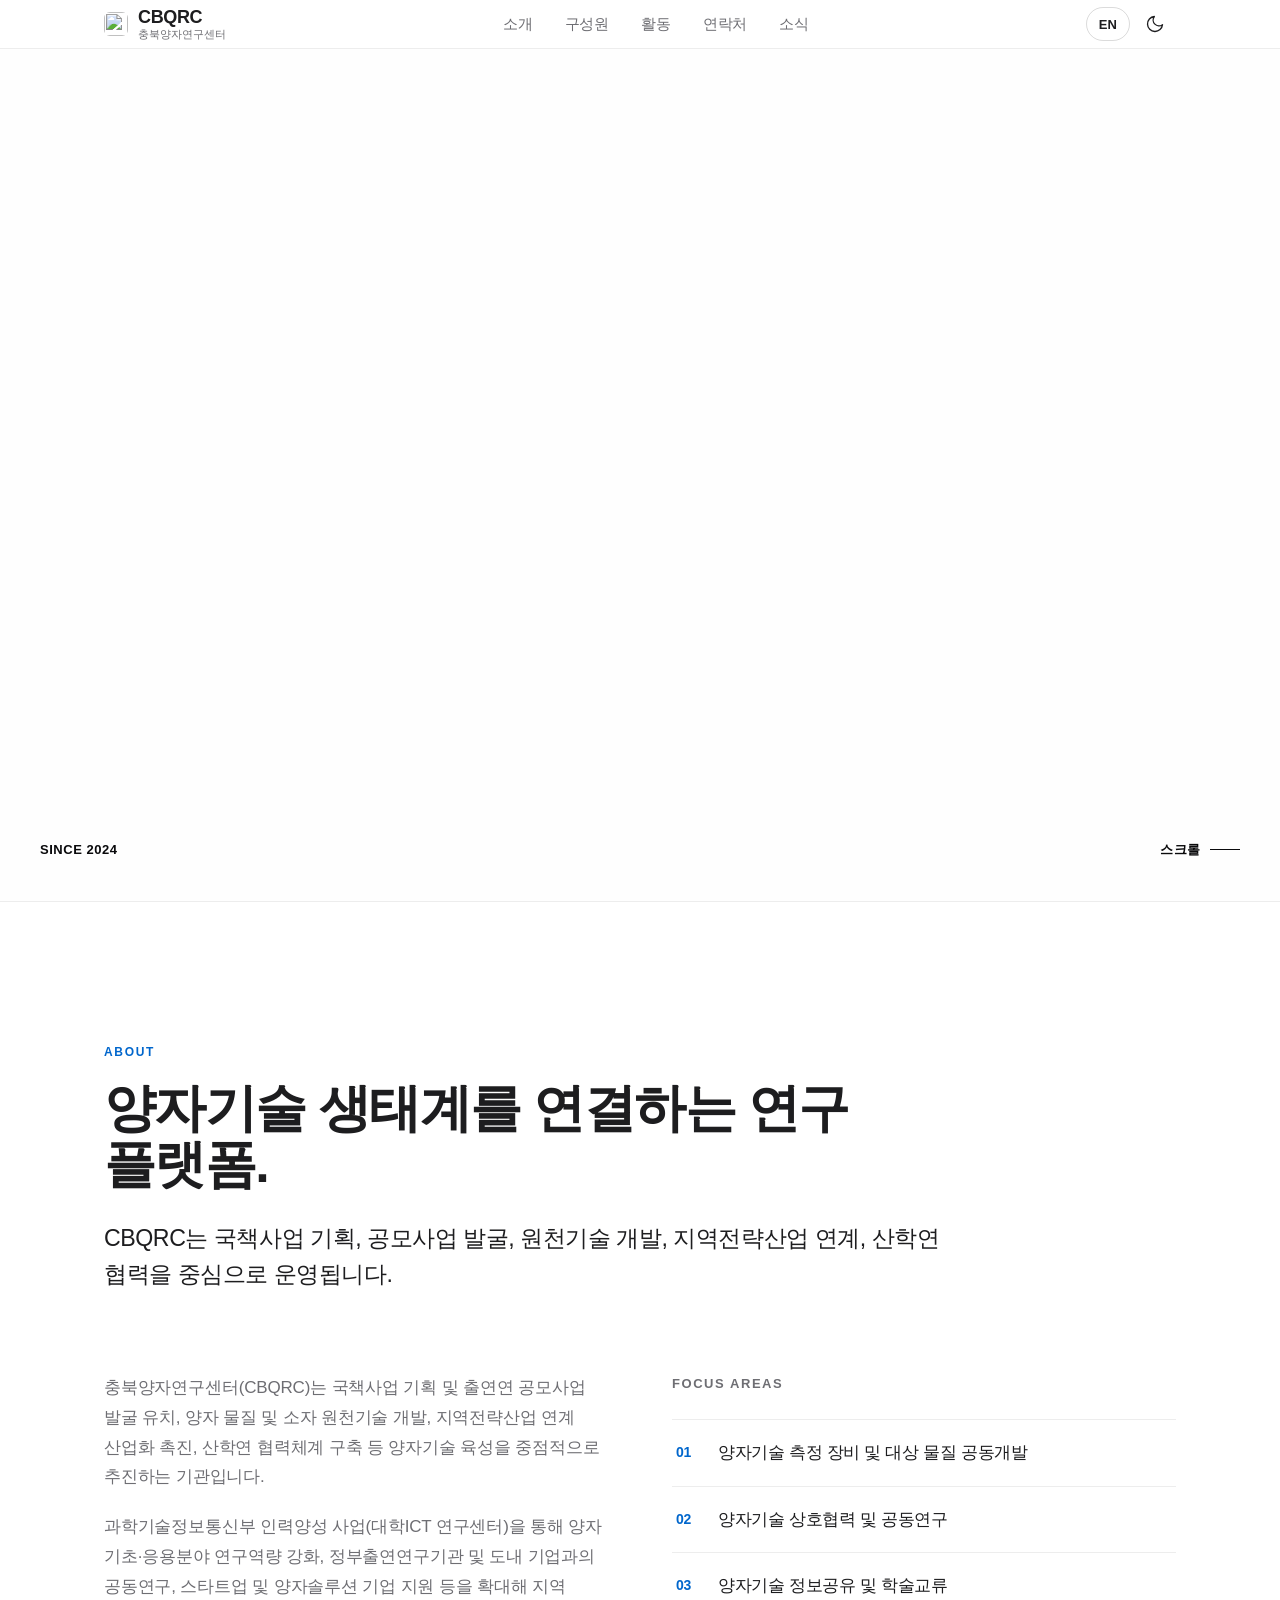
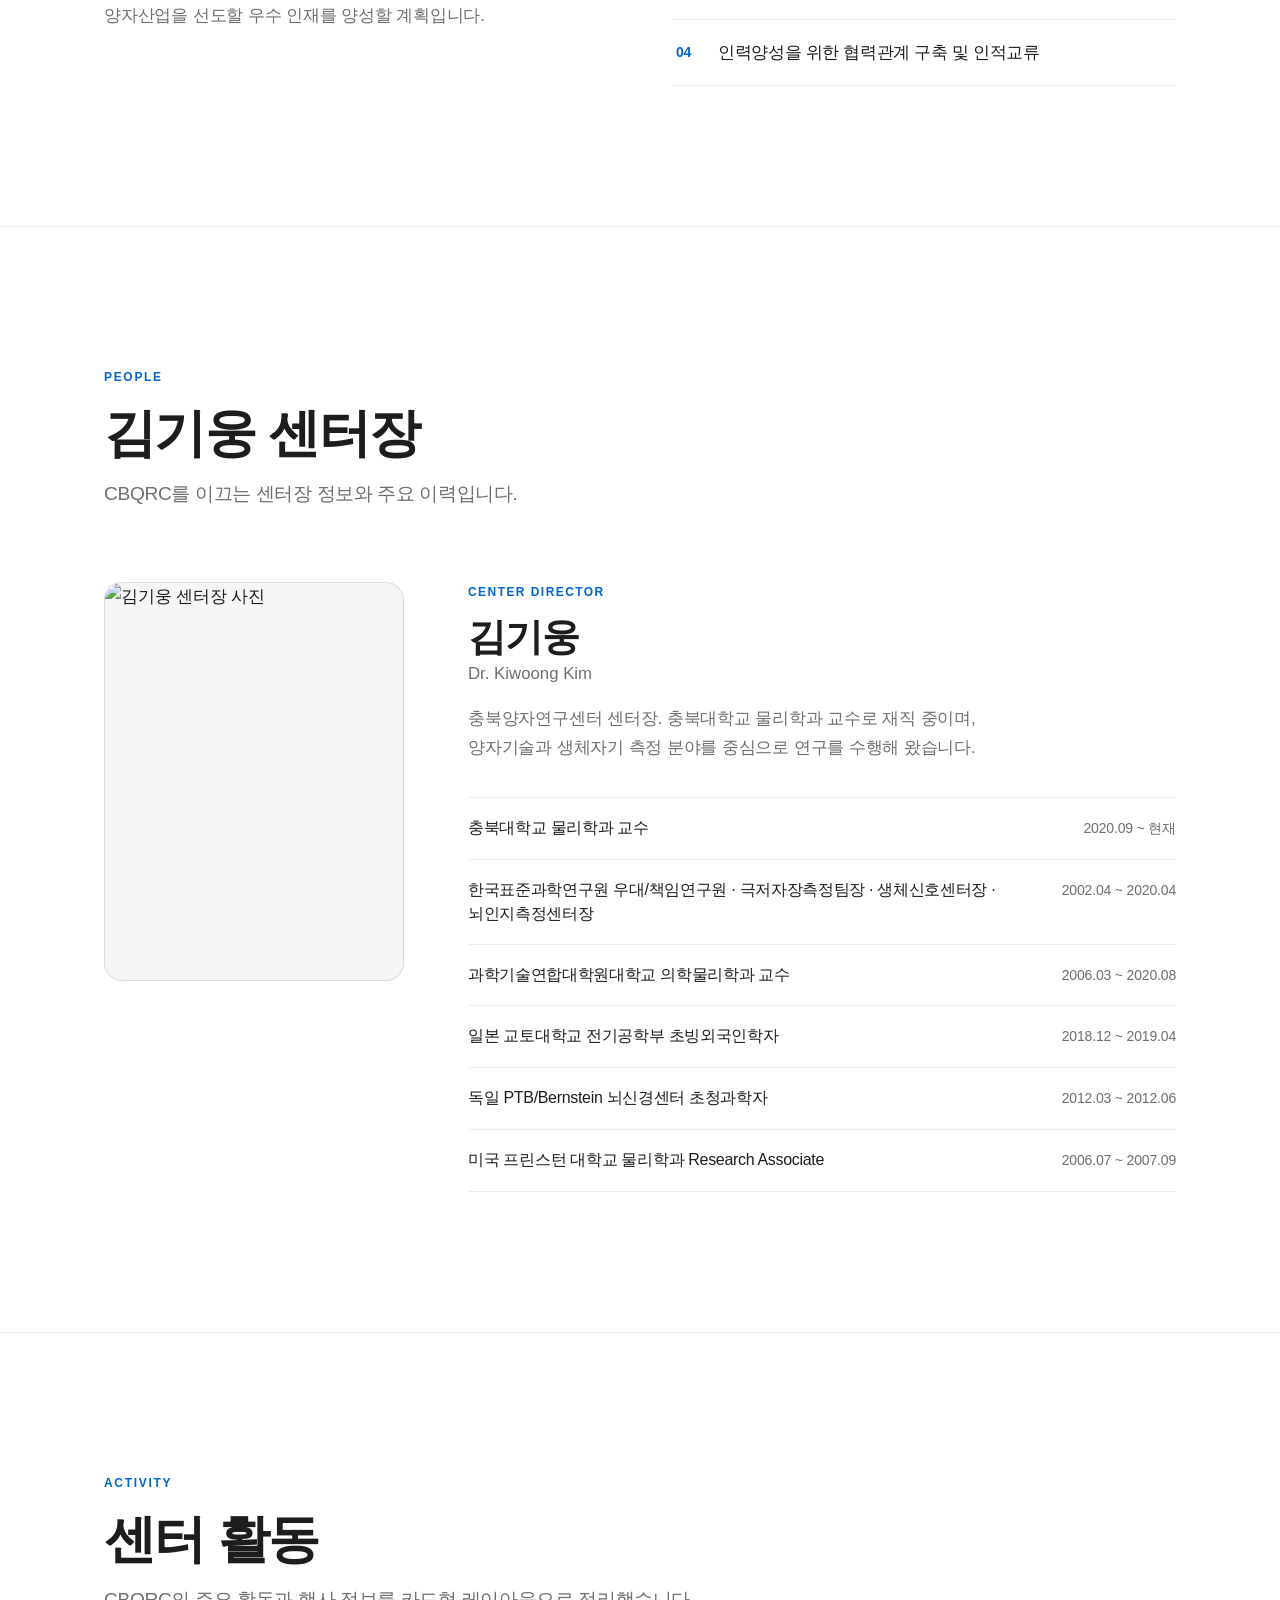
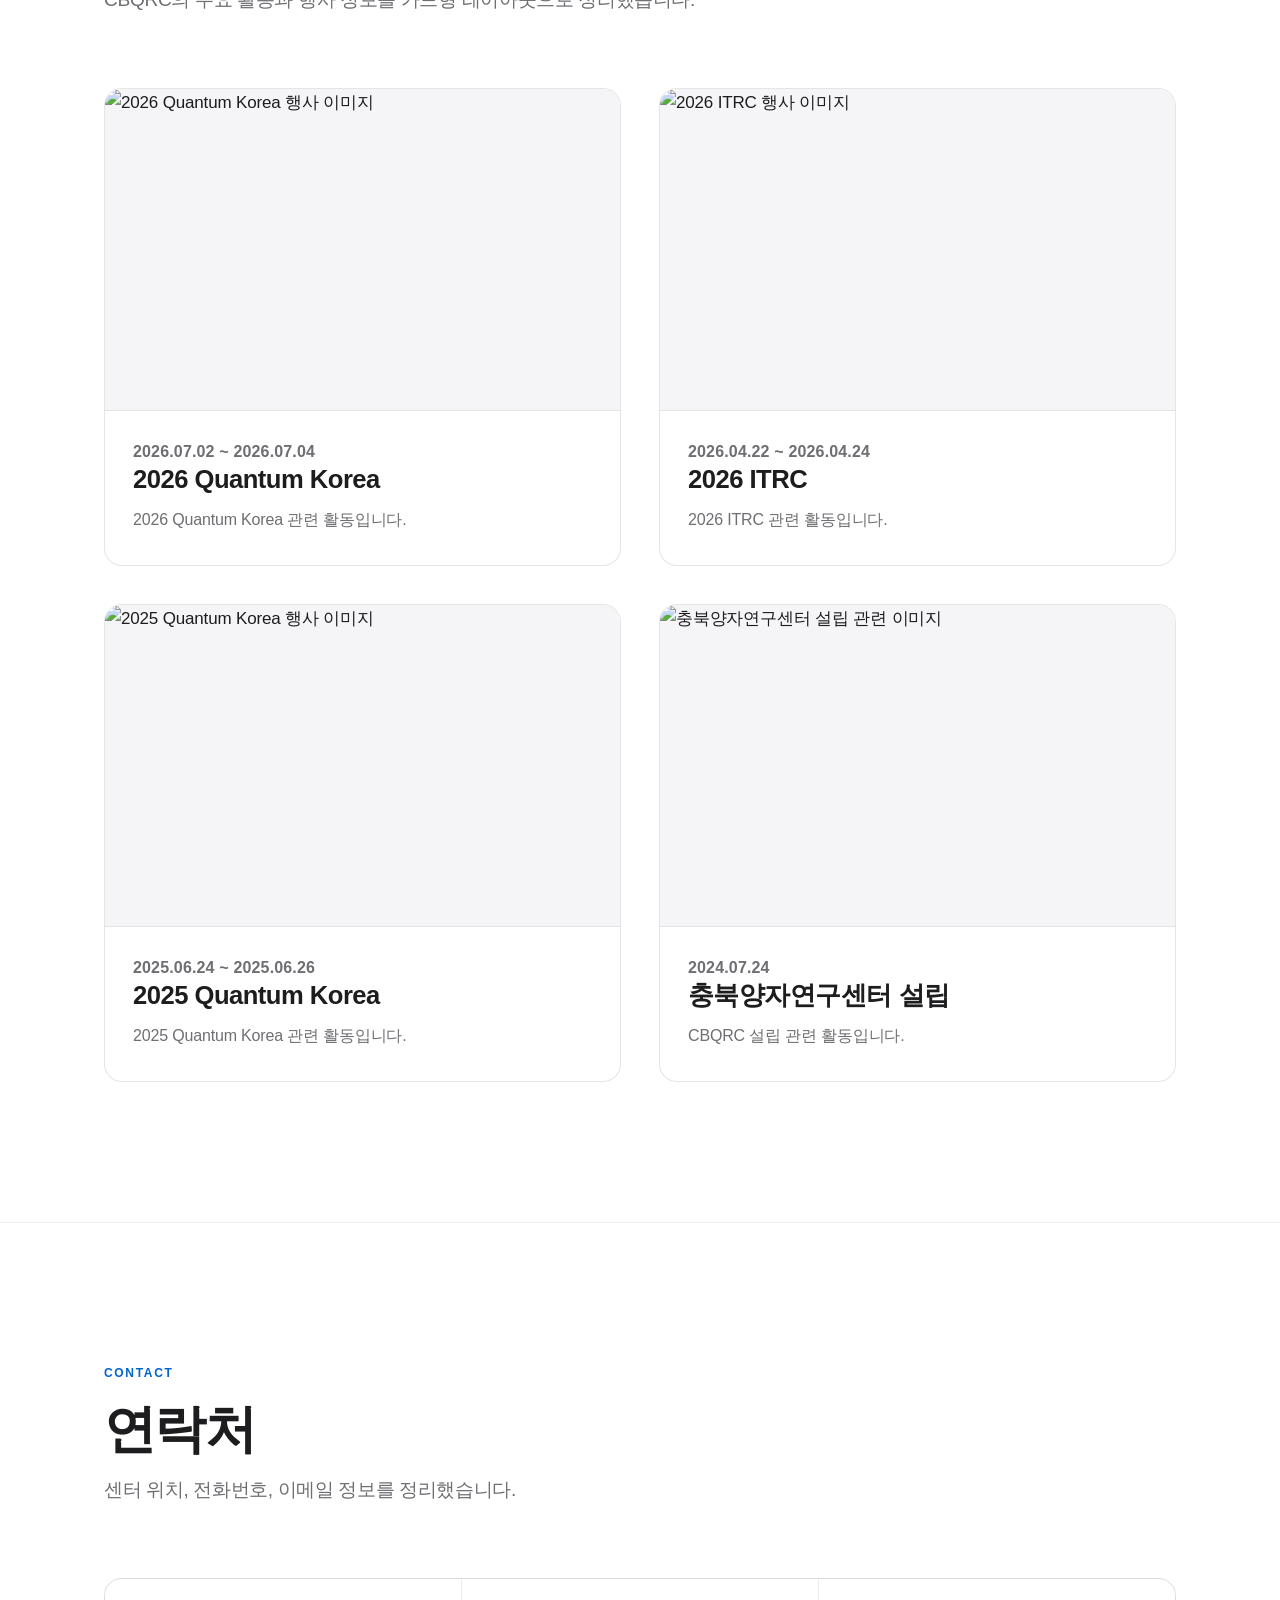
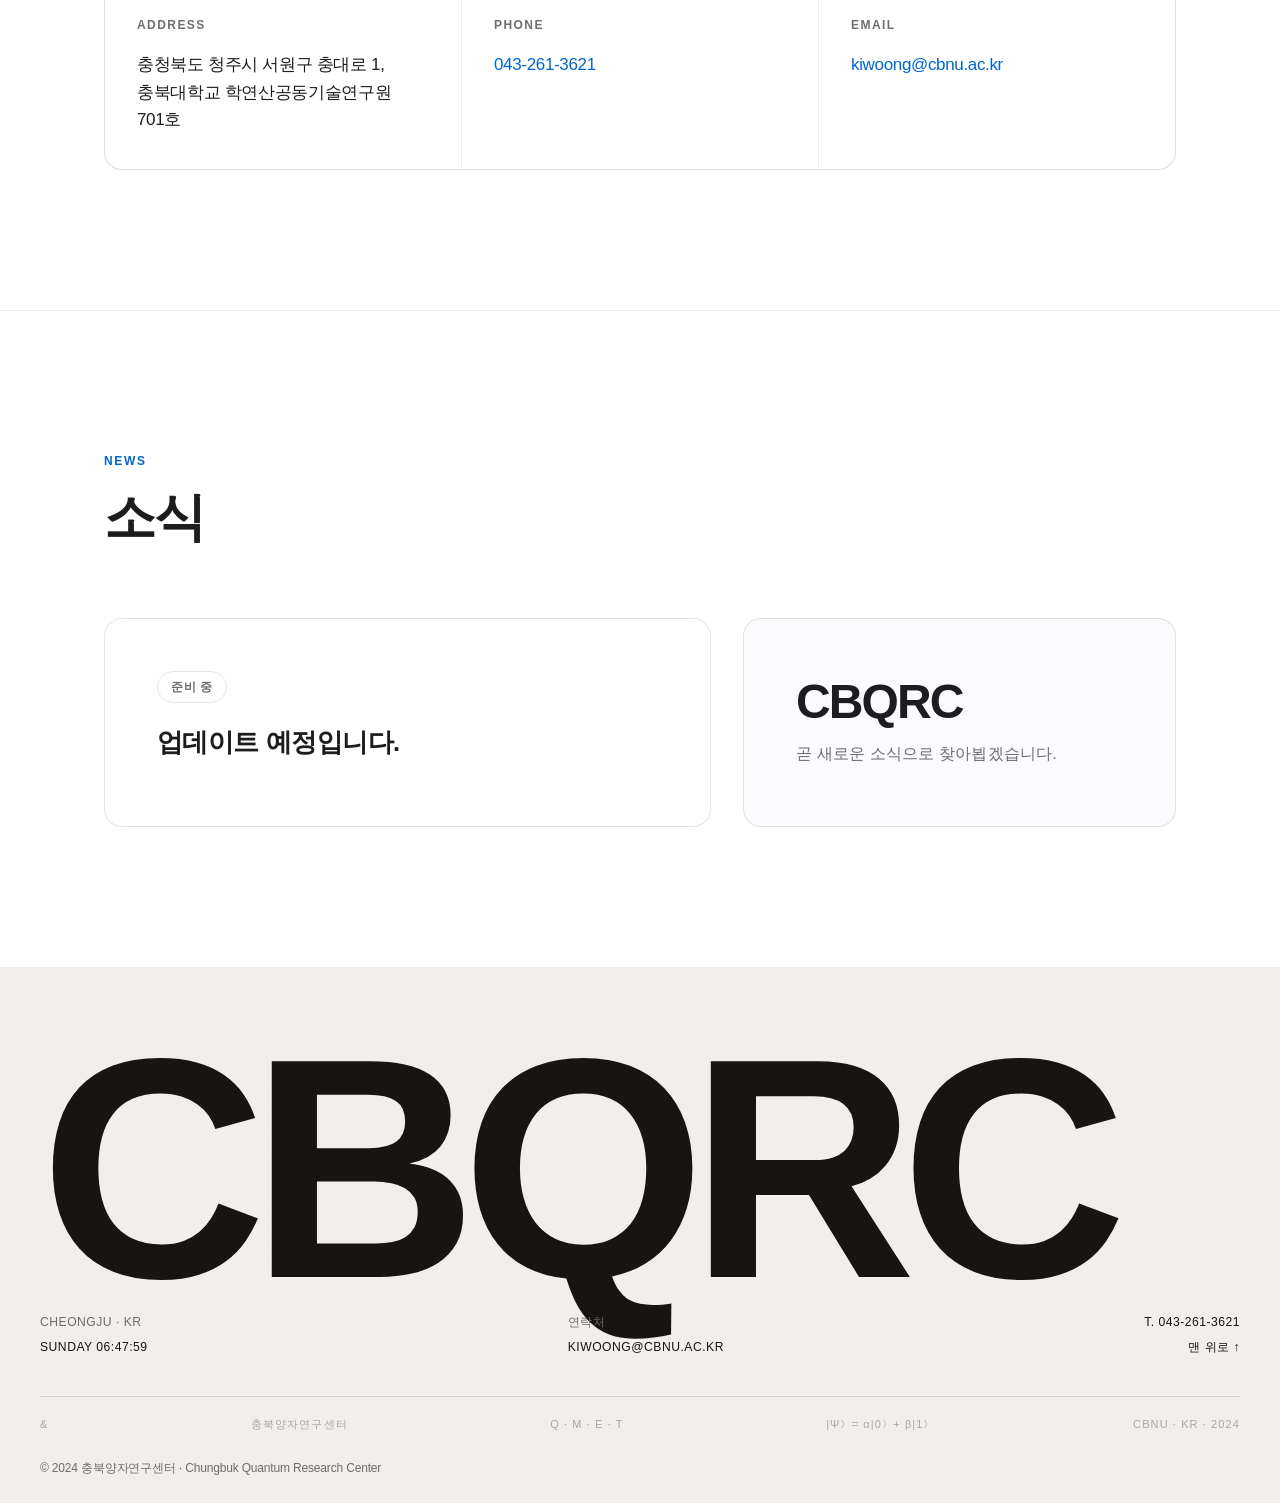
==== index.html @ ff975d17 "Add files via upload" ====
<!doctype html>
<html lang="ko">
<head>
<meta charset="utf-8">
<meta name="viewport" content="width=device-width, initial-scale=1, viewport-fit=cover">
<script>(function(){try{var k=localStorage.getItem('cbqrc-theme');var d=k?k==='dark':(window.matchMedia&&window.matchMedia('(prefers-color-scheme: dark)').matches);if(d)document.documentElement.setAttribute('data-theme','dark');}catch(e){}})();</script>
<meta name="description" content="충북양자연구센터 CBQRC 공식 홈페이지" data-i18n-content="meta.description">
<title data-i18n="meta.title">CBQRC | 충북양자연구센터</title>
<link rel="stylesheet" as="style" crossorigin href="https://cdn.jsdelivr.net/gh/orioncactus/pretendard@v1.3.9/dist/web/static/pretendard.css">
<script type="importmap">
{ "imports": { "three": "https://cdn.jsdelivr.net/npm/three@0.161.0/build/three.module.js" } }
</script>
<style>
  :root{
    --bg:#ffffff;
    --bg-soft:#fbfbfd;
    --bg-soft-2:#f5f5f7;
    --ink:#1d1d1f;
    --muted:#6e6e73;
    --line:rgba(0,0,0,0.10);
    --line-soft:rgba(0,0,0,0.07);
    --line-strong:rgba(0,0,0,0.14);
    --accent:#0066cc;
    --accent-hover:#0077ed;
    --radius-card:18px;
    --radius-btn:980px;
    --container:1120px;
    --nav-h:48px;
    --shadow:0 1px 2px rgba(0,0,0,0.04), 0 12px 40px rgba(0,0,0,0.05);
    --ease:cubic-bezier(0.22,0.61,0.36,1);
  }

  *,*::before,*::after{box-sizing:border-box;}

  html{
    -webkit-text-size-adjust:100%;
    scroll-behavior:smooth;
    scroll-padding-top:calc(var(--nav-h) + 16px);
  }

  body{
    margin:0;
    background:var(--bg);
    color:var(--ink);
    font-family:"Pretendard",-apple-system,BlinkMacSystemFont,"Segoe UI",sans-serif;
    font-size:17px;
    line-height:1.7;
    letter-spacing:-0.01em;
    -webkit-font-smoothing:antialiased;
    -moz-osx-font-smoothing:grayscale;
    text-rendering:optimizeLegibility;
    word-break:keep-all;
  }

  a{color:inherit;text-decoration:none;}

  img{max-width:100%;display:block;}

  h1,h2,h3{margin:0;}

  p{margin:0;}

  ::selection{background:rgba(0,102,204,0.14);}

  /* ---------- Skip link ---------- */
  .skip-link{
    position:fixed;
    top:8px;
    left:50%;
    transform:translateX(-50%) translateY(-160%);
    z-index:200;
    background:var(--ink);
    color:#fff;
    padding:10px 18px;
    border-radius:10px;
    font-size:14px;
    font-weight:600;
    transition:transform .2s var(--ease);
  }
  .skip-link:focus{transform:translateX(-50%) translateY(0);}

  /* ---------- Container ---------- */
  .container{
    width:100%;
    max-width:var(--container);
    margin-inline:auto;
    padding-inline:24px;
  }

  /* ---------- Focus visibility ---------- */
  a:focus-visible,
  button:focus-visible{
    outline:2px solid var(--accent);
    outline-offset:3px;
    border-radius:6px;
  }

  /* ---------- Nav ---------- */
  .nav{
    position:sticky;
    top:0;
    z-index:100;
    background:rgba(255,255,255,0.72);
    -webkit-backdrop-filter:saturate(180%) blur(18px);
    backdrop-filter:saturate(180%) blur(18px);
    border-bottom:1px solid var(--line-soft);
  }
  .nav__inner{
    height:var(--nav-h);
    display:flex;
    align-items:center;
    justify-content:space-between;
    gap:20px;
  }
  .nav__brand{
    display:inline-flex;
    align-items:center;
    gap:10px;
    font-size:18px;
    font-weight:700;
    letter-spacing:-0.02em;
    color:var(--ink);
  }
  .nav__brand img{
    width:24px;
    height:24px;
    border-radius:6px;
    object-fit:cover;
  }
  .nav__brand-name{line-height:1.1;}
  .nav__brand-name small{
    display:block;
    font-size:11px;
    font-weight:500;
    color:var(--muted);
    letter-spacing:0;
    margin-top:1px;
  }
  .nav__links{
    display:flex;
    align-items:center;
    gap:4px;
    list-style:none;
    margin:0;
    padding:0;
  }
  .nav__links a{
    position:relative;
    display:inline-block;
    padding:7px 14px;
    font-size:14.5px;
    font-weight:500;
    color:var(--muted);
    border-radius:8px;
    transition:color .2s var(--ease), background-color .2s var(--ease);
  }
  .nav__links a:hover{color:var(--ink);}
  .nav__links a[aria-current="true"]{
    color:var(--ink);
    font-weight:600;
  }
  .nav__links a[aria-current="true"]::after{
    content:"";
    position:absolute;
    left:14px;
    right:14px;
    bottom:1px;
    height:1.5px;
    background:var(--ink);
    border-radius:2px;
  }
  .nav__toggle{
    display:none;
    width:42px;
    height:42px;
    align-items:center;
    justify-content:center;
    background:transparent;
    border:0;
    border-radius:10px;
    cursor:pointer;
    color:var(--ink);
  }
  .nav__toggle svg{display:block;width:22px;height:22px;}
  .nav__toggle .icon-close{display:none;}
  .nav__toggle[aria-expanded="true"] .icon-open{display:none;}
  .nav__toggle[aria-expanded="true"] .icon-close{display:block;}

  /* ---------- Sections ---------- */
  main{display:block;}

  section{
    padding-block:clamp(72px,11vw,140px);
    border-top:1px solid var(--line-soft);
  }
  section:first-of-type{border-top:0;}

  .kicker{
    display:block;
    font-size:12px;
    font-weight:600;
    letter-spacing:0.14em;
    text-transform:uppercase;
    color:var(--accent);
    margin:0 0 18px;
  }

  h2{
    font-size:clamp(2rem,5vw,3.25rem);
    line-height:1.08;
    letter-spacing:-0.03em;
    font-weight:700;
  }

  h3{
    font-size:clamp(1.3rem,2.6vw,1.6rem);
    line-height:1.2;
    letter-spacing:-0.02em;
    font-weight:700;
  }

  .lead{
    font-size:clamp(1.15rem,2.2vw,1.45rem);
    line-height:1.55;
    letter-spacing:-0.02em;
    color:var(--ink);
    font-weight:500;
  }

  .body-text{
    color:var(--muted);
    font-size:17px;
    line-height:1.75;
  }

  /* ---------- Buttons ---------- */
  .btn{
    display:inline-flex;
    align-items:center;
    justify-content:center;
    gap:8px;
    padding:13px 26px;
    font-size:16px;
    font-weight:600;
    letter-spacing:-0.01em;
    border-radius:var(--radius-btn);
    border:1px solid transparent;
    cursor:pointer;
    transition:background-color .2s var(--ease), color .2s var(--ease), border-color .2s var(--ease), transform .15s var(--ease);
  }
  .btn:active{transform:scale(0.98);}
  .btn--primary{
    background:var(--accent);
    color:#fff;
  }
  .btn--primary:hover{background:var(--accent-hover);}
  .btn--ghost{
    background:transparent;
    color:var(--accent);
    border-color:var(--line-strong);
  }
  .btn--ghost:hover{
    border-color:var(--accent);
    background:rgba(0,102,204,0.04);
  }

  /* ---------- Hero (atuin-style 3D ribbon) ---------- */
  .hero{
    position:relative;
    width:100%;
    height:calc(100svh - var(--nav-h, 48px));
    min-height:600px;
    overflow:hidden;
    border-top:0;
    background:#fefefe;
    isolation:isolate;
    cursor:grab;
  }
  .hero.is-grabbing{ cursor:grabbing; }
  [data-theme="dark"] .hero{ background:#0a0c12; }

  .hero__canvas{
    position:absolute; inset:0; z-index:2;
    width:100%; height:100%; display:block;
    pointer-events:none;
  }

  .hero__copy{
    position:absolute; z-index:1;
    left:clamp(24px, 6vw, 96px);
    top:50%;
    transform:translateY(calc(-50% + var(--pY, 0px)));
    max-width:calc(100% - 40px);
    pointer-events:none;
    opacity:0;
  }
  .hero__title{
    margin:0;
    font-weight:450;
    font-size:clamp(72px, 8.2vw, 132px);
    line-height:0.95;
    letter-spacing:-0.05em;
    color:#0a0a0c;
    white-space:nowrap;
  }
  [data-theme="dark"] .hero__title{ color:#f3f5f8; }
  .hero__line{ display:block; }
  .hero__line--2{ margin-left:0.92em; }
  .hero__pill{ display:inline-block; }

  .hero__since,.hero__scrolldown{
    position:absolute; z-index:3; bottom:clamp(20px,3.4vw,40px);
    font-size:clamp(13px,1vw,16px); letter-spacing:0.04em; text-transform:uppercase; font-weight:600;
    color:#0a0a0c; text-decoration:none;
  }
  [data-theme="dark"] .hero__since,[data-theme="dark"] .hero__scrolldown{ color:#e7ebf2; }
  .hero__since{ left:clamp(20px,4vw,40px); }
  .hero__scrolldown{ right:clamp(20px,4vw,40px); display:inline-flex; align-items:center; gap:9px; transition:opacity .2s ease; }
  .hero__scrolldown:hover{ opacity:0.6; }
  .hero__scrolldown::after{ content:""; width:30px; height:1px; background:currentColor; display:inline-block; }
  .hero__sr{position:absolute;width:1px;height:1px;padding:0;margin:-1px;overflow:hidden;clip:rect(0 0 0 0);clip-path:inset(50%);white-space:nowrap;border:0;}

  /* CSS fallback when WebGL is unavailable: a static blue blob so the hero isn't empty */
  .hero--nogl .hero__canvas{ display:none; }
  .hero--nogl .hero__copy{ opacity:1; }
  .hero--nogl::before{
    content:""; position:absolute; z-index:2; top:-12%; right:-8%; width:66%; height:124%;
    background:linear-gradient(160deg, #126bff, #0743a8 68%, #002e76);
    border-radius:46% 46% 44% 44% / 60% 60% 40% 40%;
    transform:rotate(8deg); opacity:0.95; pointer-events:none;
  }

  @media (max-width:760px){
    .hero__title{ white-space:normal; font-size:clamp(40px,12vw,72px); }
    .hero__line--2{ margin-left:0; }
    .hero__copy{ left:20px; max-width:calc(100% - 36px); }
    .hero__since,.hero__scrolldown{ font-size:12px; }
    .hero__scrolldown::after{ width:18px; }
  }
  @media (prefers-reduced-motion:reduce){
    .hero__scrolldown{ transition:none; }
  }

  /* ---------- About ---------- */
  .about__head{
    max-width:840px;
  }
  .about__head .lead{
    margin-top:28px;
  }
  .about__grid{
    display:grid;
    grid-template-columns:1fr 1fr;
    gap:clamp(32px,5vw,72px);
    margin-top:clamp(48px,7vw,80px);
    align-items:start;
  }
  .about__body p{margin:0 0 20px;}
  .about__body p:last-child{margin-bottom:0;}
  .focus__label{
    display:block;
    font-size:13px;
    font-weight:600;
    letter-spacing:0.12em;
    text-transform:uppercase;
    color:var(--muted);
    margin:0 0 24px;
  }
  .focus-list{
    list-style:none;
    margin:0;
    padding:0;
    display:flex;
    flex-direction:column;
  }
  .focus-list li{
    display:flex;
    align-items:flex-start;
    gap:18px;
    padding:20px 4px;
    border-top:1px solid var(--line-soft);
    font-size:17px;
    font-weight:500;
    line-height:1.5;
    letter-spacing:-0.02em;
  }
  .focus-list li:last-child{border-bottom:1px solid var(--line-soft);}
  .focus-list__num{
    flex:0 0 auto;
    font-size:14px;
    font-weight:600;
    color:var(--accent);
    font-variant-numeric:tabular-nums;
    padding-top:2px;
    min-width:24px;
  }

  /* ---------- People ---------- */
  .section-head{max-width:760px;}
  .section-head h2{margin-bottom:18px;}
  .section-head .subhead{
    color:var(--muted);
    font-size:clamp(1.05rem,1.8vw,1.2rem);
    line-height:1.6;
    letter-spacing:-0.02em;
    margin:0;
  }
  .people__card{
    display:grid;
    grid-template-columns:300px 1fr;
    gap:clamp(32px,5vw,64px);
    margin-top:clamp(48px,7vw,72px);
    align-items:start;
  }
  .people__photo{
    margin:0;
    border-radius:var(--radius-card);
    overflow:hidden;
    border:1px solid var(--line);
    background:var(--bg-soft-2);
  }
  .people__photo img{
    width:100%;
    aspect-ratio:3/4;
    object-fit:cover;
  }
  .people__role{
    font-size:12px;
    font-weight:600;
    letter-spacing:0.12em;
    text-transform:uppercase;
    color:var(--accent);
    margin:0 0 14px;
  }
  .people__name{
    font-size:clamp(1.8rem,3.5vw,2.4rem);
    font-weight:700;
    letter-spacing:-0.03em;
    line-height:1.1;
  }
  .people__name-en{
    display:block;
    margin-top:6px;
    font-size:1.05rem;
    font-weight:500;
    color:var(--muted);
    letter-spacing:0;
  }
  .people__desc{
    margin:22px 0 0;
    color:var(--muted);
    font-size:17px;
    line-height:1.7;
    max-width:560px;
  }
  .career{
    margin:34px 0 0;
    padding:0;
  }
  .career__row{
    display:grid;
    grid-template-columns:1fr auto;
    gap:12px 24px;
    align-items:baseline;
    padding:18px 0;
    border-top:1px solid var(--line-soft);
  }
  .career__row:last-child{border-bottom:1px solid var(--line-soft);}
  .career__title{
    margin:0;
    font-size:16px;
    font-weight:500;
    line-height:1.5;
    letter-spacing:-0.02em;
  }
  .career__period{
    margin:0;
    font-size:14px;
    color:var(--muted);
    font-variant-numeric:tabular-nums;
    white-space:nowrap;
  }

  /* ---------- Activity ---------- */
  .activity__grid{
    display:grid;
    grid-template-columns:repeat(2, 1fr);
    gap:clamp(24px,3vw,40px);
    margin-top:clamp(48px,7vw,72px);
  }
  .card{
    border:1px solid var(--line);
    border-radius:var(--radius-card);
    background:#fff;
    overflow:hidden;
    transition:transform .35s var(--ease), box-shadow .35s var(--ease), border-color .35s var(--ease);
  }
  .card:hover{
    transform:translateY(-4px);
    box-shadow:var(--shadow);
    border-color:var(--line-strong);
  }
  .card__media{
    aspect-ratio:16/10;
    overflow:hidden;
    background:var(--bg-soft-2);
    border-bottom:1px solid var(--line-soft);
  }
  .card__media img{
    width:100%;
    height:100%;
    object-fit:cover;
    transition:transform .5s var(--ease);
  }
  .card:hover .card__media img{transform:scale(1.03);}
  .card__body{padding:28px 28px 32px;}
  .card__date{
    font-size:13.5px;
    font-weight:600;
    color:var(--accent);
    font-variant-numeric:tabular-nums;
    margin:0 0 12px;
    letter-spacing:0.01em;
  }
  .card__body h3{margin:0 0 12px;}
  .card__body p{
    margin:0;
    color:var(--muted);
    font-size:16px;
    line-height:1.6;
  }

  /* ---------- Contact ---------- */
  .contact__grid{
    display:grid;
    grid-template-columns:repeat(3,1fr);
    gap:1px;
    margin-top:clamp(48px,7vw,72px);
    background:var(--line-soft);
    border:1px solid var(--line-soft);
    border-radius:var(--radius-card);
    overflow:hidden;
  }
  .contact__item{
    background:#fff;
    padding:36px 32px;
  }
  .contact__label{
    font-size:12px;
    font-weight:600;
    letter-spacing:0.12em;
    text-transform:uppercase;
    color:var(--muted);
    margin:0 0 16px;
  }
  .contact__value{
    font-size:17px;
    line-height:1.6;
    letter-spacing:-0.02em;
    margin:0;
    font-weight:500;
  }
  .contact__value a{
    color:var(--accent);
    transition:color .2s var(--ease);
  }
  .contact__value a:hover{color:var(--accent-hover);}

  /* ---------- News ---------- */
  .news{
    display:grid;
    grid-template-columns:1.4fr 1fr;
    gap:clamp(24px,3vw,32px);
    margin-top:clamp(48px,7vw,72px);
    align-items:stretch;
  }
  .news__card{
    padding:clamp(36px,5vw,52px);
    border:1px solid var(--line);
    border-radius:var(--radius-card);
    background:#fff;
  }
  .news__tag{
    display:inline-block;
    font-size:12px;
    font-weight:600;
    letter-spacing:0.05em;
    color:var(--muted);
    padding:5px 13px;
    border:1px solid var(--line);
    border-radius:var(--radius-btn);
    margin:0 0 24px;
  }
  .news__card h3{margin:0 0 16px;max-width:600px;}
  .news__card p{
    margin:0;
    color:var(--muted);
    font-size:17px;
    line-height:1.7;
    max-width:640px;
  }
  .news__accent{
    padding:clamp(36px,5vw,52px);
    border:1px solid var(--line);
    border-radius:var(--radius-card);
    background:var(--bg-soft);
    display:flex;
    flex-direction:column;
    justify-content:center;
  }
  .news__accent-brand{
    font-size:clamp(2.2rem,5vw,3rem);
    font-weight:800;
    letter-spacing:-0.04em;
    color:var(--ink);
    line-height:1;
  }
  .news__accent-text{
    margin-top:14px;
    font-size:16px;
    color:var(--muted);
    letter-spacing:0.01em;
  }

  /* ---------- Footer (aino-style giant wordmark) ---------- */
  .footer{
    --f-bg:#f1efe9; --f-ink:#16150f; --f-mut:#6e6c62; --f-faint:#aaa89c; --f-line:rgba(22,21,15,0.14);
    border-top:0;
    background:var(--f-bg);
    color:var(--f-ink);
    overflow:hidden;
    padding:clamp(48px,6vw,96px) clamp(20px,4vw,40px) 0;
  }
  [data-theme="dark"] .footer{
    --f-bg:#0b0d12; --f-ink:#f1efe8; --f-mut:#8b90a0; --f-faint:#555a66; --f-line:rgba(241,239,232,0.12);
  }
  .footer__mark{
    font-weight:800;
    font-size:clamp(3.4rem, 24.5vw, 23rem);
    line-height:0.8;
    letter-spacing:-0.05em;
    color:var(--f-ink);
    white-space:nowrap;
  }
  .footer__cols{
    display:flex; justify-content:space-between; flex-wrap:wrap; gap:18px 24px;
    margin-top:clamp(12px,1.4vw,22px);
    font-size:clamp(11px,0.95vw,13px); font-weight:500; letter-spacing:0.04em; text-transform:uppercase;
  }
  .footer__col{ display:flex; flex-direction:column; gap:4px; }
  .footer__col--end{ text-align:right; align-items:flex-end; }
  .footer__k{ color:var(--f-mut); }
  .footer__v,.footer__clock{ color:var(--f-ink); text-decoration:none; font-variant-numeric:tabular-nums; }
  .footer__v{ transition:opacity .2s var(--ease); }
  .footer__v:hover{ opacity:0.55; }
  .footer__strip{
    display:flex; justify-content:space-between; gap:14px;
    margin-top:clamp(22px,3vw,40px); padding:clamp(12px,1.4vw,18px) 0 clamp(16px,2vw,24px);
    border-top:1px solid var(--f-line);
    font-size:11px; font-weight:500; letter-spacing:0.1em;
    color:var(--f-faint); white-space:nowrap; overflow:hidden;
  }
  .footer__strip span{ flex:0 0 auto; }
  .footer__legal{ margin:0; padding:0 0 clamp(20px,2vw,30px); font-size:12px; color:var(--f-mut); }
  @media (max-width:760px){
    .footer__col--end{ text-align:left; align-items:flex-start; }
    .footer__strip{ font-size:10px; letter-spacing:0.04em; }
    .footer__strip span:nth-child(2),.footer__strip span:nth-child(4){ display:none; }
  }

  /* ---------- Reveal animation ---------- */
  .reveal{
    opacity:0;
    transform:translateY(14px);
    transition:opacity .7s var(--ease), transform .7s var(--ease);
    will-change:opacity,transform;
  }
  .reveal.is-visible{
    opacity:1;
    transform:none;
  }

  /* ---------- Mobile ---------- */
  @media (max-width:860px){
    .nav__toggle{display:inline-flex;}
    .nav__links{
      position:fixed;
      top:var(--nav-h);
      left:0;
      right:0;
      flex-direction:column;
      align-items:stretch;
      gap:2px;
      padding:14px 18px 26px;
      background:rgba(255,255,255,0.96);
      -webkit-backdrop-filter:saturate(180%) blur(18px);
      backdrop-filter:saturate(180%) blur(18px);
      border-bottom:1px solid var(--line);
      transform:translateY(-12px);
      opacity:0;
      pointer-events:none;
      transition:opacity .28s var(--ease), transform .28s var(--ease);
    }
    .nav.is-open .nav__links{
      opacity:1;
      transform:translateY(0);
      pointer-events:auto;
    }
    .nav__links a{
      padding:13px 12px;
      font-size:16px;
      border-radius:10px;
    }
    .nav__links a:hover,
    .nav__links a[aria-current="true"]{
      background:var(--bg-soft-2);
    }
    .nav__links a[aria-current="true"]::after{display:none;}
  }

  @media (max-width:780px){
    .about__grid{grid-template-columns:1fr;}
    .people__card{grid-template-columns:1fr;}
    .people__photo{max-width:300px;}
    .activity__grid{grid-template-columns:1fr;}
    .contact__grid{grid-template-columns:1fr;}
    .news{grid-template-columns:1fr;}
  }

  @media (max-width:520px){
    body{font-size:16px;}
    .container{padding-inline:20px;}
    .hero__cta{flex-direction:column;align-items:stretch;}
    .hero__cta .btn{width:100%;}
    .career__row{grid-template-columns:1fr;gap:4px;}
    .career__period{white-space:normal;}
    .contact__item{padding:28px 24px;}
    .news__card,.news__accent{padding:32px 26px;}
  }

  /* ---------- Reduced motion ---------- */
  @media (prefers-reduced-motion:reduce){
    html{scroll-behavior:auto;}
    .reveal{opacity:1;transform:none;transition:none;}
    .card,.card__media img,.btn,.nav__links,.nav__toggle,
    .nav__links a,.skip-link{
      transition:none !important;
    }
    .card:hover{transform:none;}
    .card:hover .card__media img{transform:none;}
  }

  /* ============================================================
     DARK MODE
     Activated by <html data-theme="dark">. Remaps the EXISTING
     :root custom properties to an Apple-style dark palette, then
     patches the handful of components that hardcode #fff / light
     gradients / light rgba() values rather than using a var().
     Light mode is untouched, so it remains identical to today.
     ============================================================ */

  [data-theme="dark"]{
    /* Surfaces: near-black base, slightly lifted cards */
    --bg:#000000;
    --bg-soft:#0b0b0d;
    --bg-soft-2:#161617;
    /* Text */
    --ink:#f5f5f7;
    --muted:#a1a1a6;
    /* Hairlines: light, low-alpha on dark */
    --line:rgba(255,255,255,0.12);
    --line-soft:rgba(255,255,255,0.08);
    --line-strong:rgba(255,255,255,0.20);
    /* Accent: brighter blue for AA contrast on near-black */
    --accent:#2997ff;
    --accent-hover:#4aa8ff;
    /* Minimal shadow; deeper on dark so cards still read as raised */
    --shadow:0 1px 2px rgba(0,0,0,0.5), 0 12px 40px rgba(0,0,0,0.55);
  }

  /* ---- Selection ---- */
  [data-theme="dark"] ::selection{background:rgba(41,151,255,0.30);}

  /* ---- Sticky nav: translucent dark instead of translucent white ---- */
  [data-theme="dark"] .nav{
    background:rgba(11,11,13,0.72);
  }

  /* ---- Primary button: dark text on bright accent (Apple dark style) ---- */
  [data-theme="dark"] .btn--primary{color:#000;}
  /* Ghost button hover wash uses the new accent hue */
  [data-theme="dark"] .btn--ghost:hover{background:rgba(41,151,255,0.12);}

  /* ---- Hero gradient: black -> soft ---- */
  [data-theme="dark"] .hero{
    background:linear-gradient(180deg,#000000 0%,#0b0b0d 100%);
  }

  /* ---- Hero visual panel gradient + inner mark ---- */
  [data-theme="dark"] .hero__visual{
    background:linear-gradient(180deg,#0b0b0d 0%,#161617 100%);
  }
  [data-theme="dark"] .hero__visual-mark{
    background:#1d1d1f;
  }

  /* ---- Surfaces that hardcode #fff in light mode ---- */
  [data-theme="dark"] .card,
  [data-theme="dark"] .contact__item,
  [data-theme="dark"] .news__card{
    background:var(--bg-soft);
  }

  /* ---- News accent panel: lift slightly above page bg ---- */
  [data-theme="dark"] .news__accent{
    background:var(--bg-soft-2);
  }

  /* ---- Skip link stays legible on its light pill in dark mode ---- */
  [data-theme="dark"] .skip-link{color:#000;}

  /* ---- Mobile nav drawer panel ---- */
  @media (max-width:860px){
    [data-theme="dark"] .nav__links{
      background:rgba(11,11,13,0.96);
    }
  }

  /* ============================================================
     THEME-CHANGE TRANSITION
     Smoothly cross-fade the core color properties when toggling.
     Scoped to the properties that change so layout/animation
     (reveal, hover transforms) are unaffected. Disabled fully
     under prefers-reduced-motion.
     ============================================================ */
  @media (prefers-reduced-motion:no-preference){
    body,
    .nav,
    .nav__links,
    .hero,
    .hero__visual,
    .hero__visual-mark,
    .card,
    .contact__item,
    .news__card,
    .news__accent,
    .footer,
    .people__photo,
    .news__tag,
    .btn{
      transition:
        background-color .4s var(--ease),
        border-color .4s var(--ease),
        color .4s var(--ease),
        box-shadow .4s var(--ease);
    }
    /* The theme toggle's icon swap */
    .theme-toggle svg{transition:opacity .25s var(--ease), transform .35s var(--ease);}
  }

  /* ============================================================
     THEME TOGGLE BUTTON
     Sits in the top bar next to the hamburger. Square 42x42 hit
     target (matches .nav__toggle) so it stays usable at 360px.
     Sun shown in dark mode (tap -> go light); moon shown in light
     mode (tap -> go dark).
     ============================================================ */
  .theme-toggle{
    display:inline-flex;
    align-items:center;
    justify-content:center;
    flex:0 0 auto;
    width:42px;
    height:42px;
    margin-left:2px;
    background:transparent;
    border:0;
    border-radius:10px;
    cursor:pointer;
    color:var(--ink);
    -webkit-tap-highlight-color:transparent;
    transition:background-color .2s var(--ease), color .2s var(--ease);
  }
  .theme-toggle:hover{background:var(--bg-soft-2);}
  .theme-toggle svg{display:block;width:20px;height:20px;}
  /* Default (light): show moon, hide sun */
  .theme-toggle .icon-sun{display:none;}
  .theme-toggle .icon-moon{display:block;}
  /* Dark: show sun, hide moon */
  [data-theme="dark"] .theme-toggle .icon-sun{display:block;}
  [data-theme="dark"] .theme-toggle .icon-moon{display:none;}

  /* Keep the actions group (toggle + hamburger) tidy on the right */
  .nav__actions{
    display:inline-flex;
    align-items:center;
    gap:2px;
  }

  /* ============================================================
     LANGUAGE TOGGLE BUTTON
     Sits in the top bar next to the theme toggle. Pill-shaped
     text button; auto width but min-height matches the 42px
     square controls so it lines up at all breakpoints / 360px.
     ============================================================ */
  .lang-toggle{
    display:inline-flex;
    align-items:center;
    justify-content:center;
    flex:0 0 auto;
    min-width:42px;
    height:34px;
    padding:0 12px;
    background:transparent;
    border:1px solid var(--line-strong);
    border-radius:var(--radius-btn);
    cursor:pointer;
    color:var(--ink);
    font-family:inherit;
    font-size:13px;
    font-weight:600;
    letter-spacing:0.01em;
    line-height:1;
    -webkit-tap-highlight-color:transparent;
    transition:background-color .2s var(--ease), color .2s var(--ease), border-color .2s var(--ease);
  }
  .lang-toggle:hover{
    background:var(--bg-soft-2);
    border-color:var(--accent);
    color:var(--accent);
  }

  @media (prefers-reduced-motion:reduce){
    .theme-toggle{transition:none !important;}
    .theme-toggle svg{transition:none !important;}
    .lang-toggle{transition:none !important;}
  }

  /* ============================================================
     TOP-BAR — small-screen condensing so brand + 3 controls fit
     at 360px without horizontal overflow.
     ============================================================ */
  @media (max-width:420px){
    .nav__inner{gap:10px;}
    .nav__brand{font-size:16px;gap:8px;}
    .nav__brand-name small{font-size:10px;}
    .theme-toggle{width:40px;height:40px;}
    .nav__toggle{width:40px;height:40px;}
    .lang-toggle{padding:0 9px;height:32px;font-size:12px;min-width:38px;}
  }
  @media (max-width:360px){
    .nav__brand-name small{display:none;}
  }

  /* =========================================================================
     CBQRC — Interaction / micro-animation layer
     Additive only. Append to the END of the existing <style> block so these
     rules win on equal specificity. Uses the existing --ease token and adds a
     couple of new easing tokens. Nothing here changes layout box sizes, so it
     cannot introduce horizontal overflow.
     ========================================================================= */

  :root{
    /* gentler "settle" curve for reveals; standard ease for swaps */
    --ease-out:cubic-bezier(0.16,1,0.3,1);
    --ease-soft:cubic-bezier(0.4,0,0.2,1);
    --reveal-rise:18px;
  }

  /* -------------------------------------------------------------------------
     1) HERO ENTRANCE (on load, not scroll-triggered)
     The hero .reveal items are taken over by .hero-anim: JS removes the
     IntersectionObserver from them and adds .hero-anim to the <section>.
     Each child starts hidden and animates in on a stagger via --i.
     ------------------------------------------------------------------------- */
  .hero.hero-anim .hero__eyebrow,
  .hero.hero-anim h1,
  .hero.hero-anim .hero__desc,
  .hero.hero-anim .hero__cta,
  .hero.hero-anim .hero__visual{
    opacity:0;
    transform:translateY(20px);
  }
  .hero.hero-anim.is-ready .hero__eyebrow,
  .hero.hero-anim.is-ready h1,
  .hero.hero-anim.is-ready .hero__desc,
  .hero.hero-anim.is-ready .hero__cta,
  .hero.hero-anim.is-ready .hero__visual{
    animation:heroIn .9s var(--ease-out) both;
    animation-delay:calc(var(--i, 0) * 110ms);
  }
  /* the hero visual is heavier — let it rise a touch more slowly + softer */
  .hero.hero-anim.is-ready .hero__visual{
    animation-duration:1.05s;
  }
  @keyframes heroIn{
    from{opacity:0;transform:translateY(20px);}
    to{opacity:1;transform:translateY(0);}
  }
  /* When hero-anim is active, neutralize the inherited .reveal transition on
     those same nodes so the two systems don't fight. */
  .hero.hero-anim .reveal{transition:none;}
  .hero.hero-anim .reveal.is-visible{opacity:0;transform:translateY(20px);} /* JS drives it */
  .hero.hero-anim.is-ready .reveal{opacity:1;transform:none;}

  /* -------------------------------------------------------------------------
     2) REFINED SCROLL-REVEAL
     Nicer easing + longer settle. Grouped children stagger via --i set by JS
     on the container (data-stagger). Items keep their own .reveal but inherit
     a per-item delay.
     ------------------------------------------------------------------------- */
  .reveal{
    transform:translateY(var(--reveal-rise));
    transition:opacity .8s var(--ease-out), transform .8s var(--ease-out);
  }
  /* staggered children: container marked [data-stagger], each child gets --i */
  [data-stagger] > .reveal,
  [data-stagger] > * > .reveal{
    transition-delay:calc(var(--i, 0) * 80ms);
  }

  /* -------------------------------------------------------------------------
     3) HOVER / ACTIVE MICRO-INTERACTIONS
     Calm: small translate / hairline tint shifts. Pointer-aware so touch
     devices never get stuck hover states.
     ------------------------------------------------------------------------- */

  /* nav links: subtle background bloom from the existing transition + a tiny
     underline grow on the active item already exists; add a hover lift of the
     label baseline-safe via background only (no transform to avoid blur). */
  @media (hover:hover) and (pointer:fine){
    .nav__links a{
      transition:color .2s var(--ease), background-color .2s var(--ease);
    }
    .nav__links a:hover{
      background-color:var(--bg-soft-2);
    }

    /* contact cells: hairline + faint tint lift on hover */
    .contact__item{
      transition:background-color .3s var(--ease);
    }
    .contact__item:hover{
      background:var(--bg-soft);
    }

    /* career rows + focus-list rows: nudge content right, accent the number */
    .career__row,
    .focus-list li{
      transition:transform .3s var(--ease-out), background-color .3s var(--ease);
    }
    .career__row:hover,
    .focus-list li:hover{
      transform:translateX(4px);
    }
    .focus-list__num{
      transition:color .3s var(--ease), transform .3s var(--ease-out);
    }
    .focus-list li:hover .focus-list__num{
      transform:translateX(2px);
    }

    /* buttons: lift slightly on hover (active scale already exists) */
    .btn{
      transition:background-color .2s var(--ease), color .2s var(--ease),
                 border-color .2s var(--ease), transform .18s var(--ease-out),
                 box-shadow .25s var(--ease);
    }
    .btn--primary:hover{
      transform:translateY(-1px);
      box-shadow:0 6px 18px rgba(0,102,204,0.20);
    }
    .btn--ghost:hover{
      transform:translateY(-1px);
    }
  }
  /* active feedback works on touch too (no hover dependency) */
  .btn:active{transform:scale(0.98);}
  .contact__value a:active{opacity:.7;}

  /* -------------------------------------------------------------------------
     4) HERO ORBITAL — slow continuous rotation
     Rotates only the orbital ellipses group; the center nucleus stays put.
     We rotate the whole SVG but counter-rotate is unnecessary since the mark
     is radially symmetric enough — a slow full spin reads as "calm orbit".
     ------------------------------------------------------------------------- */
  @media (prefers-reduced-motion:no-preference){
    .hero__visual-mark svg{
      animation:orbitSpin 48s linear infinite;
      transform-origin:50% 50%;
      transform-box:fill-box;
    }
    /* pause the spin when the tab/section isn't visible to save power:
       JS toggles .is-paused on the mark when offscreen. */
    .hero__visual-mark.is-paused svg{
      animation-play-state:paused;
    }
  }
  @keyframes orbitSpin{
    from{transform:rotate(0deg);}
    to{transform:rotate(360deg);}
  }

  /* -------------------------------------------------------------------------
     5) THEME / LANGUAGE CROSSFADE
     When JS sets data-swapping="theme" or "lang" on <html>, briefly fade the
     page content so the swap reads as a soft dissolve instead of a hard cut.
     Works regardless of whether the toggles currently exist — it's a no-op
     until something sets the attribute.
     ------------------------------------------------------------------------- */
  html[data-swapping]{
    /* mask the swap moment */
  }
  html[data-swapping] body{
    transition:opacity .26s var(--ease-soft);
  }
  html[data-swapping="out"] body{
    opacity:0;
  }
  /* Theme color tokens, if/when a [data-theme] toggle is added, will tween
     smoothly because we transition the few surfaces that read from vars. */
  body,
  .nav,
  .card,
  .contact__item,
  .hero,
  .hero__visual,
  .news__card,
  .news__accent{
    transition:background-color .4s var(--ease-soft),
               color .4s var(--ease-soft),
               border-color .4s var(--ease-soft);
  }

  /* -------------------------------------------------------------------------
     6) SCROLL-PROGRESS INDICATOR (thin, on-brand, top hairline)
     Fixed 2px bar under nothing — sits at the very top, above the nav blur.
     Width driven by --scroll-progress (0..1) set by JS via rAF.
     ------------------------------------------------------------------------- */
  .scroll-progress{
    position:fixed;
    top:0;
    left:0;
    height:2px;
    width:100%;
    z-index:101; /* just above .nav (100) */
    transform-origin:0 50%;
    transform:scaleX(var(--scroll-progress, 0));
    background:linear-gradient(90deg,var(--accent),var(--accent-hover));
    opacity:.9;
    pointer-events:none;
    will-change:transform;
  }

  /* =========================================================================
     REDUCED MOTION — neutralize everything added above.
     Mirror the existing reduced-motion block; append alongside it.
     ========================================================================= */
  @media (prefers-reduced-motion:reduce){
    /* hero entrance off */
    .hero.hero-anim.is-ready .hero__eyebrow,
    .hero.hero-anim.is-ready h1,
    .hero.hero-anim.is-ready .hero__desc,
    .hero.hero-anim.is-ready .hero__cta,
    .hero.hero-anim.is-ready .hero__visual,
    .hero.hero-anim .hero__eyebrow,
    .hero.hero-anim h1,
    .hero.hero-anim .hero__desc,
    .hero.hero-anim .hero__cta,
    .hero.hero-anim .hero__visual{
      animation:none !important;
      opacity:1 !important;
      transform:none !important;
    }
    .hero.hero-anim .reveal,
    .hero.hero-anim .reveal.is-visible{
      opacity:1 !important;
      transform:none !important;
    }

    /* reveal stagger off (existing block already kills .reveal transition) */
    [data-stagger] > .reveal,
    [data-stagger] > * > .reveal{transition-delay:0s !important;}

    /* hover micro-interactions: remove transforms/transitions */
    .career__row,.focus-list li,.focus-list__num,
    .contact__item,.btn{
      transition:none !important;
    }
    .career__row:hover,
    .focus-list li:hover,
    .focus-list li:hover .focus-list__num,
    .btn--primary:hover,
    .btn--ghost:hover{
      transform:none !important;
      box-shadow:none !important;
    }

    /* orbital spin off */
    .hero__visual-mark svg{animation:none !important;}

    /* swap crossfade off */
    html[data-swapping] body,
    html[data-swapping="out"] body{transition:none !important;opacity:1 !important;}
    body,.nav,.card,.contact__item,.hero,.hero__visual,
    .news__card,.news__accent{transition:none !important;}

    /* scroll-progress: keep it static / hidden to avoid motion */
    .scroll-progress{display:none !important;}
  }
</style>
</head>
<body id="top">
  <a class="skip-link" href="#main" data-i18n="a11y.skipLink">본문으로 이동</a>

  <header class="nav" id="site-nav">
    <div class="container nav__inner">
      <a class="nav__brand" href="#top" aria-label="CBQRC 충북양자연구센터 홈" data-i18n-aria-label="nav.brand.aria">
        <img src="https://raw.githubusercontent.com/tjdgus5160/tjdgus5160.github.io/main/CBQRC_logo.png" alt="" aria-hidden="true">
        <span class="nav__brand-name">CBQRC<small data-i18n="nav.brand.sub">충북양자연구센터</small></span>
      </a>
      <nav aria-label="주요 메뉴" data-i18n-aria-label="nav.menu.aria">
        <ul class="nav__links" id="nav-links">
          <li><a href="#about" data-i18n="nav.link.about">소개</a></li>
          <li><a href="#people" data-i18n="nav.link.people">구성원</a></li>
          <li><a href="#activity" data-i18n="nav.link.activity">활동</a></li>
          <li><a href="#contact" data-i18n="nav.link.contact">연락처</a></li>
          <li><a href="#news" data-i18n="nav.link.news">소식</a></li>
        </ul>
      </nav>
      <div class="nav__actions">
        <button class="lang-toggle" id="lang-toggle" type="button" aria-label="Switch to English">EN</button>
        <button class="theme-toggle" id="theme-toggle" type="button"
                aria-label="다크 모드 전환" aria-pressed="false">
          <!-- Moon: shown in light mode (click to enable dark) -->
          <svg class="icon-moon" viewBox="0 0 24 24" fill="none" stroke="currentColor"
               stroke-width="1.6" stroke-linecap="round" stroke-linejoin="round" aria-hidden="true">
            <path d="M21 12.8A9 9 0 1 1 11.2 3a7 7 0 0 0 9.8 9.8z"/>
          </svg>
          <!-- Sun: shown in dark mode (click to enable light) -->
          <svg class="icon-sun" viewBox="0 0 24 24" fill="none" stroke="currentColor"
               stroke-width="1.6" stroke-linecap="round" stroke-linejoin="round" aria-hidden="true">
            <circle cx="12" cy="12" r="4.2"/>
            <path d="M12 2.5v2.4M12 19.1v2.4M4.6 4.6l1.7 1.7M17.7 17.7l1.7 1.7M2.5 12h2.4M19.1 12h2.4M4.6 19.4l1.7-1.7M17.7 6.3l1.7-1.7"/>
          </svg>
        </button>

        <button class="nav__toggle" id="nav-toggle" type="button" aria-label="메뉴 열기" aria-expanded="false" aria-controls="nav-links">
          <svg class="icon-open" viewBox="0 0 24 24" fill="none" stroke="currentColor" stroke-width="1.6" stroke-linecap="round" aria-hidden="true"><path d="M3 6h18M3 12h18M3 18h18"/></svg>
          <svg class="icon-close" viewBox="0 0 24 24" fill="none" stroke="currentColor" stroke-width="1.6" stroke-linecap="round" aria-hidden="true"><path d="M5 5l14 14M19 5L5 19"/></svg>
        </button>
      </div>
    </div>
  </header>

  <main id="main">

    <!-- HERO -->
    <section class="hero" id="home" aria-labelledby="hero-title">
      <canvas class="hero__canvas" id="hero-canvas" aria-hidden="true"></canvas>
      <div class="hero__copy">
        <h1 id="hero-title" class="hero__title">
          <span class="hero__line hero__line--1" data-i18n="hero.l1">We turn ideas</span>
          <span class="hero__line hero__line--2"><span class="hero__pill" data-i18n="hero.l2">into the future</span></span>
        </h1>
      </div>
      <span class="hero__since" data-i18n="hero.since">SINCE 2024</span>
      <a class="hero__scrolldown" href="#about" aria-labelledby="hero-scroll-label">
        <span class="hero__sr" id="hero-scroll-label" data-i18n="hero.scrollAria">아래로 스크롤하여 센터 소개로 이동</span>
        <span aria-hidden="true" data-i18n="hero.scroll">SCROLL DOWN</span>
      </a>
    </section>

    <!-- ABOUT -->
    <section id="about" aria-labelledby="about-title">
      <div class="container">
        <div class="about__head">
          <span class="kicker reveal" data-i18n="about.kicker">About</span>
          <h2 id="about-title" class="reveal" data-i18n="about.h2">양자기술 생태계를 연결하는 연구 플랫폼.</h2>
          <p class="lead reveal" data-i18n="about.lead">CBQRC는 국책사업 기획, 공모사업 발굴, 원천기술 개발, 지역전략산업 연계, 산학연 협력을 중심으로 운영됩니다.</p>
        </div>
        <div class="about__grid">
          <div class="about__body reveal">
            <p class="body-text" data-i18n="about.body.p1">충북양자연구센터(CBQRC)는 국책사업 기획 및 출연연 공모사업 발굴 유치, 양자 물질 및 소자 원천기술 개발, 지역전략산업 연계 산업화 촉진, 산학연 협력체계 구축 등 양자기술 육성을 중점적으로 추진하는 기관입니다.</p>
            <p class="body-text" data-i18n="about.body.p2">과학기술정보통신부 인력양성 사업(대학ICT 연구센터)을 통해 양자 기초·응용분야 연구역량 강화, 정부출연연구기관 및 도내 기업과의 공동연구, 스타트업 및 양자솔루션 기업 지원 등을 확대해 지역 양자산업을 선도할 우수 인재를 양성할 계획입니다.</p>
          </div>
          <div class="reveal">
            <span class="focus__label" data-i18n="about.focus.label">Focus Areas</span>
            <ul class="focus-list">
              <li><span class="focus-list__num" aria-hidden="true">01</span><span data-i18n="about.focus.item1">양자기술 측정 장비 및 대상 물질 공동개발</span></li>
              <li><span class="focus-list__num" aria-hidden="true">02</span><span data-i18n="about.focus.item2">양자기술 상호협력 및 공동연구</span></li>
              <li><span class="focus-list__num" aria-hidden="true">03</span><span data-i18n="about.focus.item3">양자기술 정보공유 및 학술교류</span></li>
              <li><span class="focus-list__num" aria-hidden="true">04</span><span data-i18n="about.focus.item4">인력양성을 위한 협력관계 구축 및 인적교류</span></li>
            </ul>
          </div>
        </div>
      </div>
    </section>

    <!-- PEOPLE -->
    <section id="people" aria-labelledby="people-title">
      <div class="container">
        <div class="section-head">
          <span class="kicker reveal" data-i18n="people.kicker">People</span>
          <h2 id="people-title" class="reveal" data-i18n="people.h2">김기웅 센터장</h2>
          <p class="subhead reveal" data-i18n="people.subhead">CBQRC를 이끄는 센터장 정보와 주요 이력입니다.</p>
        </div>
        <div class="people__card">
          <figure class="people__photo reveal">
            <img src="https://raw.githubusercontent.com/tjdgus5160/tjdgus5160.github.io/main/professor.jpg" alt="김기웅 센터장 사진" data-i18n-alt="people.photo.alt" loading="lazy">
          </figure>
          <div class="reveal">
            <p class="people__role" data-i18n="people.role">Center Director</p>
            <h3 class="people__name"><span data-i18n="people.name">김기웅</span><span class="people__name-en" data-i18n="people.name.en">Dr. Kiwoong Kim</span></h3>
            <p class="people__desc" data-i18n="people.desc">충북양자연구센터 센터장. 충북대학교 물리학과 교수로 재직 중이며, 양자기술과 생체자기 측정 분야를 중심으로 연구를 수행해 왔습니다.</p>
            <dl class="career">
              <div class="career__row">
                <dt class="career__title" data-i18n="people.career.1.title">충북대학교 물리학과 교수</dt>
                <dd class="career__period" data-i18n="people.career.1.period">2020.09 ~ 현재</dd>
              </div>
              <div class="career__row">
                <dt class="career__title" data-i18n="people.career.2.title">한국표준과학연구원 우대/책임연구원 · 극저자장측정팀장 · 생체신호센터장 · 뇌인지측정센터장</dt>
                <dd class="career__period" data-i18n="people.career.2.period">2002.04 ~ 2020.04</dd>
              </div>
              <div class="career__row">
                <dt class="career__title" data-i18n="people.career.3.title">과학기술연합대학원대학교 의학물리학과 교수</dt>
                <dd class="career__period" data-i18n="people.career.3.period">2006.03 ~ 2020.08</dd>
              </div>
              <div class="career__row">
                <dt class="career__title" data-i18n="people.career.4.title">일본 교토대학교 전기공학부 초빙외국인학자</dt>
                <dd class="career__period" data-i18n="people.career.4.period">2018.12 ~ 2019.04</dd>
              </div>
              <div class="career__row">
                <dt class="career__title" data-i18n="people.career.5.title">독일 PTB/Bernstein 뇌신경센터 초청과학자</dt>
                <dd class="career__period" data-i18n="people.career.5.period">2012.03 ~ 2012.06</dd>
              </div>
              <div class="career__row">
                <dt class="career__title" data-i18n="people.career.6.title">미국 프린스턴 대학교 물리학과 Research Associate</dt>
                <dd class="career__period" data-i18n="people.career.6.period">2006.07 ~ 2007.09</dd>
              </div>
            </dl>
          </div>
        </div>
      </div>
    </section>

    <!-- ACTIVITY -->
    <section id="activity" aria-labelledby="activity-title">
      <div class="container">
        <div class="section-head">
          <span class="kicker reveal" data-i18n="activity.kicker">Activity</span>
          <h2 id="activity-title" class="reveal" data-i18n="activity.h2">센터 활동</h2>
          <p class="subhead reveal" data-i18n="activity.subhead">CBQRC의 주요 활동과 행사 정보를 카드형 레이아웃으로 정리했습니다.</p>
        </div>
        <div class="activity__grid">
          <article class="card reveal">
            <div class="card__media">
              <img src="https://raw.githubusercontent.com/tjdgus5160/tjdgus5160.github.io/main/2026_quantum_korea.jpg" alt="2026 Quantum Korea 행사 이미지" data-i18n-alt="activity.card1.img.alt" loading="lazy">
            </div>
            <div class="card__body">
              <p class="card__date" data-i18n="activity.card1.date">2026.07.02 ~ 2026.07.04</p>
              <h3 data-i18n="activity.card1.title">2026 Quantum Korea</h3>
              <p data-i18n="activity.card1.body">2026 Quantum Korea 관련 활동입니다.</p>
            </div>
          </article>
          <article class="card reveal">
            <div class="card__media">
              <img src="https://raw.githubusercontent.com/tjdgus5160/tjdgus5160.github.io/main/2026_ITRC1.jpg" alt="2026 ITRC 행사 이미지" data-i18n-alt="activity.card2.img.alt" loading="lazy">
            </div>
            <div class="card__body">
              <p class="card__date" data-i18n="activity.card2.date">2026.04.22 ~ 2026.04.24</p>
              <h3 data-i18n="activity.card2.title">2026 ITRC</h3>
              <p data-i18n="activity.card2.body">2026 ITRC 관련 활동입니다.</p>
            </div>
          </article>
          <article class="card reveal">
            <div class="card__media">
              <img src="https://raw.githubusercontent.com/tjdgus5160/tjdgus5160.github.io/main/CBQRC_quantum_korea.png" alt="2025 Quantum Korea 행사 이미지" data-i18n-alt="activity.card3.img.alt" loading="lazy">
            </div>
            <div class="card__body">
              <p class="card__date" data-i18n="activity.card3.date">2025.06.24 ~ 2025.06.26</p>
              <h3 data-i18n="activity.card3.title">2025 Quantum Korea</h3>
              <p data-i18n="activity.card3.body">2025 Quantum Korea 관련 활동입니다.</p>
            </div>
          </article>
          <article class="card reveal">
            <div class="card__media">
              <img src="https://raw.githubusercontent.com/tjdgus5160/tjdgus5160.github.io/main/cbqrc_opening.jpg" alt="충북양자연구센터 설립 관련 이미지" data-i18n-alt="activity.card4.img.alt" loading="lazy">
            </div>
            <div class="card__body">
              <p class="card__date" data-i18n="activity.card4.date">2024.07.24</p>
              <h3 data-i18n="activity.card4.title">충북양자연구센터 설립</h3>
              <p data-i18n="activity.card4.body">CBQRC 설립 관련 활동입니다.</p>
            </div>
          </article>
        </div>
      </div>
    </section>

    <!-- CONTACT -->
    <section id="contact" aria-labelledby="contact-title">
      <div class="container">
        <div class="section-head">
          <span class="kicker reveal" data-i18n="contact.kicker">Contact</span>
          <h2 id="contact-title" class="reveal" data-i18n="contact.h2">연락처</h2>
          <p class="subhead reveal" data-i18n="contact.subhead">센터 위치, 전화번호, 이메일 정보를 정리했습니다.</p>
        </div>
        <div class="contact__grid reveal">
          <div class="contact__item">
            <p class="contact__label" data-i18n="contact.label.address">Address</p>
            <p class="contact__value" data-i18n="contact.value.address">충청북도 청주시 서원구 충대로 1, 충북대학교 학연산공동기술연구원 701호</p>
          </div>
          <div class="contact__item">
            <p class="contact__label" data-i18n="contact.label.phone">Phone</p>
            <p class="contact__value"><a href="tel:+82432613621" data-i18n="contact.value.phone">043-261-3621</a></p>
          </div>
          <div class="contact__item">
            <p class="contact__label" data-i18n="contact.label.email">Email</p>
            <p class="contact__value"><a href="mailto:kiwoong@cbnu.ac.kr" data-i18n="contact.value.email">kiwoong@cbnu.ac.kr</a></p>
          </div>
        </div>
      </div>
    </section>

    <!-- NEWS -->
    <section id="news" aria-labelledby="news-title">
      <div class="container">
        <div class="section-head">
          <span class="kicker reveal" data-i18n="news.kicker">News</span>
          <h2 id="news-title" class="reveal" data-i18n="news.h2">소식</h2>
        </div>
        <div class="news">
          <article class="news__card reveal">
            <span class="news__tag" data-i18n="news.tag">준비 중</span>
            <h3 data-i18n="news.card.h3">업데이트 예정입니다.</h3>
          </article>
          <aside class="news__accent reveal">
            <p class="news__accent-brand" data-i18n="news.accent.brand">CBQRC</p>
            <p class="news__accent-text" data-i18n="news.accent.text">곧 새로운 소식으로 찾아뵙겠습니다.</p>
          </aside>
        </div>
      </div>
    </section>

  </main>

  <footer class="footer">
    <div class="footer__mark" aria-hidden="true">CBQRC</div>
    <div class="footer__cols">
      <div class="footer__col">
        <span class="footer__k">CHEONGJU &middot; KR</span>
        <span class="footer__clock" id="footer-clock">&mdash;&mdash; &mdash;&mdash;:&mdash;&mdash;:&mdash;&mdash;</span>
      </div>
      <div class="footer__col">
        <span class="footer__k" data-i18n="footer.contact">Contact</span>
        <a class="footer__v" href="mailto:kiwoong@cbnu.ac.kr">kiwoong@cbnu.ac.kr</a>
      </div>
      <div class="footer__col footer__col--end">
        <a class="footer__v" href="tel:+82432613621">T. 043-261-3621</a>
        <a class="footer__v" href="#top" data-i18n="footer.top">Back to top &uarr;</a>
      </div>
    </div>
    <div class="footer__strip" aria-hidden="true">
      <span>&amp;</span><span>충북양자연구센터</span><span>Q &middot; M &middot; E &middot; T</span><span>|&Psi;&rang; = &alpha;|0&rang; + &beta;|1&rang;</span><span>CBNU &middot; KR &middot; 2024</span>
    </div>
    <p class="footer__legal" data-i18n="footer.legal">© 2024 충북양자연구센터 · Chungbuk Quantum Research Center</p>
  </footer>

  <script>
    (function () {
      "use strict";

      var prefersReduced = window.matchMedia &&
        window.matchMedia("(prefers-reduced-motion: reduce)").matches;

      /* ---------- Mobile nav toggle ---------- */
      var nav = document.getElementById("site-nav");
      var toggle = document.getElementById("nav-toggle");
      var navLinksWrap = document.getElementById("nav-links");
      var mobileMQ = window.matchMedia("(max-width: 860px)");

      function setNav(open) {
        nav.classList.toggle("is-open", open);
        toggle.setAttribute("aria-expanded", open ? "true" : "false");
        toggle.setAttribute("aria-label", open ? t("nav.toggle.close") : t("nav.toggle.open"));
      }

      if (toggle) {
        toggle.addEventListener("click", function () {
          setNav(!nav.classList.contains("is-open"));
        });
      }

      if (navLinksWrap) {
        navLinksWrap.addEventListener("click", function (e) {
          if (e.target.closest("a")) {
            setNav(false);
          }
        });
      }

      document.addEventListener("keydown", function (e) {
        if (e.key === "Escape" && nav.classList.contains("is-open")) {
          setNav(false);
          if (toggle) { toggle.focus(); }
        }
      });

      /* Close on outside click */
      document.addEventListener("click", function (e) {
        if (!nav.classList.contains("is-open")) { return; }
        if (!nav.contains(e.target)) { setNav(false); }
      });

      /* Close when leaving the mobile breakpoint */
      function handleMQ(e) {
        if (!e.matches) { setNav(false); }
      }
      if (mobileMQ.addEventListener) {
        mobileMQ.addEventListener("change", handleMQ);
      } else if (mobileMQ.addListener) {
        mobileMQ.addListener(handleMQ);
      }

      /* ============================================================
         THEME (DARK MODE) TOGGLE
         ============================================================ */
      var THEME_KEY = 'cbqrc-theme';
      var root = document.documentElement;
      var themeBtn = document.getElementById('theme-toggle');
      function applyTheme(mode){
        if(mode==='dark'){root.setAttribute('data-theme','dark');}else{root.removeAttribute('data-theme');}
        if(themeBtn){themeBtn.setAttribute('aria-pressed', mode==='dark'?'true':'false');
          themeBtn.setAttribute('aria-label', mode==='dark'?t('theme.toLight'):t('theme.toDark'));}
      }
      var storedTheme=null; try{storedTheme=localStorage.getItem(THEME_KEY);}catch(e){}
      var systemDark=window.matchMedia&&window.matchMedia('(prefers-color-scheme: dark)').matches;
      applyTheme(storedTheme?storedTheme:(systemDark?'dark':'light'));
      if(themeBtn){themeBtn.addEventListener('click',function(){
        var next=root.getAttribute('data-theme')==='dark'?'light':'dark';
        applyTheme(next); try{localStorage.setItem(THEME_KEY,next);}catch(e){}
      });}
      /* Follow OS changes only until the user has chosen manually */
      var sysMQ=window.matchMedia&&window.matchMedia('(prefers-color-scheme: dark)');
      function sysChange(e){var s=null;try{s=localStorage.getItem(THEME_KEY);}catch(err){} if(!s){applyTheme(e.matches?'dark':'light');}}
      if(sysMQ){ if(sysMQ.addEventListener)sysMQ.addEventListener('change',sysChange); else if(sysMQ.addListener)sysMQ.addListener(sysChange); }

      /* ============================================================
         I18N — KO / EN LANGUAGE TOGGLE
         ============================================================ */
      var LANG_KEY = 'lang';
      var I18N = {
        "meta.title":{ko:"CBQRC | 충북양자연구센터",en:"CBQRC | Chungbuk Quantum Research Center"},
        "meta.description":{ko:"충북양자연구센터 CBQRC 공식 홈페이지",en:"Official website of CBQRC, the Chungbuk Quantum Research Center"},
        "a11y.skipLink":{ko:"본문으로 이동",en:"Skip to main content"},
        "nav.brand.aria":{ko:"CBQRC 충북양자연구센터 홈",en:"CBQRC Chungbuk Quantum Research Center home"},
        "nav.brand.sub":{ko:"충북양자연구센터",en:"Chungbuk Quantum Research Center"},
        "nav.menu.aria":{ko:"주요 메뉴",en:"Main menu"},
        "nav.link.about":{ko:"소개",en:"About"},
        "nav.link.people":{ko:"구성원",en:"People"},
        "nav.link.activity":{ko:"활동",en:"Activity"},
        "nav.link.contact":{ko:"연락처",en:"Contact"},
        "nav.link.news":{ko:"소식",en:"News"},
        "nav.toggle.open":{ko:"메뉴 열기",en:"Open menu"},
        "nav.toggle.close":{ko:"메뉴 닫기",en:"Close menu"},
        "hero.l1":{ko:"양자로 여는",en:"We turn ideas"},
        "hero.l2":{ko:"미래",en:"into the future"},
        "hero.since":{ko:"SINCE 2024",en:"SINCE 2024"},
        "hero.scroll":{ko:"스크롤",en:"SCROLL DOWN"},
        "hero.scrollAria":{ko:"아래로 스크롤하여 센터 소개로 이동",en:"Scroll down to the about section"},
        "about.kicker":{ko:"About",en:"About"},
        "about.h2":{ko:"양자기술 생태계를 연결하는 연구 플랫폼.",en:"A research platform connecting the quantum technology ecosystem."},
        "about.lead":{ko:"CBQRC는 국책사업 기획, 공모사업 발굴, 원천기술 개발, 지역전략산업 연계, 산학연 협력을 중심으로 운영됩니다.",en:"CBQRC operates around national R&D project planning, competitive program development, core technology R&D, regional strategic industry linkage, and industry-academia-research collaboration."},
        "about.body.p1":{ko:"충북양자연구센터(CBQRC)는 국책사업 기획 및 출연연 공모사업 발굴 유치, 양자 물질 및 소자 원천기술 개발, 지역전략산업 연계 산업화 촉진, 산학연 협력체계 구축 등 양자기술 육성을 중점적으로 추진하는 기관입니다.",en:"The Chungbuk Quantum Research Center (CBQRC) is an institution dedicated to advancing quantum technology, focusing on planning national R&D projects and securing competitive programs from government-funded research institutes, developing core technologies for quantum materials and devices, promoting industrialization linked to regional strategic industries, and building an industry-academia-research collaboration framework."},
        "about.body.p2":{ko:"과학기술정보통신부 인력양성 사업(대학ICT 연구센터)을 통해 양자 기초·응용분야 연구역량 강화, 정부출연연구기관 및 도내 기업과의 공동연구, 스타트업 및 양자솔루션 기업 지원 등을 확대해 지역 양자산업을 선도할 우수 인재를 양성할 계획입니다.",en:"Through the Ministry of Science and ICT's talent development program (University ICT Research Center), the center plans to cultivate outstanding talent to lead the regional quantum industry by strengthening research capabilities in fundamental and applied quantum fields, expanding joint research with government-funded research institutes and local companies, and supporting startups and quantum solution companies."},
        "about.focus.label":{ko:"Focus Areas",en:"Focus Areas"},
        "about.focus.item1":{ko:"양자기술 측정 장비 및 대상 물질 공동개발",en:"Joint development of quantum technology measurement equipment and target materials"},
        "about.focus.item2":{ko:"양자기술 상호협력 및 공동연구",en:"Mutual cooperation and joint research in quantum technology"},
        "about.focus.item3":{ko:"양자기술 정보공유 및 학술교류",en:"Information sharing and academic exchange in quantum technology"},
        "about.focus.item4":{ko:"인력양성을 위한 협력관계 구축 및 인적교류",en:"Building partnerships and personnel exchange for talent development"},
        "people.kicker":{ko:"People",en:"People"},
        "people.h2":{ko:"김기웅 센터장",en:"Director Kiwoong Kim"},
        "people.subhead":{ko:"CBQRC를 이끄는 센터장 정보와 주요 이력입니다.",en:"Profile and key career highlights of the director leading CBQRC."},
        "people.photo.alt":{ko:"김기웅 센터장 사진",en:"Photo of Director Kiwoong Kim"},
        "people.role":{ko:"Center Director",en:"Center Director"},
        "people.name":{ko:"김기웅",en:"Kiwoong Kim"},
        "people.name.en":{ko:"Dr. Kiwoong Kim",en:"Dr. Kiwoong Kim"},
        "people.desc":{ko:"충북양자연구센터 센터장. 충북대학교 물리학과 교수로 재직 중이며, 양자기술과 생체자기 측정 분야를 중심으로 연구를 수행해 왔습니다.",en:"Director of the Chungbuk Quantum Research Center. He serves as a professor in the Department of Physics at Chungbuk National University and has conducted research focused on quantum technology and biomagnetic measurement."},
        "people.career.1.title":{ko:"충북대학교 물리학과 교수",en:"Professor, Department of Physics, Chungbuk National University"},
        "people.career.1.period":{ko:"2020.09 ~ 현재",en:"2020.09 ~ Present"},
        "people.career.2.title":{ko:"한국표준과학연구원 우대/책임연구원 · 극저자장측정팀장 · 생체신호센터장 · 뇌인지측정센터장",en:"Korea Research Institute of Standards and Science (KRISS) — Distinguished/Principal Research Scientist · Head of Ultra-low Magnetic Field Measurement Team · Director of Biosignal Center · Director of Brain Cognition Measurement Center"},
        "people.career.2.period":{ko:"2002.04 ~ 2020.04",en:"2002.04 ~ 2020.04"},
        "people.career.3.title":{ko:"과학기술연합대학원대학교 의학물리학과 교수",en:"Professor, Department of Medical Physics, University of Science and Technology (UST)"},
        "people.career.3.period":{ko:"2006.03 ~ 2020.08",en:"2006.03 ~ 2020.08"},
        "people.career.4.title":{ko:"일본 교토대학교 전기공학부 초빙외국인학자",en:"Visiting Foreign Scholar, Kyoto University, Dept. of Electrical Engineering, Japan"},
        "people.career.4.period":{ko:"2018.12 ~ 2019.04",en:"2018.12 ~ 2019.04"},
        "people.career.5.title":{ko:"독일 PTB/Bernstein 뇌신경센터 초청과학자",en:"Invited Scientist, PTB / Bernstein Center for Computational Neuroscience, Germany"},
        "people.career.5.period":{ko:"2012.03 ~ 2012.06",en:"2012.03 ~ 2012.06"},
        "people.career.6.title":{ko:"미국 프린스턴 대학교 물리학과 Research Associate",en:"Research Associate, Princeton University, Dept. of Physics, USA"},
        "people.career.6.period":{ko:"2006.07 ~ 2007.09",en:"2006.07 ~ 2007.09"},
        "activity.kicker":{ko:"Activity",en:"Activity"},
        "activity.h2":{ko:"센터 활동",en:"Center Activities"},
        "activity.subhead":{ko:"CBQRC의 주요 활동과 행사 정보를 카드형 레이아웃으로 정리했습니다.",en:"Key activities and event information of CBQRC, organized in a card layout."},
        "activity.card1.img.alt":{ko:"2026 Quantum Korea 행사 이미지",en:"2026 Quantum Korea event image"},
        "activity.card1.date":{ko:"2026.07.02 ~ 2026.07.04",en:"2026.07.02 ~ 2026.07.04"},
        "activity.card1.title":{ko:"2026 Quantum Korea",en:"2026 Quantum Korea"},
        "activity.card1.body":{ko:"2026 Quantum Korea 관련 활동입니다.",en:"Activities related to 2026 Quantum Korea."},
        "activity.card2.img.alt":{ko:"2026 ITRC 행사 이미지",en:"2026 ITRC event image"},
        "activity.card2.date":{ko:"2026.04.22 ~ 2026.04.24",en:"2026.04.22 ~ 2026.04.24"},
        "activity.card2.title":{ko:"2026 ITRC",en:"2026 ITRC"},
        "activity.card2.body":{ko:"2026 ITRC 관련 활동입니다.",en:"Activities related to 2026 ITRC."},
        "activity.card3.img.alt":{ko:"2025 Quantum Korea 행사 이미지",en:"2025 Quantum Korea event image"},
        "activity.card3.date":{ko:"2025.06.24 ~ 2025.06.26",en:"2025.06.24 ~ 2025.06.26"},
        "activity.card3.title":{ko:"2025 Quantum Korea",en:"2025 Quantum Korea"},
        "activity.card3.body":{ko:"2025 Quantum Korea 관련 활동입니다.",en:"Activities related to 2025 Quantum Korea."},
        "activity.card4.img.alt":{ko:"충북양자연구센터 설립 관련 이미지",en:"Image related to the founding of the Chungbuk Quantum Research Center"},
        "activity.card4.date":{ko:"2024.07.24",en:"2024.07.24"},
        "activity.card4.title":{ko:"충북양자연구센터 설립",en:"Founding of the Chungbuk Quantum Research Center"},
        "activity.card4.body":{ko:"CBQRC 설립 관련 활동입니다.",en:"Activities related to the founding of CBQRC."},
        "contact.kicker":{ko:"Contact",en:"Contact"},
        "contact.h2":{ko:"연락처",en:"Contact"},
        "contact.subhead":{ko:"센터 위치, 전화번호, 이메일 정보를 정리했습니다.",en:"The center's location, phone number, and email information."},
        "contact.label.address":{ko:"Address",en:"Address"},
        "contact.value.address":{ko:"충청북도 청주시 서원구 충대로 1, 충북대학교 학연산공동기술연구원 701호",en:"Room 701, Industry-Academia-Research Joint Technology Institute, Chungbuk National University, 1 Chungdae-ro, Seowon-gu, Cheongju-si, Chungcheongbuk-do, Republic of Korea"},
        "contact.label.phone":{ko:"Phone",en:"Phone"},
        "contact.value.phone":{ko:"043-261-3621",en:"043-261-3621"},
        "contact.label.email":{ko:"Email",en:"Email"},
        "contact.value.email":{ko:"kiwoong@cbnu.ac.kr",en:"kiwoong@cbnu.ac.kr"},
        "news.kicker":{ko:"News",en:"News"},
        "news.h2":{ko:"소식",en:"News"},
        "news.tag":{ko:"준비 중",en:"Coming soon"},
        "news.card.h3":{ko:"업데이트 예정입니다.",en:"Coming soon."},
        "news.accent.brand":{ko:"CBQRC",en:"CBQRC"},
        "news.accent.text":{ko:"곧 새로운 소식으로 찾아뵙겠습니다.",en:"New updates coming soon."},
        "footer.contact":{ko:"연락처",en:"Contact"},
        "footer.top":{ko:"맨 위로 ↑",en:"Back to top ↑"},
        "footer.legal":{ko:"© 2024 충북양자연구센터 · Chungbuk Quantum Research Center",en:"© 2024 Chungbuk Quantum Research Center"},
        /* UI-only labels (not bound to data-i18n nodes) */
        "theme.toDark":{ko:"다크 모드 전환",en:"Switch to dark mode"},
        "theme.toLight":{ko:"라이트 모드 전환",en:"Switch to light mode"},
        "lang.toEn":{ko:"Switch to English",en:"Switch to English"},
        "lang.toKo":{ko:"한국어로 전환",en:"Switch to Korean"},
        "lang.btn.inKo":{ko:"EN",en:"EN"},
        "lang.btn.inEn":{ko:"한국어",en:"한국어"}
      };

      var currentLang = 'ko';
      try{ var sl=localStorage.getItem(LANG_KEY); if(sl==='en'||sl==='ko'){currentLang=sl;} }catch(e){}

      function t(key){
        /* Guard: applyTheme() runs at init before I18N/currentLang are assigned
           (var-hoisted but still undefined here). Without this guard t() would
           throw a TypeError and abort the whole <script>, killing every toggle,
           the scroll-reveal, scrollspy and the motion layer. */
        if(typeof I18N === 'undefined' || !I18N || typeof currentLang === 'undefined'){ return ''; }
        var entry = I18N[key];
        if(!entry){ return ''; }
        return entry[currentLang] != null ? entry[currentLang] : (entry.ko != null ? entry.ko : '');
      }

      var langBtn = document.getElementById('lang-toggle');

      function applyI18n(){
        document.documentElement.lang = currentLang;

        /* text content */
        var nodes = document.querySelectorAll('[data-i18n]');
        Array.prototype.forEach.call(nodes, function(el){
          var key = el.getAttribute('data-i18n');
          if(I18N[key]){ el.textContent = t(key); }
        });
        /* aria-label */
        Array.prototype.forEach.call(document.querySelectorAll('[data-i18n-aria-label]'), function(el){
          var key = el.getAttribute('data-i18n-aria-label');
          if(I18N[key]){ el.setAttribute('aria-label', t(key)); }
        });
        /* alt */
        Array.prototype.forEach.call(document.querySelectorAll('[data-i18n-alt]'), function(el){
          var key = el.getAttribute('data-i18n-alt');
          if(I18N[key]){ el.setAttribute('alt', t(key)); }
        });
        /* meta description (content attr) */
        Array.prototype.forEach.call(document.querySelectorAll('[data-i18n-content]'), function(el){
          var key = el.getAttribute('data-i18n-content');
          if(I18N[key]){ el.setAttribute('content', t(key)); }
        });

        /* dynamic / state-dependent labels */
        if(langBtn){
          langBtn.textContent = (currentLang==='ko') ? t('lang.btn.inKo') : t('lang.btn.inEn');
          langBtn.setAttribute('aria-label', (currentLang==='ko') ? t('lang.toEn') : t('lang.toKo'));
        }
        if(themeBtn){
          var isDark = root.getAttribute('data-theme')==='dark';
          themeBtn.setAttribute('aria-label', isDark ? t('theme.toLight') : t('theme.toDark'));
        }
        /* nav toggle label reflects current open/close state in the active language */
        if(toggle){
          var open = nav.classList.contains('is-open');
          toggle.setAttribute('aria-label', open ? t('nav.toggle.close') : t('nav.toggle.open'));
        }
      }

      applyI18n();

      if(langBtn){
        langBtn.addEventListener('click', function(){
          var next = (currentLang==='ko') ? 'en' : 'ko';
          function doSwap(){
            currentLang = next;
            try{ localStorage.setItem(LANG_KEY, currentLang); }catch(e){}
            applyI18n();
          }
          if(typeof window.cbqrcSwap === 'function'){ window.cbqrcSwap(doSwap); }
          else { doSwap(); }
        });
      }

      /* ---------- Reveal on scroll ---------- */
      var revealEls = Array.prototype.slice.call(document.querySelectorAll(".reveal"));

      if (prefersReduced || !("IntersectionObserver" in window)) {
        revealEls.forEach(function (el) { el.classList.add("is-visible"); });
      } else {
        var revealObserver = new IntersectionObserver(function (entries, obs) {
          entries.forEach(function (entry) {
            if (entry.isIntersecting) {
              entry.target.classList.add("is-visible");
              obs.unobserve(entry.target);
            }
          });
        }, { rootMargin: "0px 0px -8% 0px", threshold: 0.08 });

        revealEls.forEach(function (el) { revealObserver.observe(el); });
      }

      /* ---------- Scrollspy ---------- */
      var sections = Array.prototype.slice.call(
        document.querySelectorAll("main section[id]")
      );
      var navLinks = Array.prototype.slice.call(
        document.querySelectorAll('#nav-links a[href^="#"]')
      );
      var linkMap = {};
      navLinks.forEach(function (link) {
        var id = link.getAttribute("href").slice(1);
        if (id) { linkMap[id] = link; }
      });

      function clearCurrent() {
        navLinks.forEach(function (link) { link.removeAttribute("aria-current"); });
      }

      if ("IntersectionObserver" in window && sections.length) {
        var visible = {};
        var spy = new IntersectionObserver(function (entries) {
          entries.forEach(function (entry) {
            visible[entry.target.id] = entry.isIntersecting;
          });
          var activeId = null;
          sections.forEach(function (s) {
            if (visible[s.id]) { activeId = s.id; }
          });
          clearCurrent();
          if (activeId && linkMap[activeId]) {
            linkMap[activeId].setAttribute("aria-current", "true");
          }
        }, { rootMargin: "-45% 0px -50% 0px", threshold: 0 });

        sections.forEach(function (s) { spy.observe(s); });
      }
    })();

    /* =========================================================================
       CBQRC — Interaction / micro-animation layer (JS)
       Self-contained second IIFE. Re-reads prefers-reduced-motion so it is
       safe standalone and does not depend on the first IIFE's internals.
       ========================================================================= */
    (function () {
      "use strict";

      var reduceMQ = window.matchMedia &&
        window.matchMedia("(prefers-reduced-motion: reduce)");
      function reduced() { return !!(reduceMQ && reduceMQ.matches); }

      var hero = document.querySelector(".hero");

      /* ---------- 1) HERO ENTRANCE (on load, staggered) ---------- */
      if (hero) {
        var heroItems = [
          hero.querySelector(".hero__eyebrow"),
          hero.querySelector("h1"),
          hero.querySelector(".hero__desc"),
          hero.querySelector(".hero__cta"),
          hero.querySelector(".hero__visual")
        ].filter(Boolean);

        /* hero-anim disabled — ribbon hero uses hero.js + CSS entrance */
        heroItems.forEach(function (el, i) {
          el.style.setProperty("--i", String(i));
        });

        if (reduced()) {
          // Show immediately, no animation.
          hero.classList.add("is-ready");
          heroItems.forEach(function (el) { el.classList.add("is-visible"); });
        } else {
          // Kick off after first paint so the stagger is visible.
          var start = function () {
            requestAnimationFrame(function () {
              requestAnimationFrame(function () {
                hero.classList.add("is-ready");
              });
            });
          };
          if (document.readyState === "complete") {
            start();
          } else {
            window.addEventListener("load", start, { once: true });
            // Fallback: don't wait forever on slow image loads.
            setTimeout(start, 600);
          }
        }
      }

      /* ---------- 2) GROUPED REVEAL STAGGER ----------
         Mark container groups so their .reveal children inherit an --i delay.
         The existing IntersectionObserver still toggles .is-visible per element;
         CSS transition-delay produces the cascade. */
      if (!reduced()) {
        var groups = [
          ".focus-list",
          ".activity__grid",
          ".contact__grid",
          ".career",
          ".news"
        ];
        groups.forEach(function (sel) {
          document.querySelectorAll(sel).forEach(function (group) {
            group.setAttribute("data-stagger", "");
            // Direct .reveal children, or .reveal that wrap rows.
            var kids = group.querySelectorAll(":scope > .reveal, :scope > *");
            var idx = 0;
            Array.prototype.forEach.call(kids, function (kid) {
              if (kid.classList && kid.classList.contains("reveal")) {
                kid.style.setProperty("--i", String(idx++));
              }
            });
          });
        });
      }

      /* ---------- 4) ORBITAL: pause when offscreen (power saving) ---------- */
      var mark = document.querySelector(".hero__visual-mark");
      if (mark && !reduced() && "IntersectionObserver" in window) {
        var orbitObs = new IntersectionObserver(function (entries) {
          entries.forEach(function (e) {
            mark.classList.toggle("is-paused", !e.isIntersecting);
          });
        }, { threshold: 0 });
        orbitObs.observe(mark);
      }

      /* ---------- 5) THEME / LANGUAGE CROSSFADE HELPER ----------
         Exposes window.cbqrcSwap(applyFn). It fades content out, runs applyFn()
         to mutate the DOM/tokens, then fades back in. Reduced-motion aware. */
      window.cbqrcSwap = function (applyFn) {
        var root = document.documentElement;
        if (reduced() || typeof applyFn !== "function") {
          if (typeof applyFn === "function") { applyFn(); }
          return;
        }
        root.setAttribute("data-swapping", "out");
        var done = false;
        var finish = function () {
          if (done) { return; }
          done = true;
          try { applyFn(); } finally {
            // next frame: fade back in
            requestAnimationFrame(function () {
              root.setAttribute("data-swapping", "in");
              var clear = function () {
                root.removeAttribute("data-swapping");
                document.body.removeEventListener("transitionend", clear);
              };
              document.body.addEventListener("transitionend", clear);
              setTimeout(clear, 400); // fallback
            });
          }
        };
        document.body.addEventListener("transitionend", finish, { once: true });
        setTimeout(finish, 320); // fallback if transitionend doesn't fire
      };

      /* ---------- 6) SCROLL-PROGRESS INDICATOR ---------- */
      if (!reduced()) {
        var bar = document.createElement("div");
        bar.className = "scroll-progress";
        bar.setAttribute("aria-hidden", "true");
        document.body.appendChild(bar);

        var ticking = false;
        function updateProgress() {
          var doc = document.documentElement;
          var scrollTop = window.pageYOffset || doc.scrollTop || 0;
          var height = (doc.scrollHeight - doc.clientHeight) || 1;
          var p = scrollTop / height;
          if (p < 0) { p = 0; } else if (p > 1) { p = 1; }
          bar.style.setProperty("--scroll-progress", p.toFixed(4));
          ticking = false;
        }
        function onScroll() {
          if (!ticking) {
            ticking = true;
            requestAnimationFrame(updateProgress);
          }
        }
        window.addEventListener("scroll", onScroll, { passive: true });
        window.addEventListener("resize", onScroll, { passive: true });
        updateProgress();
      }

      /* ---------- React to runtime reduced-motion changes ---------- */
      function onReduceChange() {
        if (reduced()) {
          if (hero) {
            hero.classList.add("is-ready");
            hero.querySelectorAll(".reveal").forEach(function (el) {
              el.classList.add("is-visible");
            });
          }
          var existingBar = document.querySelector(".scroll-progress");
          if (existingBar) { existingBar.style.display = "none"; }
        }
      }
      if (reduceMQ) {
        if (reduceMQ.addEventListener) {
          reduceMQ.addEventListener("change", onReduceChange);
        } else if (reduceMQ.addListener) {
          reduceMQ.addListener(onReduceChange);
        }
      }
    })();
  </script>
  <script type="module">
/* =====================================================================
   CBQRC Hero — procedural 3D ribbon with refractive (glass) material
   atuin.media-style: a blue ribbon arches over the headline; the ribbon
   is a glass (transmission) material so the headline behind it REFRACTS
   and blurs through. The ribbon can also be grabbed + dragged with the
   mouse. Headline lives in the WebGL scene (canvas-texture plane) so it
   can be refracted; a hidden DOM <h1> keeps SEO/accessibility.
   ===================================================================== */
import * as THREE from "three";

(function () {
  "use strict";

  var canvas = document.getElementById("hero-canvas");
  var hero = document.querySelector(".hero");
  if (!canvas || !hero) return;

  function webglOk() {
    try { var c = document.createElement("canvas"); return !!(window.WebGLRenderingContext && (c.getContext("webgl") || c.getContext("experimental-webgl"))); }
    catch (e) { return false; }
  }
  if (!webglOk()) { hero.classList.add("hero--nogl"); return; }

  var reduceMQ = window.matchMedia ? window.matchMedia("(prefers-reduced-motion: reduce)") : { matches: false };
  var reduced = !!reduceMQ.matches;
  var finePointer = window.matchMedia ? window.matchMedia("(hover: hover) and (pointer: fine)").matches : false;

  var renderer;
  try { renderer = new THREE.WebGLRenderer({ canvas: canvas, alpha: true, antialias: true, powerPreference: "high-performance" }); }
  catch (e) { hero.classList.add("hero--nogl"); return; }
  renderer.setClearAlpha(0);
  if ("outputColorSpace" in renderer) renderer.outputColorSpace = THREE.SRGBColorSpace;
  renderer.toneMapping = THREE.ACESFilmicToneMapping;
  renderer.toneMappingExposure = 1.0;

  var scene = new THREE.Scene();
  var camera = new THREE.PerspectiveCamera(33, 1, 0.1, 100);
  camera.position.set(0, 0, 6.6);

  scene.add(new THREE.HemisphereLight(0xffffff, 0xbcd0ff, 0.5));
  scene.add(new THREE.AmbientLight(0xffffff, 0.1));
  var keyLight = new THREE.DirectionalLight(0xffffff, 2.4); keyLight.position.set(-4.5, 5.5, 4.5); scene.add(keyLight);
  var rimLight = new THREE.DirectionalLight(0x2f63db, 1.8); rimLight.position.set(5.5, -1.5, -3.5); scene.add(rimLight);
  var fillBlue = new THREE.DirectionalLight(0x0a3a9c, 0.7); fillBlue.position.set(2, -4, 2); scene.add(fillBlue);

  /* ---------------------------------------------------------------
     Refractable headline: drawn to a 2D canvas, shown on an unlit
     plane that sits BEHIND the glass ribbon (so the ribbon refracts
     it). Background matches the page so the plane is seamless.
     --------------------------------------------------------------- */
  var heroW = hero.clientWidth || window.innerWidth;
  var heroH = hero.clientHeight || window.innerHeight;
  var texCanvas = document.createElement("canvas");
  var tctx = texCanvas.getContext("2d");
  var tex = new THREE.CanvasTexture(texCanvas);
  tex.colorSpace = THREE.SRGBColorSpace;
  tex.anisotropy = renderer.capabilities.getMaxAnisotropy ? renderer.capabilities.getMaxAnisotropy() : 1;
  var planeMat = new THREE.MeshBasicMaterial({ map: tex, toneMapped: false });
  var textPlane = new THREE.Mesh(new THREE.PlaneGeometry(1, 1), planeMat);
  textPlane.position.set(0, 0.82, -2.7);
  scene.add(textPlane);

  function heroColors() {
    var dark = document.documentElement.getAttribute("data-theme") === "dark";
    return dark
      ? { bg: "#0a0c12", ink: "#f3f5f8", pill: "rgba(243,245,248,0.34)" }
      : { bg: "#fefefe", ink: "#0a0a0c", pill: "rgba(10,10,12,0.26)" };
  }
  function getLines() {
    var l1 = hero.querySelector(".hero__line--1");
    var l2 = hero.querySelector(".hero__line--2 .hero__pill");
    return { l1: l1 ? l1.textContent.trim() : "We turn ideas", l2: l2 ? l2.textContent.trim() : "into the future" };
  }
  function roundRect(c, x, y, w, h, r) {
    c.beginPath();
    c.moveTo(x + r, y); c.arcTo(x + w, y, x + w, y + h, r); c.arcTo(x + w, y + h, x, y + h, r);
    c.arcTo(x, y + h, x, y, r); c.arcTo(x, y, x + w, y, r); c.closePath();
  }
  function drawText() {
    var col = heroColors(), L = getLines();
    var w = texCanvas.width, h = texCanvas.height;
    var S = w / Math.max(1, heroW);
    var mobile = heroW <= 760;
    tctx.setTransform(1, 0, 0, 1, 0, 0);
    tctx.clearRect(0, 0, w, h);
    tctx.fillStyle = col.bg; tctx.fillRect(0, 0, w, h);

    var fsCss = mobile ? Math.min(72, heroW * 0.12) : Math.min(132, Math.max(72, heroW * 0.082));
    var fs = fsCss * S;
    tctx.font = "450 " + fs + "px Pretendard, system-ui, sans-serif";
    tctx.textBaseline = "alphabetic";
    if ("letterSpacing" in tctx) { try { tctx.letterSpacing = (-0.05 * fs) + "px"; } catch (e) {} }
    var lh = fs * 1.0;
    var x0 = (mobile ? 20 : Math.min(96, Math.max(24, heroW * 0.06))) * S;
    var cy = h * 0.5;
    var y1 = cy - lh * 0.5 + fs * 0.36;
    var y2 = y1 + lh * 0.95;

    tctx.fillStyle = col.ink;
    tctx.fillText(L.l1, x0, y1);

    var off = mobile ? 0 : fs * 0.92;
    var x2 = x0 + off;
    tctx.fillStyle = col.ink;
    tctx.fillText(L.l2, x2, y2);

    tex.needsUpdate = true;
  }
  function fitTextPlane() {
    var z = textPlane.position.z;
    var d = camera.position.z - z;
    var vh = 2 * Math.tan(THREE.MathUtils.degToRad(camera.fov / 2)) * d;
    var vw = vh * camera.aspect;
    textPlane.scale.set(vw * 1.06, vh * 1.06, 1);
  }
  function rebuildText() {
    var tw = Math.min(2200, Math.round(heroW * 1.5));
    var th = Math.max(1, Math.round(tw * (heroH / Math.max(1, heroW))));
    if (texCanvas.width !== tw || texCanvas.height !== th) { texCanvas.width = tw; texCanvas.height = th; }
    drawText();
    fitTextPlane();
  }

  /* ---------------------------------------------------------------
     Ribbon geometry (parallel-transport frame + twist + thickness)
     --------------------------------------------------------------- */
  function buildRibbon(opts) {
    var pts = opts.points.map(function (p) { return new THREE.Vector3(p[0], p[1], p[2]); });
    var curve = new THREE.CatmullRomCurve3(pts, false, "centripetal", 0.5);
    var STEPS = opts.steps, W = opts.width, T = opts.thickness, TWIST = opts.twist;
    var P = [], TAN = [];
    for (var i = 0; i <= STEPS; i++) { var t = i / STEPS; P.push(curve.getPoint(t)); TAN.push(curve.getTangent(t).normalize()); }
    var N = [], B = [], seed = new THREE.Vector3(0, 0, 1);
    var n0 = new THREE.Vector3().crossVectors(TAN[0], seed); if (n0.lengthSq() < 1e-5) n0.set(1, 0, 0); n0.normalize();
    N[0] = n0; B[0] = new THREE.Vector3().crossVectors(TAN[0], N[0]).normalize();
    var q = new THREE.Quaternion();
    for (var j = 1; j <= STEPS; j++) { q.setFromUnitVectors(TAN[j - 1], TAN[j]); N[j] = N[j - 1].clone().applyQuaternion(q).normalize(); B[j] = new THREE.Vector3().crossVectors(TAN[j], N[j]).normalize(); }
    var pos = [], gF = [], gS = [];
    function v(p) { pos.push(p.x, p.y, p.z); return pos.length / 3 - 1; }
    for (var k = 0; k <= STEPS; k++) {
      var tt = k / STEPS, ang = TWIST * tt, taper = 0.72 + 0.28 * Math.sin(Math.PI * tt);
      var hw = (W * taper) / 2, ht = T / 2;
      var nrm = N[k].clone().multiplyScalar(Math.cos(ang)).addScaledVector(B[k], Math.sin(ang)).normalize();
      var bin = B[k].clone().multiplyScalar(Math.cos(ang)).addScaledVector(N[k], -Math.sin(ang)).normalize();
      var c = P[k];
      v(c.clone().addScaledVector(nrm, hw).addScaledVector(bin, ht));
      v(c.clone().addScaledVector(nrm, -hw).addScaledVector(bin, ht));
      v(c.clone().addScaledVector(nrm, -hw).addScaledVector(bin, -ht));
      v(c.clone().addScaledVector(nrm, hw).addScaledVector(bin, -ht));
    }
    function quad(a, b, cc, d, g) { g.push(a, b, cc, a, cc, d); }
    for (var s = 0; s < STEPS; s++) {
      var o = s * 4, p = (s + 1) * 4;
      quad(o + 0, o + 1, p + 1, p + 0, gF); quad(o + 2, o + 3, p + 3, p + 2, gF);
      quad(o + 1, o + 2, p + 2, p + 1, gS); quad(o + 3, o + 0, p + 0, p + 3, gS);
    }
    var geo = new THREE.BufferGeometry();
    geo.setAttribute("position", new THREE.Float32BufferAttribute(pos, 3));
    geo.setIndex(gF.concat(gS));
    geo.addGroup(0, gF.length, 0); geo.addGroup(gF.length, gS.length, 1);
    geo.computeVertexNormals();
    return geo;
  }

  var ribbonGeo = buildRibbon({
    points: [
      [-0.40, -4.8,  1.15], [-0.28, -1.0,  1.30], [-0.05, 1.4, 1.05],
      [ 0.38,  2.45, 0.50], [ 1.08, 2.78, -0.10], [ 1.78, 2.40, -0.78],
      [ 2.08,  0.2, -1.32], [ 2.18, -2.6, -1.45], [ 2.05, -4.8, -1.40]
    ],
    steps: 460, width: 1.42, thickness: 0.12, twist: Math.PI * 1.1
  });

  // glass front: refracts the headline behind it
  var matFront = new THREE.MeshPhysicalMaterial({
    color: 0x1f74ff, roughness: 0.2, metalness: 0.0,
    transmission: 0.62, thickness: 0.65, ior: 1.34,
    attenuationColor: new THREE.Color(0x4a8bf0), attenuationDistance: 4.5,
    clearcoat: 0.5, clearcoatRoughness: 0.22, side: THREE.DoubleSide
  });
  // darker, mostly-solid sides
  var matSide = new THREE.MeshPhysicalMaterial({
    color: 0x06337f, roughness: 0.4, metalness: 0.06,
    transmission: 0.18, thickness: 0.7, ior: 1.36,
    clearcoat: 0.3, clearcoatRoughness: 0.3, side: THREE.DoubleSide
  });
  var ribbon = new THREE.Mesh(ribbonGeo, [matFront, matSide]);
  var group = new THREE.Group(); group.add(ribbon); scene.add(group);

  /* ---- responsive profiles ---- */
  var baseScale = 1, baseX = 0;
  function applyProfile(w) {
    if (w <= 600) { camera.fov = 42; camera.position.z = 9.7; baseScale = 1.0; baseX = 0.95; }
    else if (w <= 1024) { camera.fov = 36; camera.position.z = 7.2; baseScale = 1.0; baseX = 0.3; }
    else { camera.fov = 33; camera.position.z = 6.6; baseScale = 1.0; baseX = 0.0; }
    camera.updateProjectionMatrix();
  }
  function resize() {
    heroW = hero.clientWidth || window.innerWidth;
    heroH = hero.clientHeight || window.innerHeight;
    renderer.setPixelRatio(Math.min(window.devicePixelRatio || 1, 1.75));
    renderer.setSize(heroW, heroH, false);
    camera.aspect = heroW / Math.max(1, heroH);
    applyProfile(heroW);
    camera.updateProjectionMatrix();
    rebuildText();
  }
  window.addEventListener("resize", resize, { passive: true });

  /* ---- interaction: hover parallax + DRAG to rotate ---- */
  var target = { px: 0, py: 0, scroll: 0 };
  var cur = { px: 0, py: 0, scroll: 0 };
  var drag = { active: false, lastX: 0, lastY: 0, vx: 0, vy: 0, rx: 0, ry: 0, moved: false };

  function ndc(e) { target.px = (e.clientX / window.innerWidth) * 2 - 1; target.py = (e.clientY / window.innerHeight) * 2 - 1; }
  if (finePointer && !reduced) window.addEventListener("pointermove", ndc, { passive: true });

  // drag (works on touch too, but we keep parallax pointer-only)
  function onDown(e) {
    if (e.target && e.target.closest && e.target.closest(".hero__scrolldown")) return;
    if (e.button !== undefined && e.button !== 0) return;
    drag.active = true; drag.moved = false; drag.lastX = e.clientX; drag.lastY = e.clientY; drag.vx = 0; drag.vy = 0;
    hero.classList.add("is-grabbing");
  }
  function onMove(e) {
    if (!drag.active) return;
    var dx = e.clientX - drag.lastX, dy = e.clientY - drag.lastY;
    drag.lastX = e.clientX; drag.lastY = e.clientY;
    if (Math.abs(dx) + Math.abs(dy) > 2) drag.moved = true;
    drag.ry += dx * 0.006; drag.rx += dy * 0.004;
    drag.vx = dx * 0.006; drag.vy = dy * 0.004;
  }
  function onUp() { drag.active = false; hero.classList.remove("is-grabbing"); }
  if (finePointer) {            // mouse only — keep touch free for scrolling
    hero.addEventListener("pointerdown", onDown);
    window.addEventListener("pointermove", onMove, { passive: true });
    window.addEventListener("pointerup", onUp);
    window.addEventListener("pointercancel", onUp);
  } else {
    hero.style.cursor = "default";
  }

  function onScroll() { var h = hero.offsetHeight || window.innerHeight; target.scroll = Math.max(0, Math.min(1, (window.scrollY || window.pageYOffset || 0) / h)); }
  window.addEventListener("scroll", onScroll, { passive: true });

  /* ---- entrance ---- */
  var t0 = (typeof performance !== "undefined" ? performance.now() : Date.now());
  var ENTRANCE = reduced ? 0 : 1500;
  function easeOutCubic(x) { return 1 - Math.pow(1 - x, 3); }

  /* ---- loop ---- */
  var running = true, rafId = 0;
  function frame(now) {
    rafId = requestAnimationFrame(frame);
    if (!running) return;
    now = now || (typeof performance !== "undefined" ? performance.now() : Date.now());
    var time = now * 0.001;

    var k = reduced ? 1 : 0.06;
    cur.px += (target.px - cur.px) * k;
    cur.py += (target.py - cur.py) * k;
    cur.scroll += (target.scroll - cur.scroll) * 0.08;

    // drag momentum + ease back to neutral when released
    if (!drag.active) {
      drag.ry += drag.vx; drag.rx += drag.vy;
      drag.vx *= 0.92; drag.vy *= 0.92;
      drag.ry *= 0.95; drag.rx *= 0.95;
    }

    var ep = ENTRANCE ? Math.min(1, (now - t0) / ENTRANCE) : 1;
    var e = easeOutCubic(ep);

    var idleRotY = reduced ? 0 : Math.sin(time * 0.16) * 0.05 + Math.sin(time * 0.07) * 0.03;
    var idleRotZ = reduced ? 0 : Math.sin(time * 0.11) * 0.025;
    var idleY = reduced ? 0 : Math.sin(time * 0.13) * 0.06;
    var entRotY = (1 - e) * -0.5, entY = (1 - e) * 1.2, entScale = 0.92 + 0.08 * e;
    var scrollY = cur.scroll * 3.2, scrollRot = cur.scroll * 0.5;
    var hoverScale = drag.active ? 0.25 : 1; // reduce hover while dragging

    group.rotation.y = idleRotY + entRotY + cur.px * 0.16 * hoverScale + scrollRot * 0.4 + drag.ry;
    group.rotation.x = idleRotZ * 0.5 - cur.py * 0.10 * hoverScale + scrollRot * 0.15 + drag.rx;
    group.rotation.z = idleRotZ + cur.px * 0.04 * hoverScale;
    group.position.y = idleY + entY - scrollY;
    group.position.x = baseX - cur.px * 0.18 * hoverScale;
    group.scale.setScalar(baseScale * entScale);

    camera.position.x += ((cur.px * 0.30 * hoverScale) - camera.position.x) * 0.05;
    camera.position.y += ((-cur.py * 0.18 * hoverScale) - camera.position.y) * 0.05;
    camera.lookAt(0, 0.82 - scrollY * 0.15, 0);

    // text plane parallaxes a touch slower than the ribbon
    textPlane.position.x = camera.position.x * 0.6;
    textPlane.position.y = 0.82 - scrollY * 0.45;

    renderer.render(scene, camera);
  }

  /* ---- redraw triggers (i18n / theme / fonts) ---- */
  var mo = new MutationObserver(function () { drawText(); });
  var h1 = hero.querySelector(".hero__title");
  if (h1) mo.observe(h1, { subtree: true, childList: true, characterData: true });
  new MutationObserver(function () { drawText(); }).observe(document.documentElement, { attributes: true, attributeFilter: ["data-theme"] });
  if (document.fonts && document.fonts.ready) document.fonts.ready.then(function () { drawText(); });

  document.addEventListener("visibilitychange", function () { running = !document.hidden; });
  if ("IntersectionObserver" in window) new IntersectionObserver(function (es) { es.forEach(function (en) { running = en.isIntersecting && !document.hidden; }); }, { threshold: 0 }).observe(hero);
  if (reduceMQ.addEventListener) reduceMQ.addEventListener("change", function (ev) { reduced = ev.matches; });

  resize();
  rafId = requestAnimationFrame(frame);
})();
  </script>
  <script>
    /* footer live clock (KST/local) */
    (function () {
      var el = document.getElementById("footer-clock");
      if (!el) return;
      var days = ["SUNDAY", "MONDAY", "TUESDAY", "WEDNESDAY", "THURSDAY", "FRIDAY", "SATURDAY"];
      function p(n) { return (n < 10 ? "0" : "") + n; }
      function tick() { var d = new Date(); el.textContent = days[d.getDay()] + " " + p(d.getHours()) + ":" + p(d.getMinutes()) + ":" + p(d.getSeconds()); }
      tick(); setInterval(tick, 1000);
    })();
  </script>
</body>
</html>
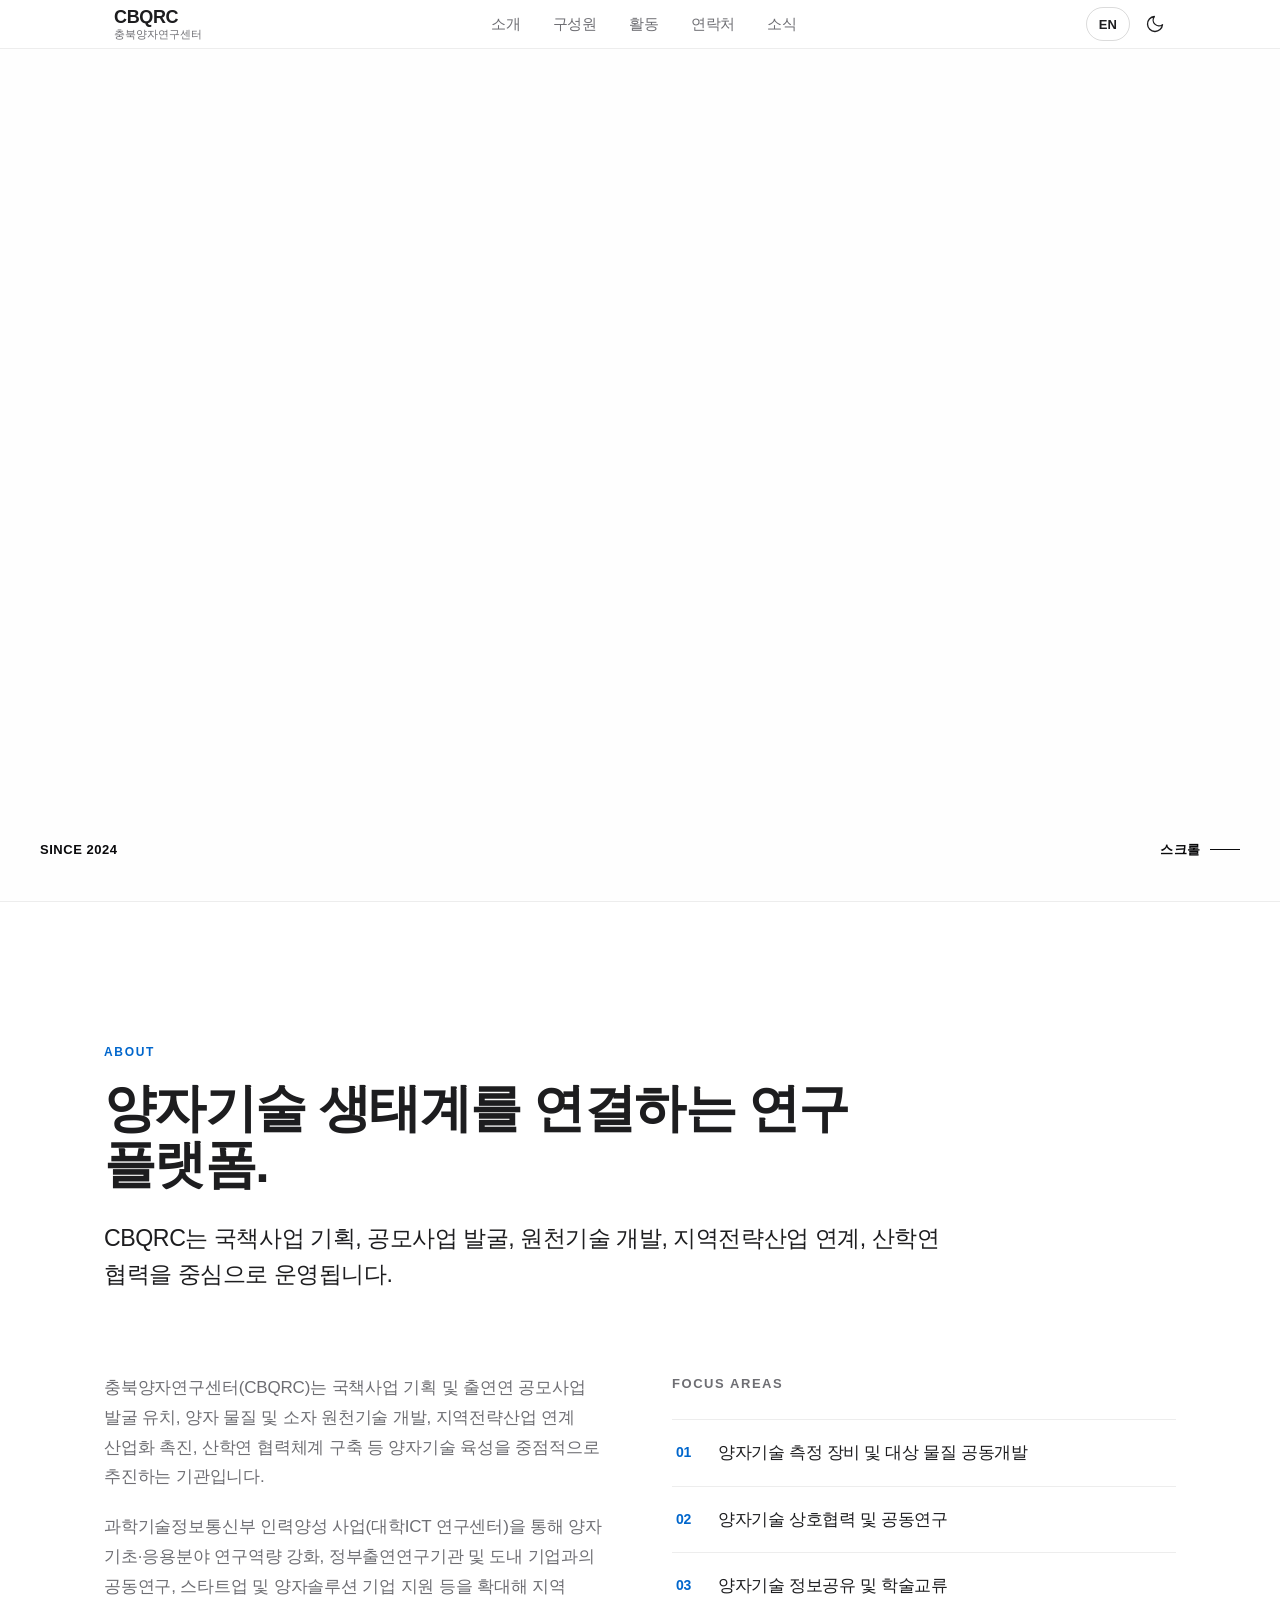
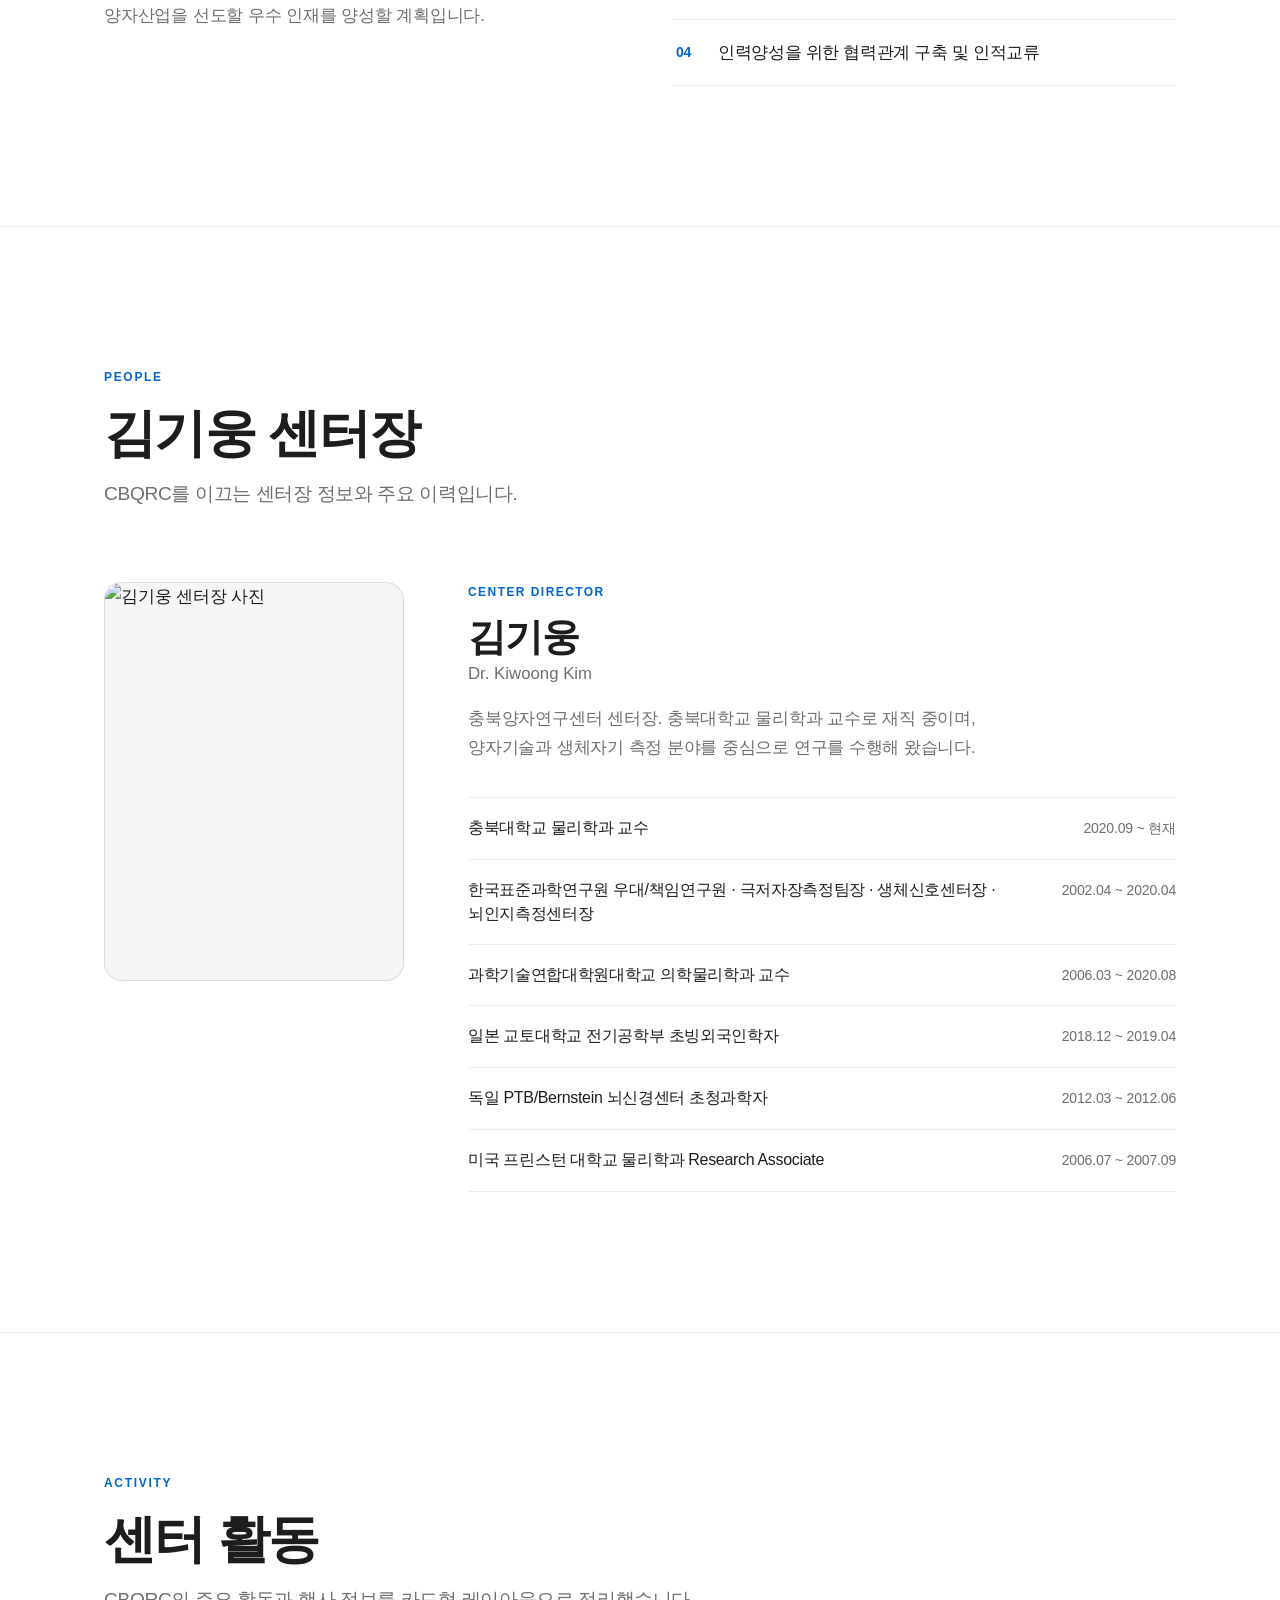
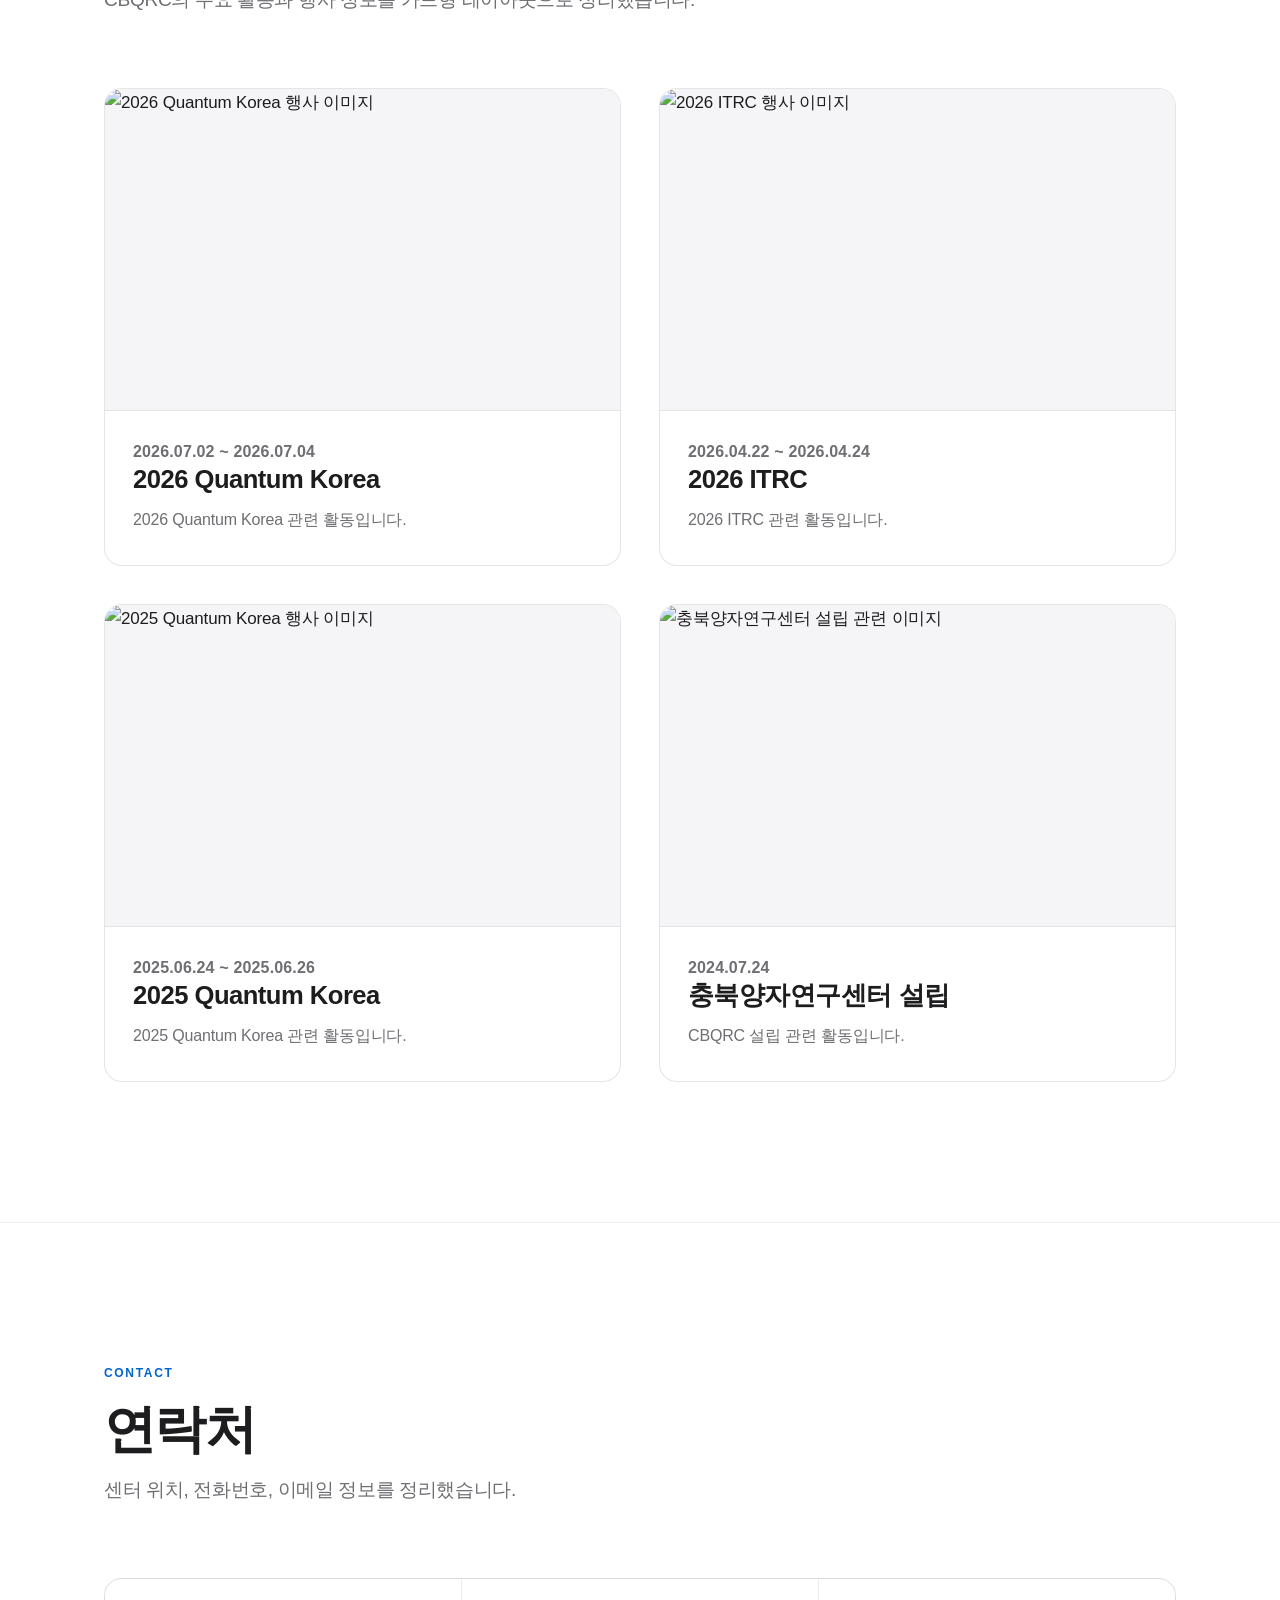
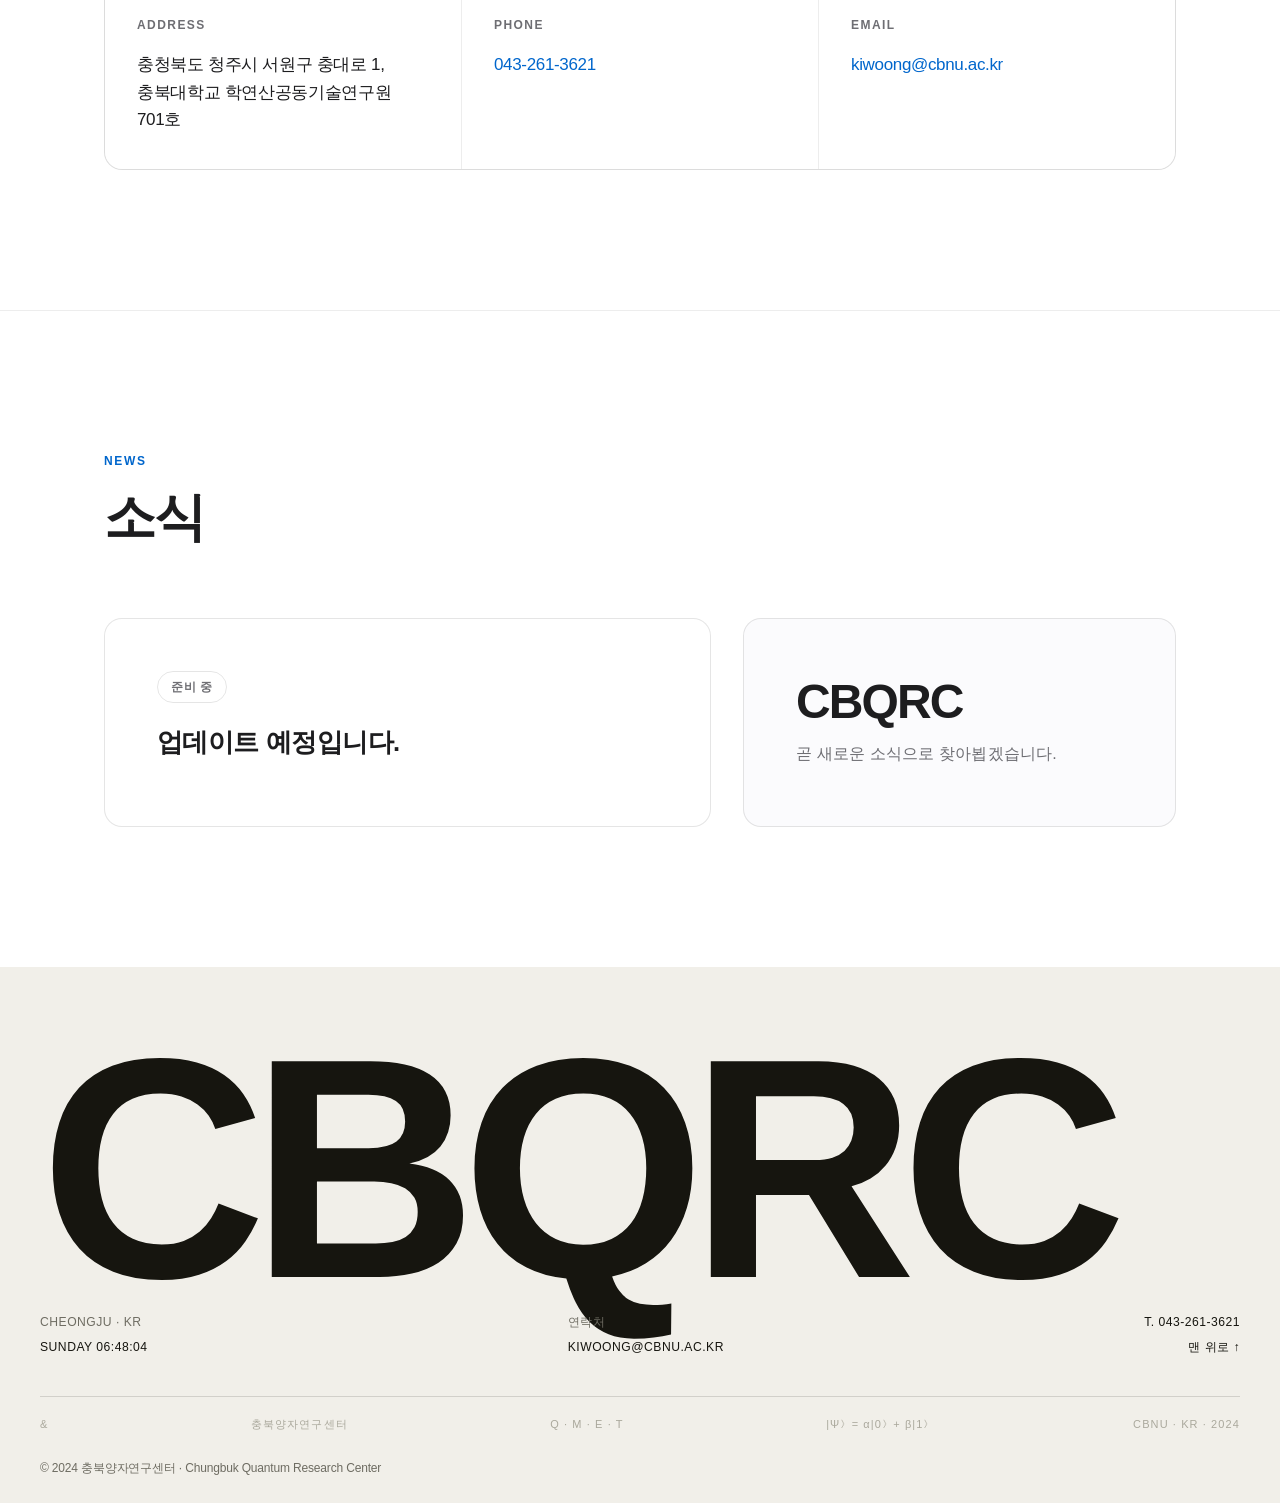
==== commit 5543198f: "Update index.html" ====
--- a/index.html
+++ b/index.html
@@ -6,6 +6,8 @@
 <script>(function(){try{var k=localStorage.getItem('cbqrc-theme');var d=k?k==='dark':(window.matchMedia&&window.matchMedia('(prefers-color-scheme: dark)').matches);if(d)document.documentElement.setAttribute('data-theme','dark');}catch(e){}})();</script>
 <meta name="description" content="충북양자연구센터 CBQRC 공식 홈페이지" data-i18n-content="meta.description">
 <title data-i18n="meta.title">CBQRC | 충북양자연구센터</title>
+<link rel="icon" type="image/png" href="https://raw.githubusercontent.com/tjdgus5160/tjdgus5160.github.io/main/CBQRC_logo.png">
+<link rel="apple-touch-icon" href="https://raw.githubusercontent.com/tjdgus5160/tjdgus5160.github.io/main/CBQRC_logo.png">
 <link rel="stylesheet" as="style" crossorigin href="https://cdn.jsdelivr.net/gh/orioncactus/pretendard@v1.3.9/dist/web/static/pretendard.css">
 <script type="importmap">
 { "imports": { "three": "https://cdn.jsdelivr.net/npm/three@0.161.0/build/three.module.js" } }
@@ -122,10 +124,10 @@
     color:var(--ink);
   }
   .nav__brand img{
-    width:24px;
-    height:24px;
-    border-radius:6px;
-    object-fit:cover;
+    height:26px;
+    width:auto;
+    flex:0 0 auto;
+    object-fit:contain;
   }
   .nav__brand-name{line-height:1.1;}
   .nav__brand-name small{
@@ -275,6 +277,7 @@
     background:#fefefe;
     isolation:isolate;
     cursor:grab;
+    touch-action:pan-y;
   }
   .hero.is-grabbing{ cursor:grabbing; }
   [data-theme="dark"] .hero{ background:#0a0c12; }
@@ -296,7 +299,7 @@
   }
   .hero__title{
     margin:0;
-    font-weight:450;
+    font-weight:900;
     font-size:clamp(72px, 8.2vw, 132px);
     line-height:0.95;
     letter-spacing:-0.05em;
@@ -1981,6 +1984,7 @@
   var scene = new THREE.Scene();
   var camera = new THREE.PerspectiveCamera(33, 1, 0.1, 100);
   camera.position.set(0, 0, 6.6);
+  scene.add(camera); // so camera-parented objects (the headline plane) get rendered
 
   scene.add(new THREE.HemisphereLight(0xffffff, 0xbcd0ff, 0.5));
   scene.add(new THREE.AmbientLight(0xffffff, 0.1));
@@ -2002,8 +2006,11 @@
   tex.anisotropy = renderer.capabilities.getMaxAnisotropy ? renderer.capabilities.getMaxAnisotropy() : 1;
   var planeMat = new THREE.MeshBasicMaterial({ map: tex, toneMapped: false });
   var textPlane = new THREE.Mesh(new THREE.PlaneGeometry(1, 1), planeMat);
-  textPlane.position.set(0, 0.82, -2.7);
-  scene.add(textPlane);
+  // Parented to the camera so the headline is locked to the screen and can
+  // never drift / fly off-frame with the pointer parallax. The ribbon (in world
+  // space) still parallaxes over it, so the refraction continues to shift.
+  textPlane.position.set(0, 0, -9.3);
+  camera.add(textPlane);
 
   function heroColors() {
     var dark = document.documentElement.getAttribute("data-theme") === "dark";
@@ -2032,11 +2039,11 @@
 
     var fsCss = mobile ? Math.min(72, heroW * 0.12) : Math.min(132, Math.max(72, heroW * 0.082));
     var fs = fsCss * S;
-    tctx.font = "450 " + fs + "px Pretendard, system-ui, sans-serif";
+    tctx.font = "900 " + fs + "px Pretendard, system-ui, sans-serif";
     tctx.textBaseline = "alphabetic";
     if ("letterSpacing" in tctx) { try { tctx.letterSpacing = (-0.05 * fs) + "px"; } catch (e) {} }
     var lh = fs * 1.0;
-    var x0 = (mobile ? 20 : Math.min(96, Math.max(24, heroW * 0.06))) * S;
+    var x0 = (mobile ? 26 : Math.min(110, Math.max(30, heroW * 0.066))) * S;
     var cy = h * 0.5;
     var y1 = cy - lh * 0.5 + fs * 0.36;
     var y2 = y1 + lh * 0.95;
@@ -2052,14 +2059,17 @@
     tex.needsUpdate = true;
   }
   function fitTextPlane() {
-    var z = textPlane.position.z;
-    var d = camera.position.z - z;
+    // The plane is a child of the camera, sitting a fixed distance in front of
+    // it (kept ~2.7 behind the world origin so it stays behind the ribbon).
+    var d = camera.position.z + 2.7;
+    textPlane.position.set(0, 0, -d);
     var vh = 2 * Math.tan(THREE.MathUtils.degToRad(camera.fov / 2)) * d;
     var vw = vh * camera.aspect;
-    textPlane.scale.set(vw * 1.06, vh * 1.06, 1);
+    textPlane.scale.set(vw * 1.08, vh * 1.08, 1);
   }
   function rebuildText() {
-    var tw = Math.min(2200, Math.round(heroW * 1.5));
+    var dprX = Math.min(window.devicePixelRatio || 1, 2);
+    var tw = Math.min(4096, Math.max(1600, Math.round(heroW * dprX * 1.6)));
     var th = Math.max(1, Math.round(tw * (heroH / Math.max(1, heroW))));
     if (texCanvas.width !== tw || texCanvas.height !== th) { texCanvas.width = tw; texCanvas.height = th; }
     drawText();
@@ -2141,49 +2151,77 @@
     camera.updateProjectionMatrix();
   }
   function resize() {
-    heroW = hero.clientWidth || window.innerWidth;
-    heroH = hero.clientHeight || window.innerHeight;
-    renderer.setPixelRatio(Math.min(window.devicePixelRatio || 1, 1.75));
+    var w = hero.clientWidth || window.innerWidth;
+    var h = hero.clientHeight || window.innerHeight;
+    if (w < 1 || h < 1) return;               // guard against transient 0 sizes
+    heroW = w; heroH = h;
+    renderer.setPixelRatio(Math.min(window.devicePixelRatio || 1, 2));
     renderer.setSize(heroW, heroH, false);
     camera.aspect = heroW / Math.max(1, heroH);
     applyProfile(heroW);
     camera.updateProjectionMatrix();
     rebuildText();
-  }
-  window.addEventListener("resize", resize, { passive: true });
+    renderer.render(scene, camera);            // repaint now, even if the loop is paused
+  }
+  // Coalesce resize work into one rAF, and listen broadly so the canvas always
+  // tracks the viewport (window resize, zoom, orientation, and any layout change
+  // that alters the hero's box — caught by ResizeObserver).
+  var resizePending = false;
+  function scheduleResize() {
+    if (resizePending) return;
+    resizePending = true;
+    requestAnimationFrame(function () { resizePending = false; resize(); });
+  }
+  window.addEventListener("resize", scheduleResize, { passive: true });
+  window.addEventListener("orientationchange", scheduleResize, { passive: true });
+  if ("ResizeObserver" in window) { try { new ResizeObserver(scheduleResize).observe(hero); } catch (e) {} }
 
   /* ---- interaction: hover parallax + DRAG to rotate ---- */
   var target = { px: 0, py: 0, scroll: 0 };
   var cur = { px: 0, py: 0, scroll: 0 };
-  var drag = { active: false, lastX: 0, lastY: 0, vx: 0, vy: 0, rx: 0, ry: 0, moved: false };
+  var drag = { active: false, touch: false, mode: null, startX: 0, startY: 0, lastX: 0, lastY: 0, vx: 0, vy: 0, rx: 0, ry: 0, moved: false };
 
   function ndc(e) { target.px = (e.clientX / window.innerWidth) * 2 - 1; target.py = (e.clientY / window.innerHeight) * 2 - 1; }
-  if (finePointer && !reduced) window.addEventListener("pointermove", ndc, { passive: true });
-
-  // drag (works on touch too, but we keep parallax pointer-only)
+  function recenter() { target.px = 0; target.py = 0; }   // glide back to neutral
+  if (finePointer && !reduced) {
+    window.addEventListener("pointermove", ndc, { passive: true });
+    window.addEventListener("pointerout", function (e) { if (!e.relatedTarget) recenter(); }, { passive: true });
+    document.addEventListener("mouseleave", recenter, { passive: true });
+    window.addEventListener("blur", recenter);
+  }
+
+  /* grab + drag to rotate. Mouse: free drag. Touch: a HORIZONTAL swipe rotates
+     the ribbon, a VERTICAL swipe scrolls the page (touch-action:pan-y). */
   function onDown(e) {
     if (e.target && e.target.closest && e.target.closest(".hero__scrolldown")) return;
-    if (e.button !== undefined && e.button !== 0) return;
-    drag.active = true; drag.moved = false; drag.lastX = e.clientX; drag.lastY = e.clientY; drag.vx = 0; drag.vy = 0;
-    hero.classList.add("is-grabbing");
+    if (e.button !== undefined && e.button > 0) return;
+    drag.active = true; drag.moved = false; drag.mode = null;
+    drag.touch = (e.pointerType === "touch" || e.pointerType === "pen");
+    drag.lastX = drag.startX = e.clientX; drag.lastY = drag.startY = e.clientY;
+    drag.vx = 0; drag.vy = 0;
+    if (!drag.touch) hero.classList.add("is-grabbing");
   }
   function onMove(e) {
     if (!drag.active) return;
+    if (drag.touch && drag.mode === null) {
+      var tdx = e.clientX - drag.startX, tdy = e.clientY - drag.startY;
+      if (Math.abs(tdx) < 6 && Math.abs(tdy) < 6) return;
+      drag.mode = Math.abs(tdx) > Math.abs(tdy) ? "drag" : "scroll";
+      if (drag.mode === "scroll") { drag.active = false; return; }  // let the page scroll
+      hero.classList.add("is-grabbing");
+    }
     var dx = e.clientX - drag.lastX, dy = e.clientY - drag.lastY;
     drag.lastX = e.clientX; drag.lastY = e.clientY;
     if (Math.abs(dx) + Math.abs(dy) > 2) drag.moved = true;
-    drag.ry += dx * 0.006; drag.rx += dy * 0.004;
-    drag.vx = dx * 0.006; drag.vy = dy * 0.004;
-  }
-  function onUp() { drag.active = false; hero.classList.remove("is-grabbing"); }
-  if (finePointer) {            // mouse only — keep touch free for scrolling
-    hero.addEventListener("pointerdown", onDown);
-    window.addEventListener("pointermove", onMove, { passive: true });
-    window.addEventListener("pointerup", onUp);
-    window.addEventListener("pointercancel", onUp);
-  } else {
-    hero.style.cursor = "default";
-  }
+    var yk = drag.touch ? 0 : 0.004;   // on touch, rotate around Y only (vertical stays scroll)
+    drag.ry += dx * 0.006; drag.rx += dy * yk;
+    drag.vx = dx * 0.006; drag.vy = dy * yk;
+  }
+  function onUp() { drag.active = false; drag.mode = null; hero.classList.remove("is-grabbing"); }
+  hero.addEventListener("pointerdown", onDown);
+  window.addEventListener("pointermove", onMove, { passive: true });
+  window.addEventListener("pointerup", onUp);
+  window.addEventListener("pointercancel", onUp);
 
   function onScroll() { var h = hero.offsetHeight || window.innerHeight; target.scroll = Math.max(0, Math.min(1, (window.scrollY || window.pageYOffset || 0) / h)); }
   window.addEventListener("scroll", onScroll, { passive: true });
@@ -2201,7 +2239,7 @@
     now = now || (typeof performance !== "undefined" ? performance.now() : Date.now());
     var time = now * 0.001;
 
-    var k = reduced ? 1 : 0.06;
+    var k = reduced ? 1 : 0.085;
     cur.px += (target.px - cur.px) * k;
     cur.py += (target.py - cur.py) * k;
     cur.scroll += (target.scroll - cur.scroll) * 0.08;
@@ -2230,13 +2268,10 @@
     group.position.x = baseX - cur.px * 0.18 * hoverScale;
     group.scale.setScalar(baseScale * entScale);
 
-    camera.position.x += ((cur.px * 0.30 * hoverScale) - camera.position.x) * 0.05;
-    camera.position.y += ((-cur.py * 0.18 * hoverScale) - camera.position.y) * 0.05;
+    camera.position.x += ((cur.px * 0.30 * hoverScale) - camera.position.x) * 0.07;
+    camera.position.y += ((-cur.py * 0.18 * hoverScale) - camera.position.y) * 0.07;
     camera.lookAt(0, 0.82 - scrollY * 0.15, 0);
-
-    // text plane parallaxes a touch slower than the ribbon
-    textPlane.position.x = camera.position.x * 0.6;
-    textPlane.position.y = 0.82 - scrollY * 0.45;
+    // (the headline plane is parented to the camera, so it stays screen-locked)
 
     renderer.render(scene, camera);
   }
@@ -2245,7 +2280,11 @@
   var mo = new MutationObserver(function () { drawText(); });
   var h1 = hero.querySelector(".hero__title");
   if (h1) mo.observe(h1, { subtree: true, childList: true, characterData: true });
-  new MutationObserver(function () { drawText(); }).observe(document.documentElement, { attributes: true, attributeFilter: ["data-theme"] });
+  // Redraw on theme AND language change. applyI18n() always sets
+  // document.documentElement.lang, so this reliably repaints the headline
+  // when the KO/EN toggle runs (the .hero__title subtree observer alone was
+  // not firing the canvas redraw on every toggle).
+  new MutationObserver(function () { drawText(); }).observe(document.documentElement, { attributes: true, attributeFilter: ["data-theme", "lang"] });
   if (document.fonts && document.fonts.ready) document.fonts.ready.then(function () { drawText(); });
 
   document.addEventListener("visibilitychange", function () { running = !document.hidden; });
@@ -2268,4 +2307,4 @@
     })();
   </script>
 </body>
-</html>+</html>
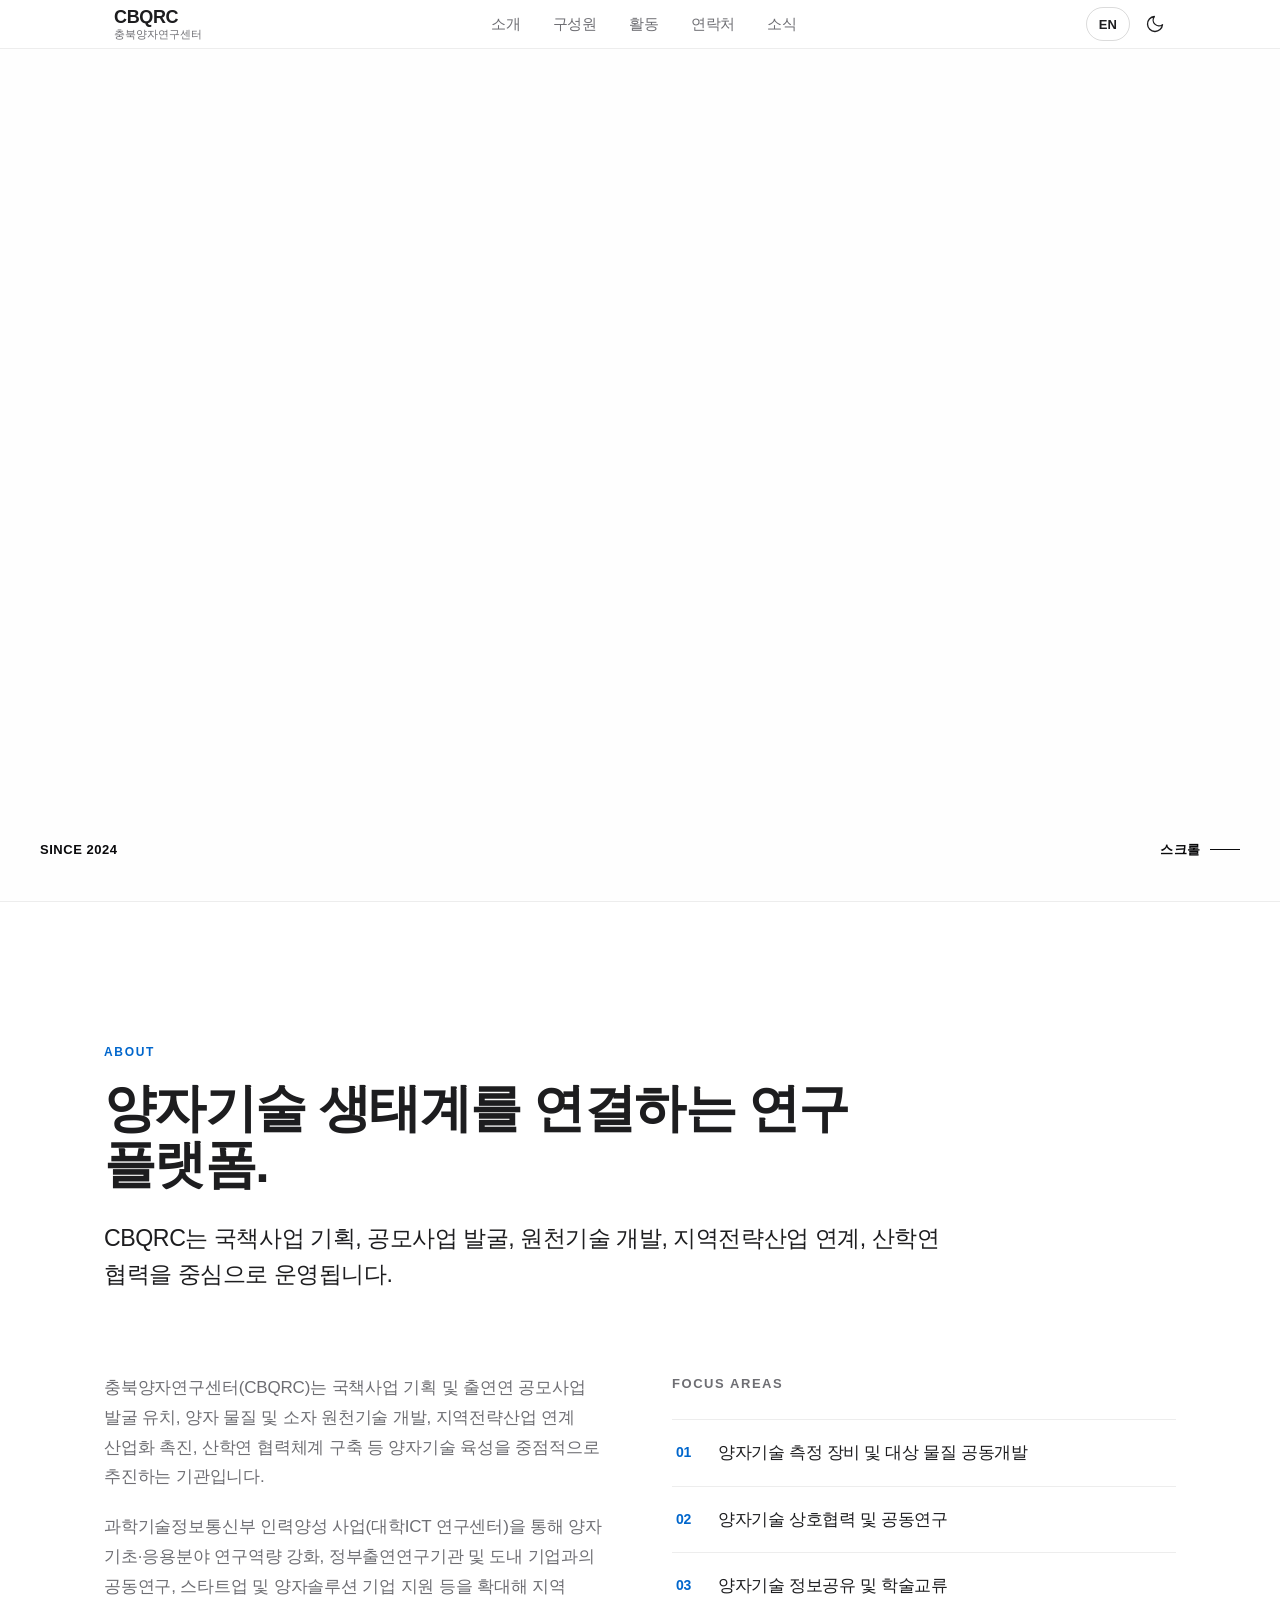
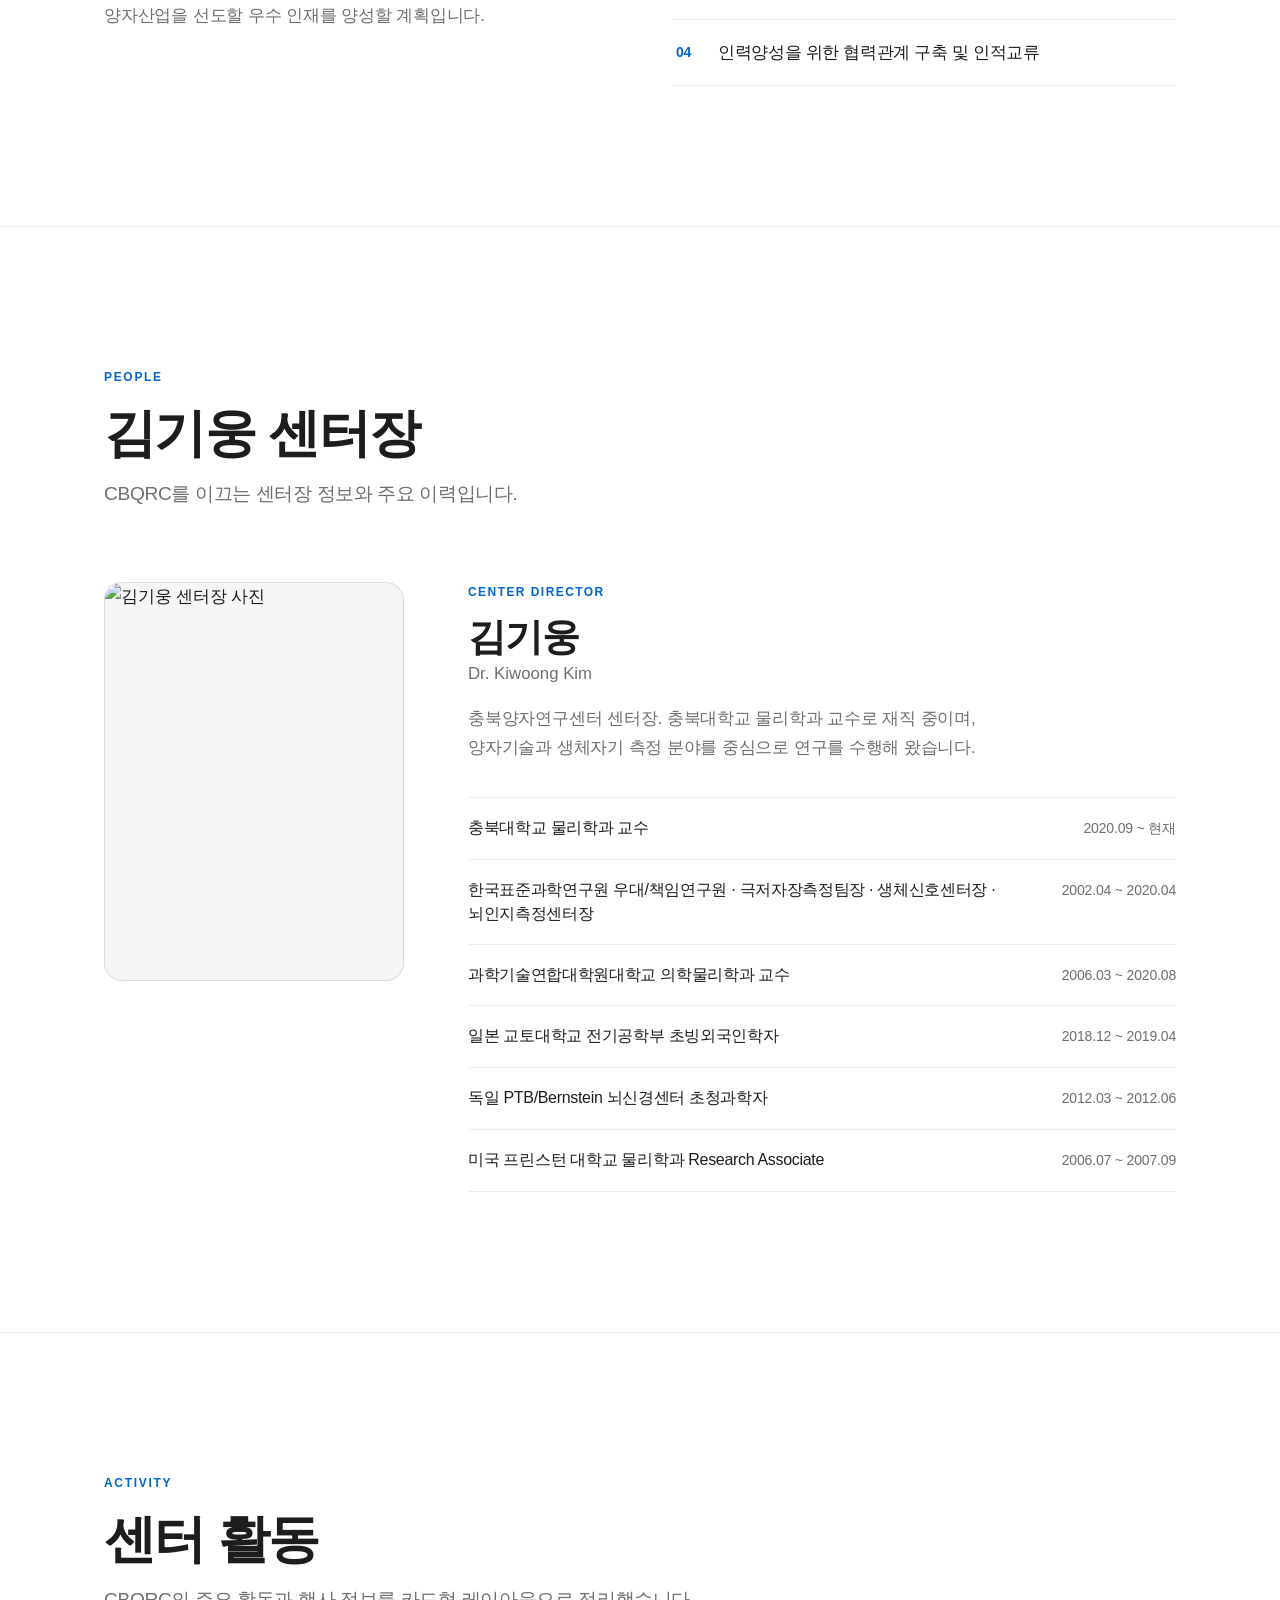
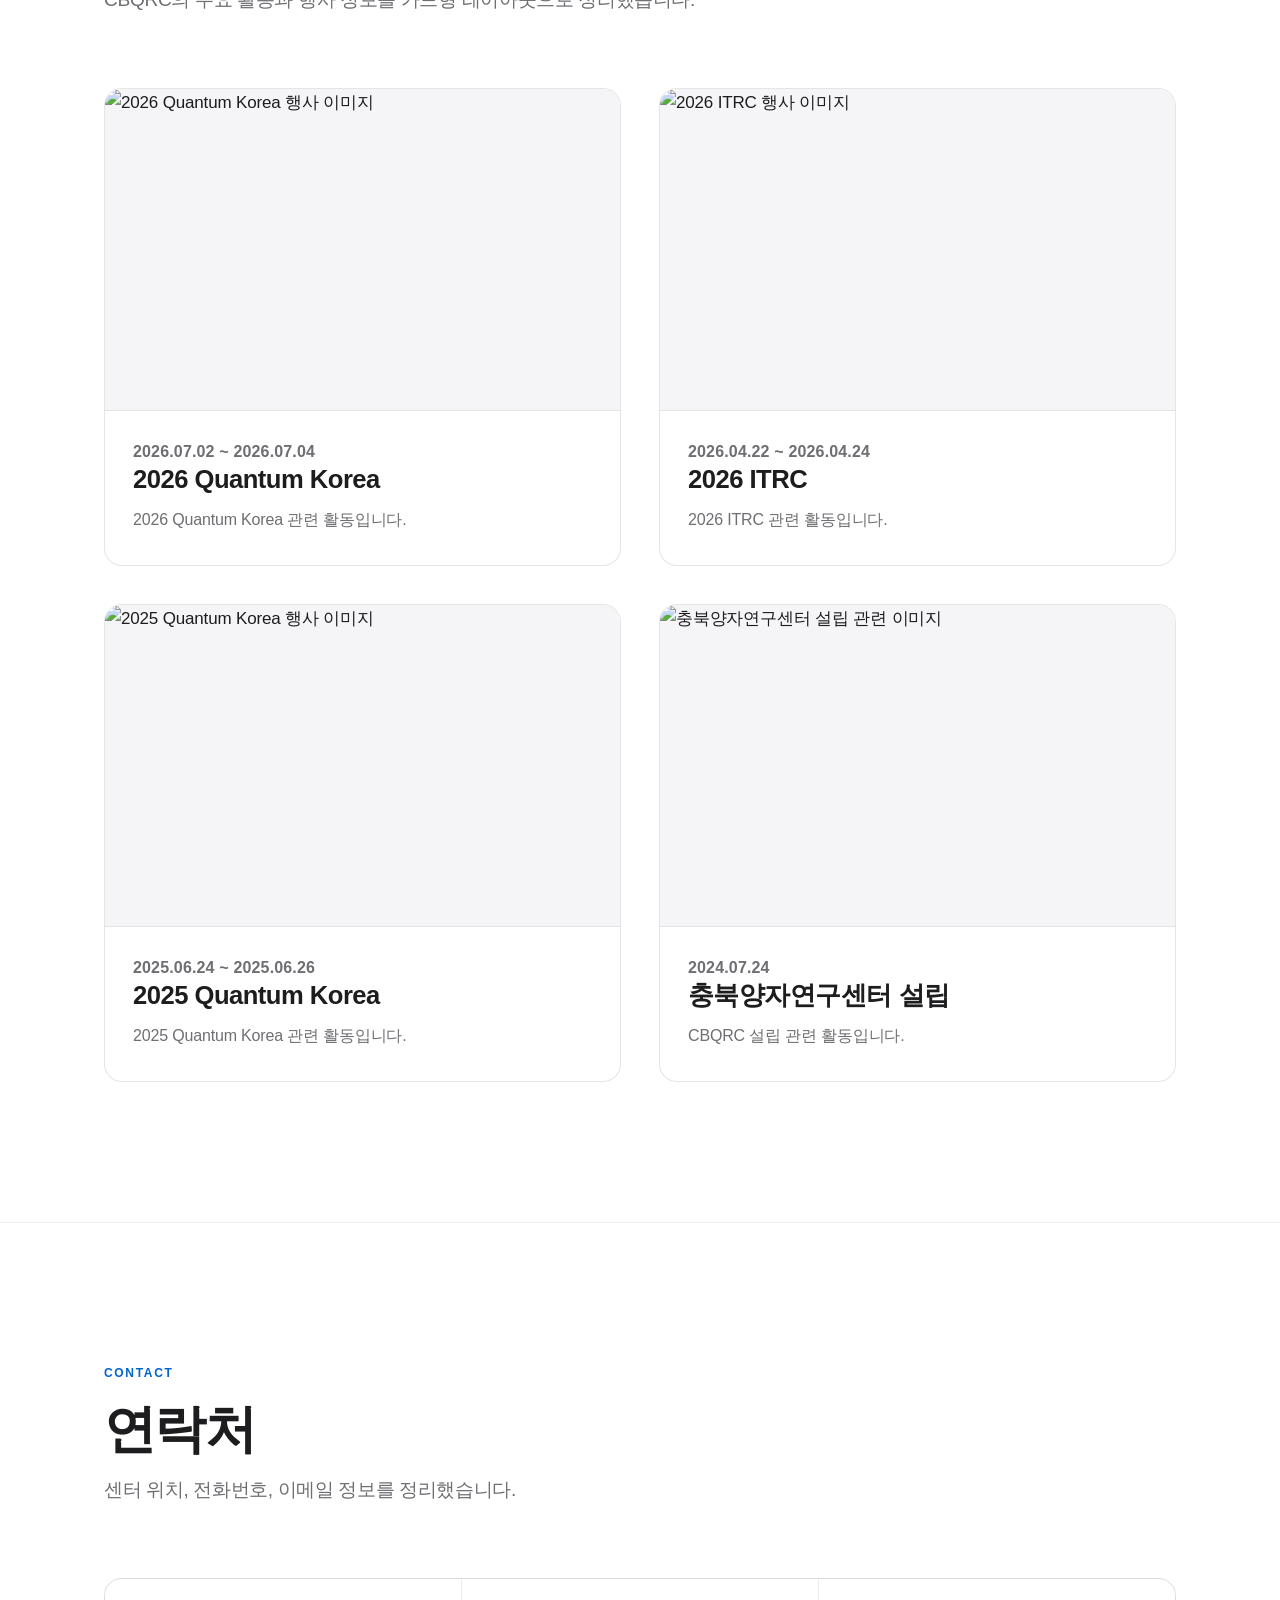
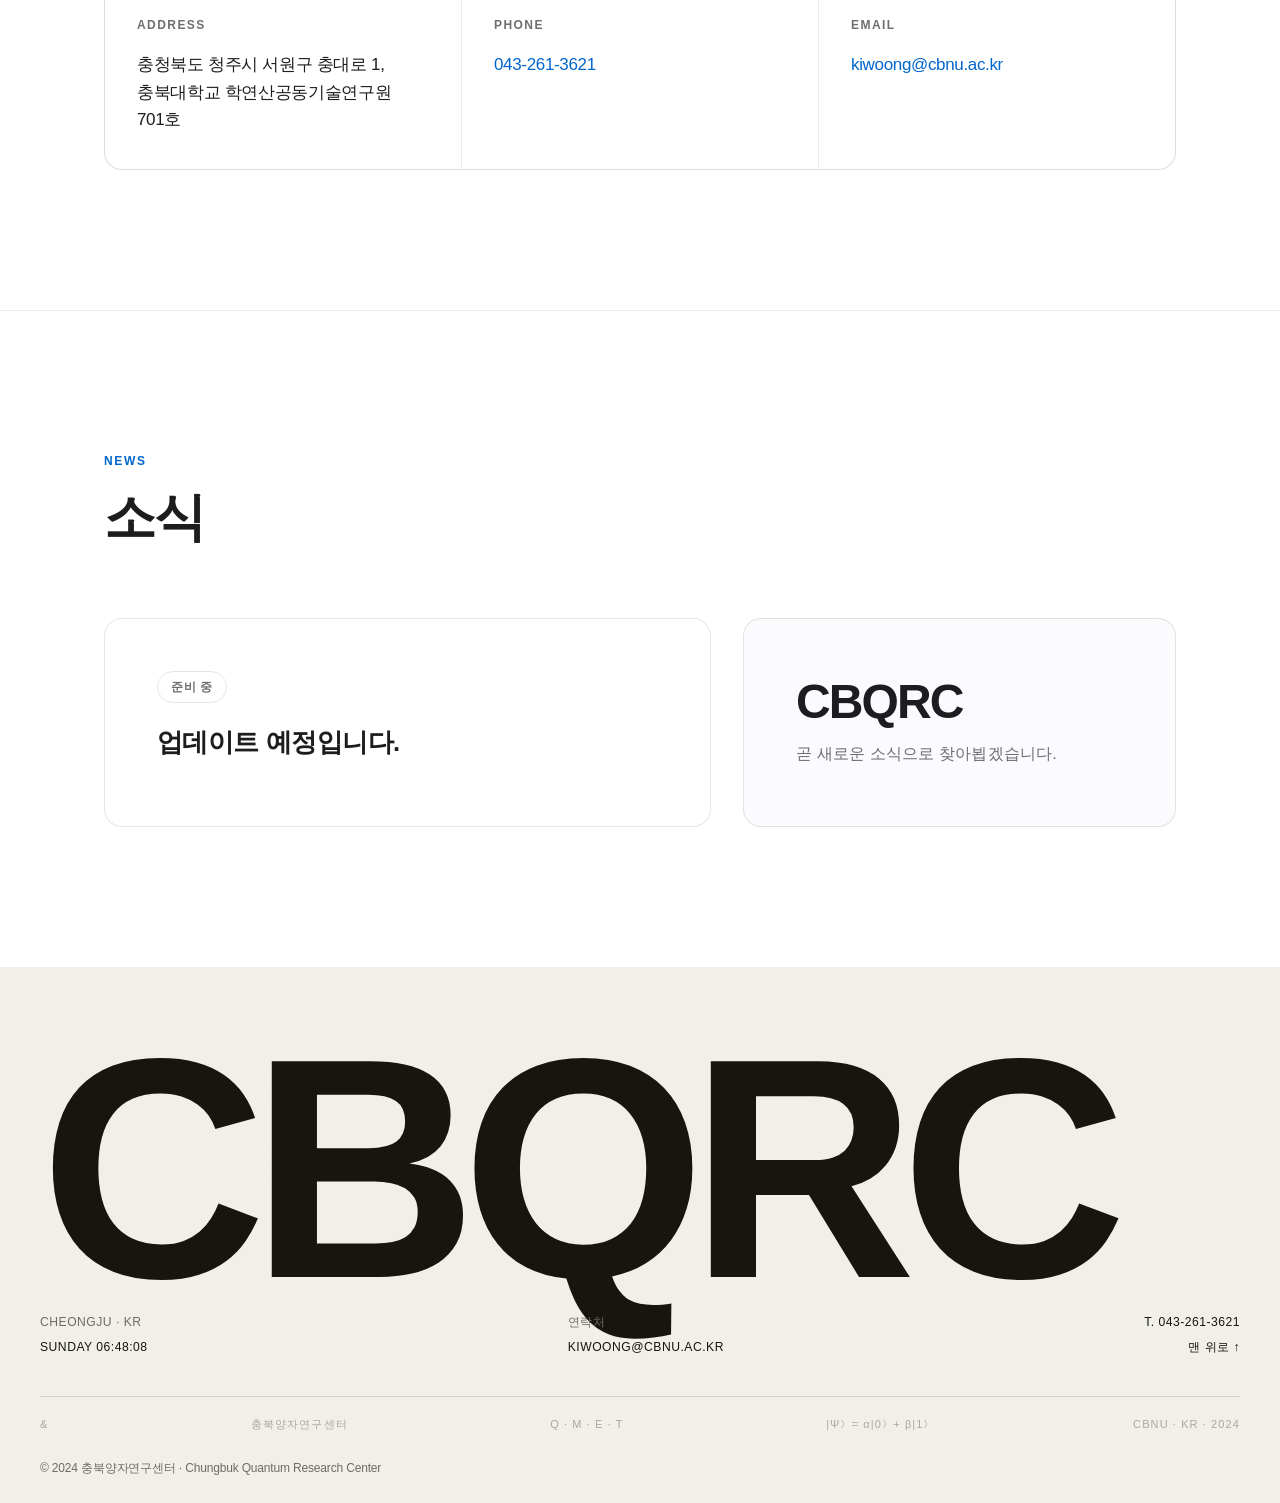
==== commit 0c53e54e: "Update index.html" ====
--- a/index.html
+++ b/index.html
@@ -1263,8 +1263,8 @@
       <canvas class="hero__canvas" id="hero-canvas" aria-hidden="true"></canvas>
       <div class="hero__copy">
         <h1 id="hero-title" class="hero__title">
-          <span class="hero__line hero__line--1" data-i18n="hero.l1">We turn ideas</span>
-          <span class="hero__line hero__line--2"><span class="hero__pill" data-i18n="hero.l2">into the future</span></span>
+          <span class="hero__line hero__line--1" data-i18n="hero.l1">Quantum opens</span>
+          <span class="hero__line hero__line--2"><span class="hero__pill" data-i18n="hero.l2">the future</span></span>
         </h1>
       </div>
       <span class="hero__since" data-i18n="hero.since">SINCE 2024</span>
@@ -1566,8 +1566,8 @@
         "nav.link.news":{ko:"소식",en:"News"},
         "nav.toggle.open":{ko:"메뉴 열기",en:"Open menu"},
         "nav.toggle.close":{ko:"메뉴 닫기",en:"Close menu"},
-        "hero.l1":{ko:"양자로 여는",en:"We turn ideas"},
-        "hero.l2":{ko:"미래",en:"into the future"},
+        "hero.l1":{ko:"양자로 여는",en:"Quantum opens"},
+        "hero.l2":{ko:"미래",en:"the future"},
         "hero.since":{ko:"SINCE 2024",en:"SINCE 2024"},
         "hero.scroll":{ko:"스크롤",en:"SCROLL DOWN"},
         "hero.scrollAria":{ko:"아래로 스크롤하여 센터 소개로 이동",en:"Scroll down to the about section"},
@@ -2037,7 +2037,12 @@
     tctx.clearRect(0, 0, w, h);
     tctx.fillStyle = col.bg; tctx.fillRect(0, 0, w, h);
 
-    var fsCss = mobile ? Math.min(72, heroW * 0.12) : Math.min(132, Math.max(72, heroW * 0.082));
+    // Size the headline by BOTH width AND height (whichever is the tighter
+    // constraint) so it never balloons on a wide/short window or a tall/narrow
+    // one — keeps the letters at consistent proportions across any aspect ratio.
+    var fsCss = mobile
+      ? Math.max(34, Math.min(heroW * 0.115, heroH * 0.105, 66))
+      : Math.max(64, Math.min(heroW * 0.075, heroH * 0.150, 112));
     var fs = fsCss * S;
     tctx.font = "900 " + fs + "px Pretendard, system-ui, sans-serif";
     tctx.textBaseline = "alphabetic";
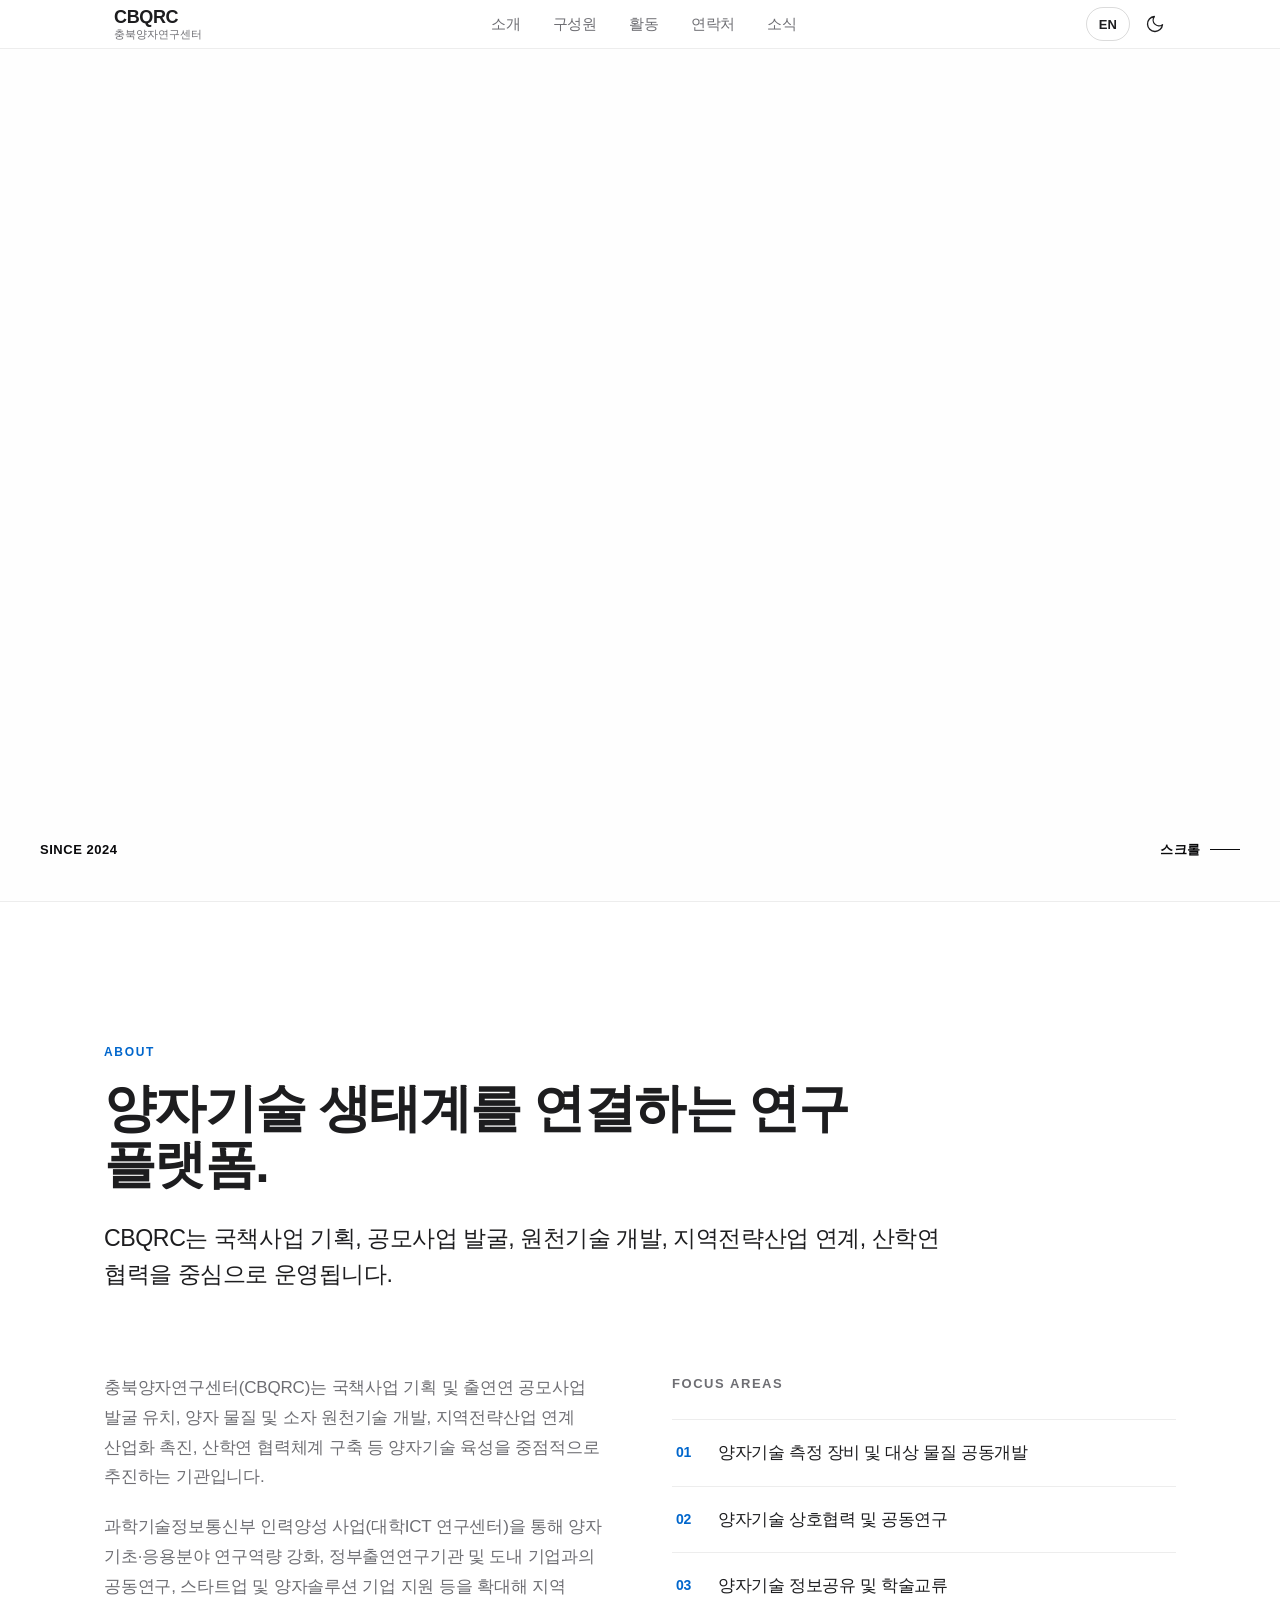
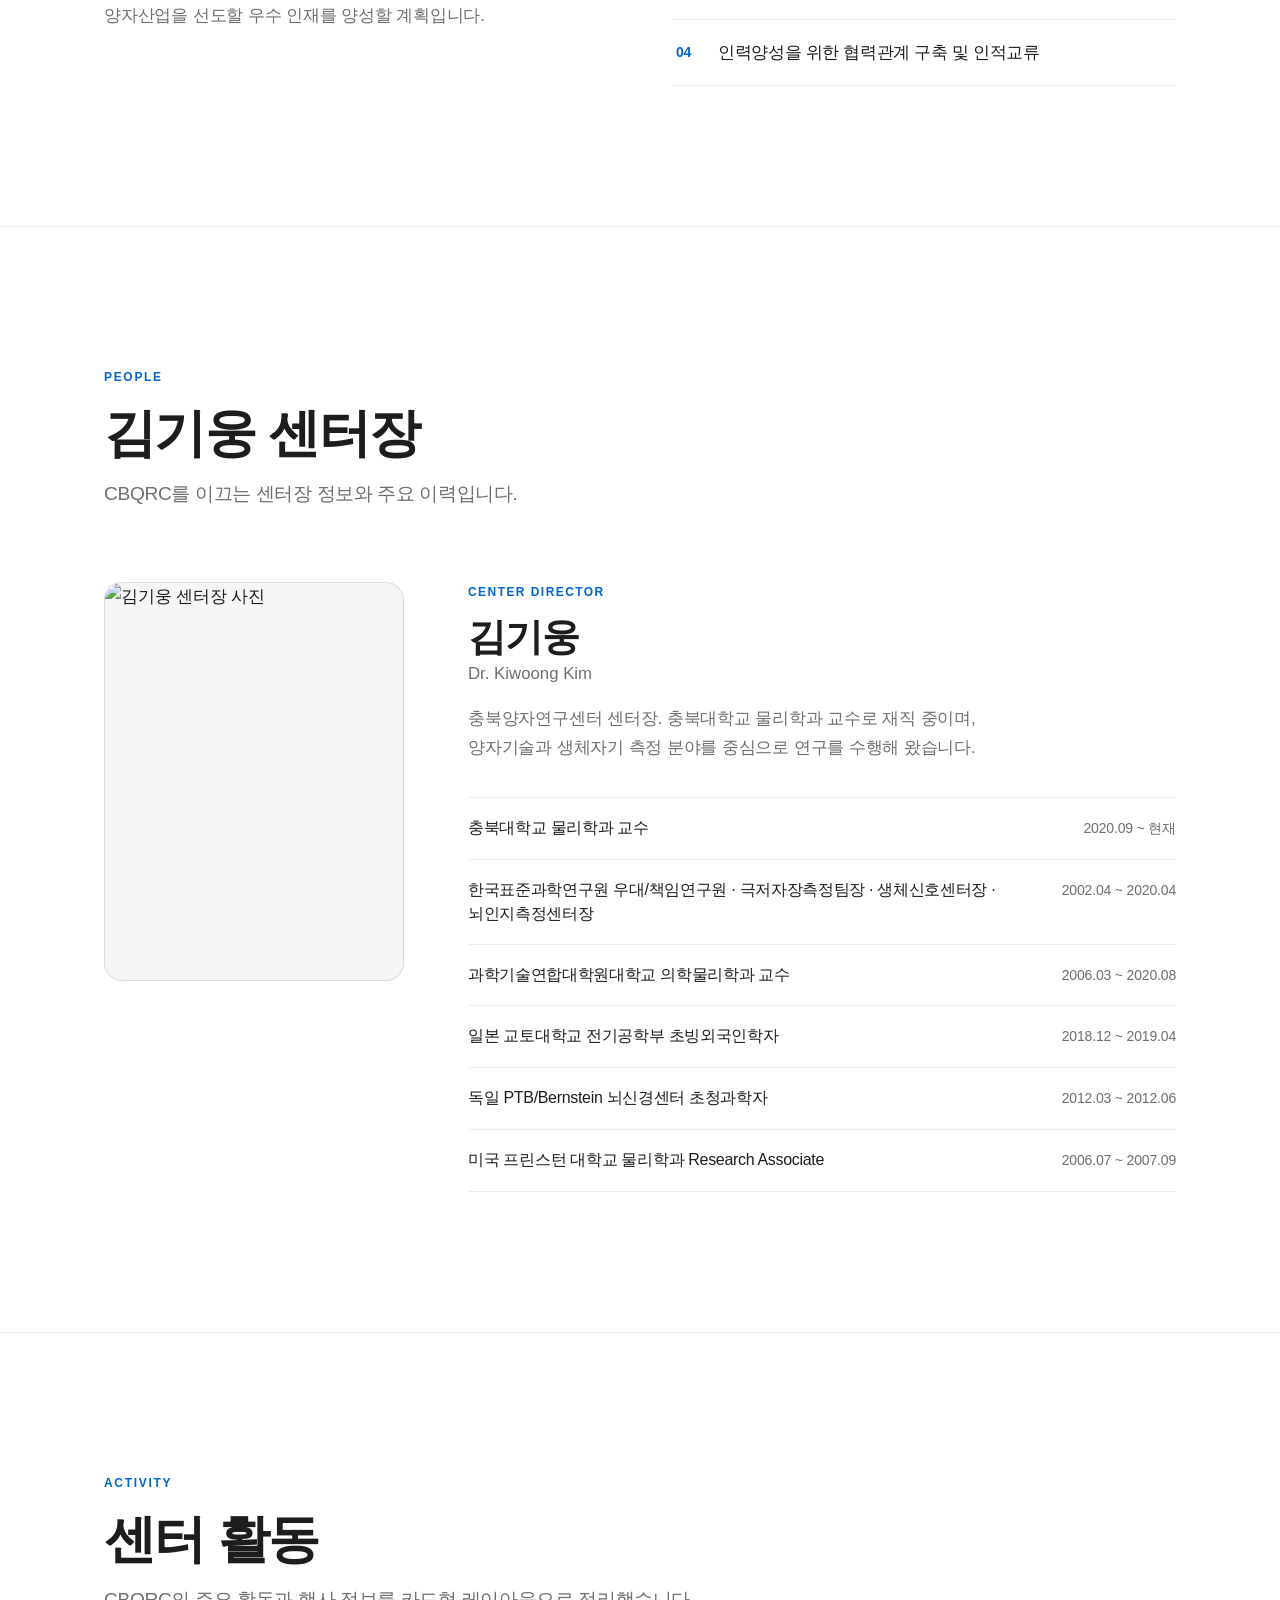
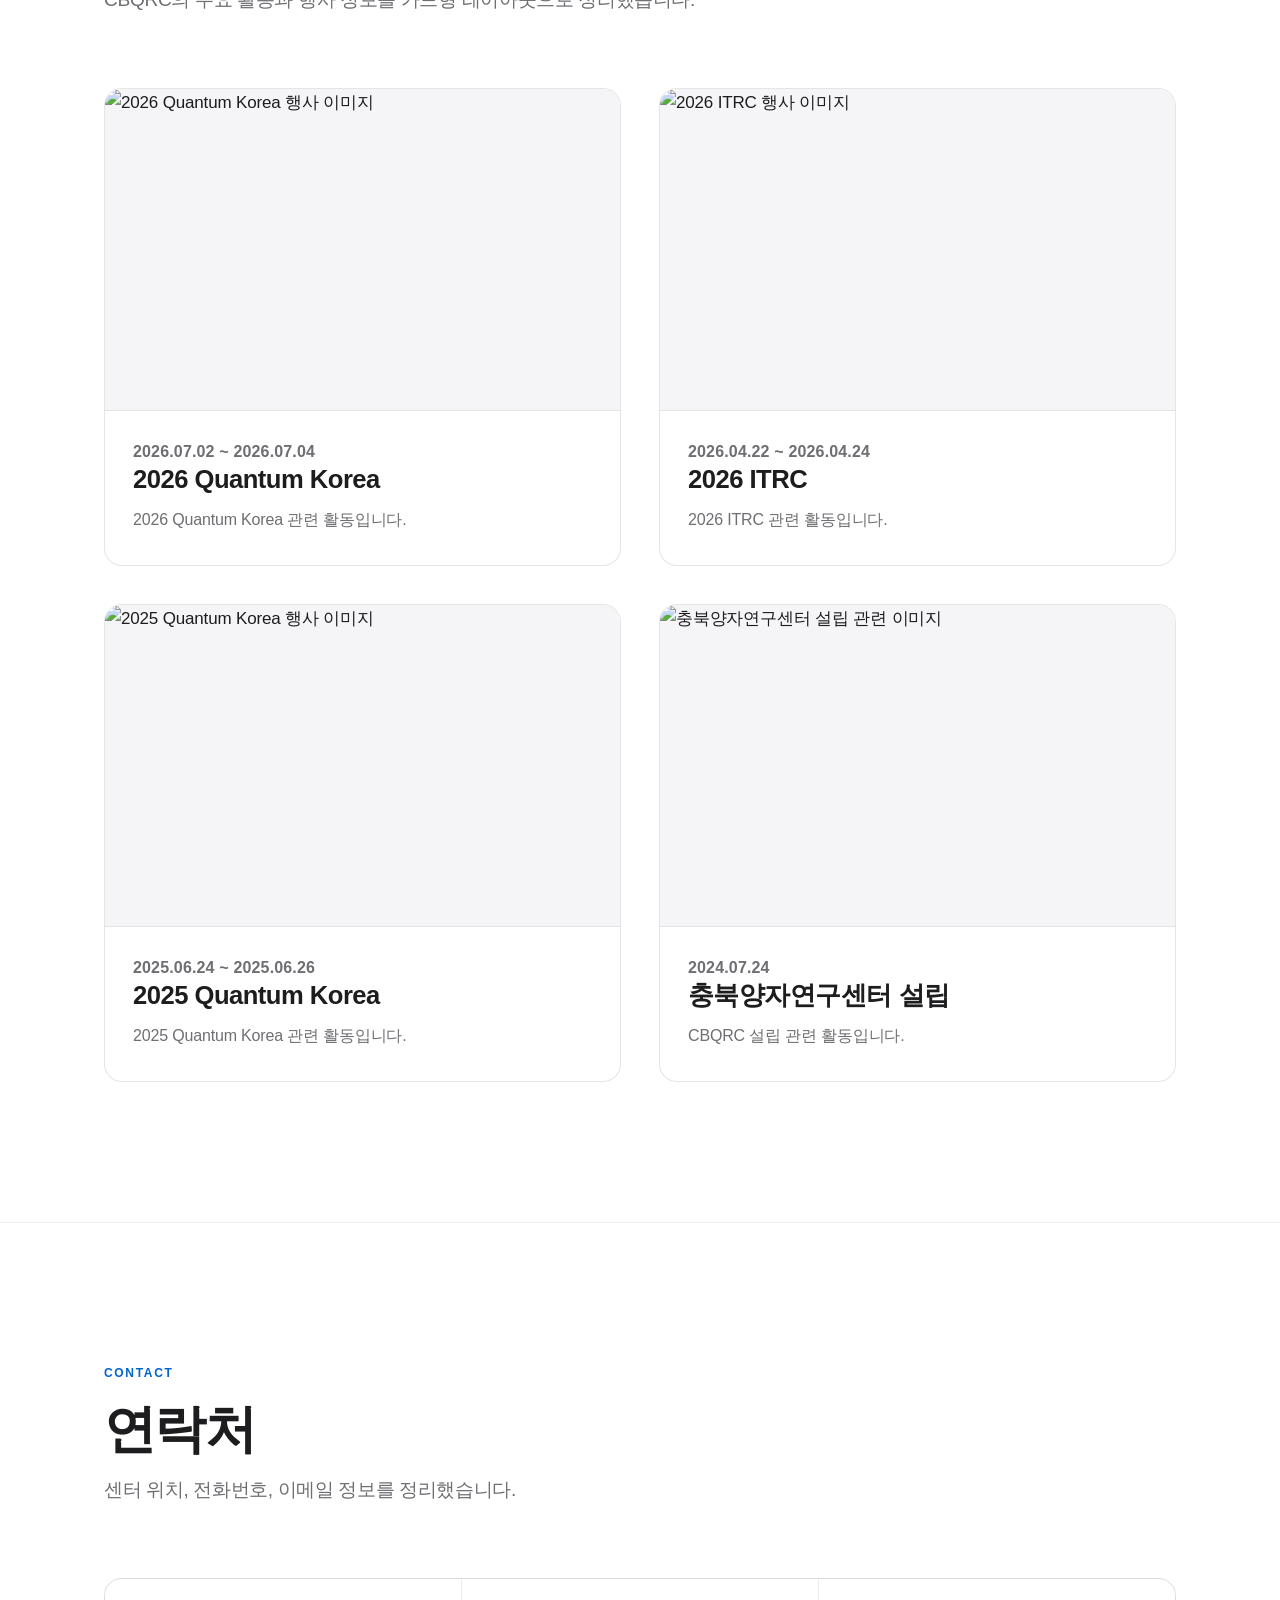
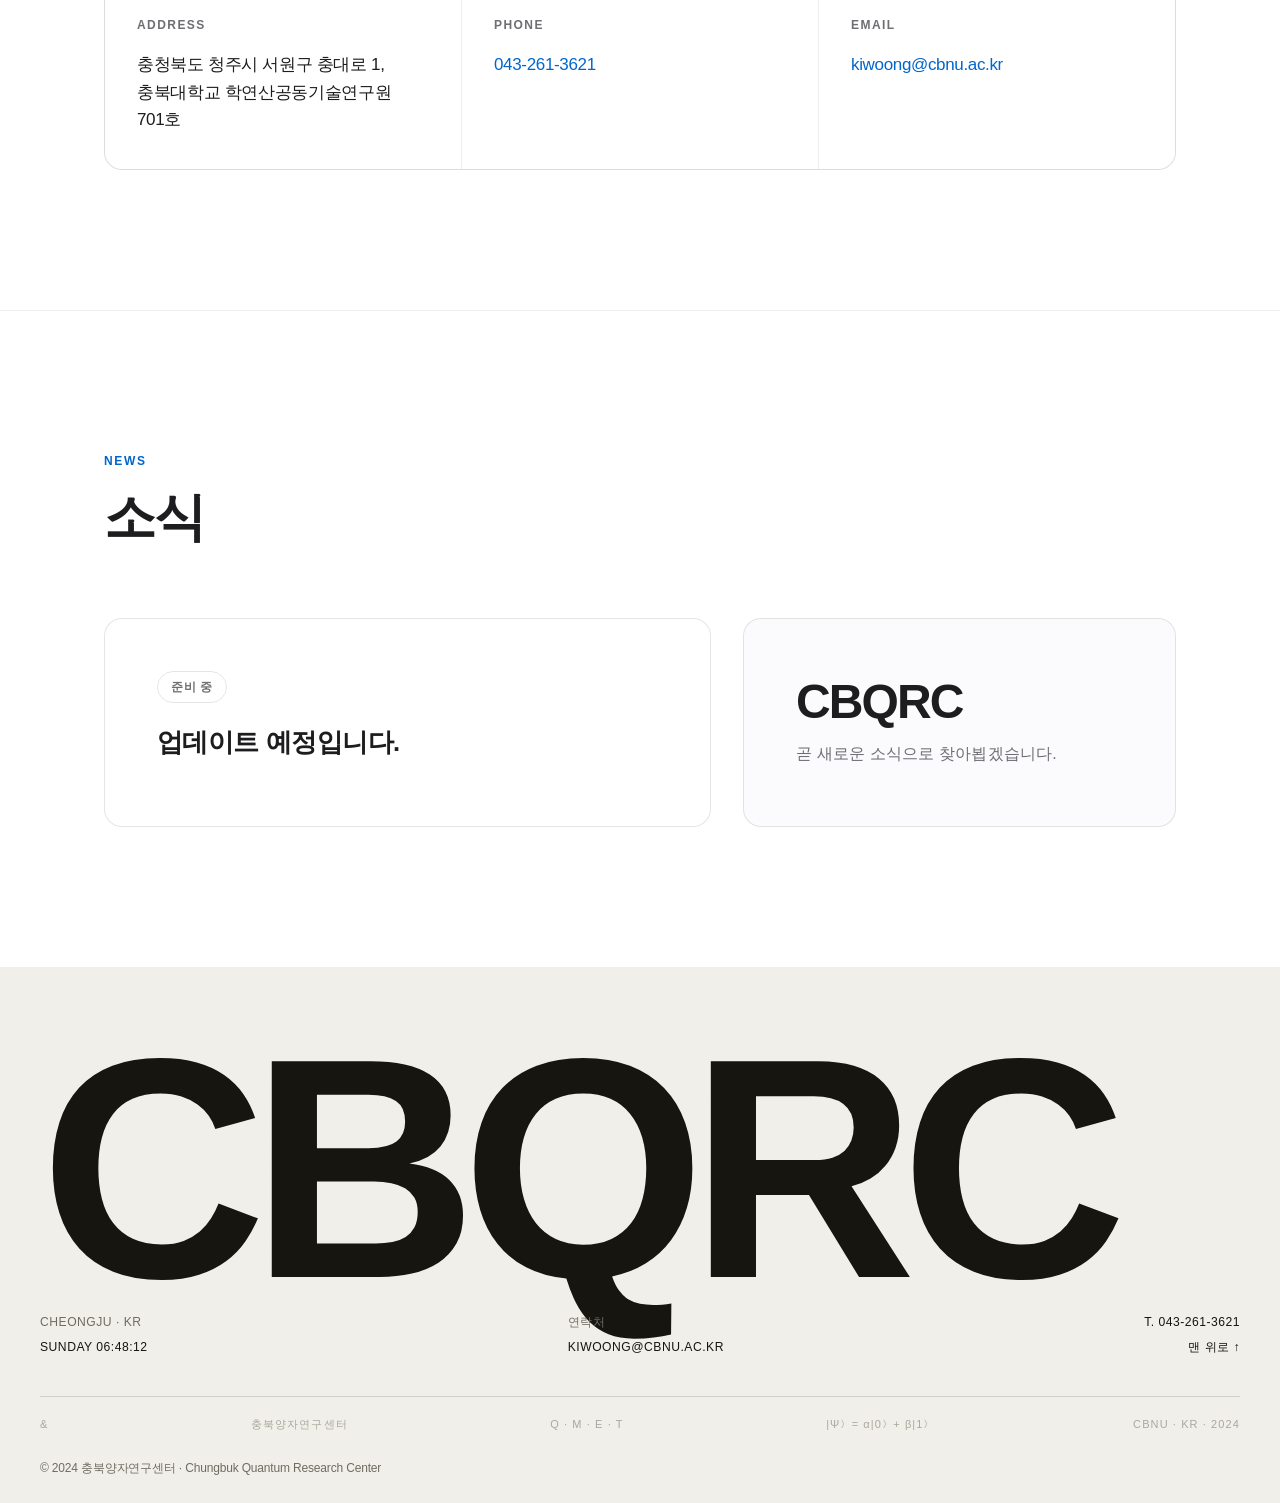
==== commit 8a19a5f9: "Update index.html" ====
--- a/index.html
+++ b/index.html
@@ -1306,7 +1306,7 @@
         <div class="section-head">
           <span class="kicker reveal" data-i18n="people.kicker">People</span>
           <h2 id="people-title" class="reveal" data-i18n="people.h2">김기웅 센터장</h2>
-          <p class="subhead reveal" data-i18n="people.subhead">CBQRC를 이끄는 센터장 정보와 주요 이력입니다.</p>
+          <p class="subhead reveal" data-i18n="people.subhead">CBQRC를 이끄는 센터장 정보와 주요 이력</p>
         </div>
         <div class="people__card">
           <figure class="people__photo reveal">
@@ -1353,7 +1353,7 @@
         <div class="section-head">
           <span class="kicker reveal" data-i18n="activity.kicker">Activity</span>
           <h2 id="activity-title" class="reveal" data-i18n="activity.h2">센터 활동</h2>
-          <p class="subhead reveal" data-i18n="activity.subhead">CBQRC의 주요 활동과 행사 정보를 카드형 레이아웃으로 정리했습니다.</p>
+          <p class="subhead reveal" data-i18n="activity.subhead">CBQRC의 주요 활동과 행사 정보</p>
         </div>
         <div class="activity__grid">
           <article class="card reveal">
@@ -1363,7 +1363,7 @@
             <div class="card__body">
               <p class="card__date" data-i18n="activity.card1.date">2026.07.02 ~ 2026.07.04</p>
               <h3 data-i18n="activity.card1.title">2026 Quantum Korea</h3>
-              <p data-i18n="activity.card1.body">2026 Quantum Korea 관련 활동입니다.</p>
+              <p data-i18n="activity.card1.body">2026 Quantum Korea 관련 활동</p>
             </div>
           </article>
           <article class="card reveal">
@@ -1373,7 +1373,7 @@
             <div class="card__body">
               <p class="card__date" data-i18n="activity.card2.date">2026.04.22 ~ 2026.04.24</p>
               <h3 data-i18n="activity.card2.title">2026 ITRC</h3>
-              <p data-i18n="activity.card2.body">2026 ITRC 관련 활동입니다.</p>
+              <p data-i18n="activity.card2.body">2026 ITRC 관련 활동</p>
             </div>
           </article>
           <article class="card reveal">
@@ -1383,7 +1383,7 @@
             <div class="card__body">
               <p class="card__date" data-i18n="activity.card3.date">2025.06.24 ~ 2025.06.26</p>
               <h3 data-i18n="activity.card3.title">2025 Quantum Korea</h3>
-              <p data-i18n="activity.card3.body">2025 Quantum Korea 관련 활동입니다.</p>
+              <p data-i18n="activity.card3.body">2025 Quantum Korea 관련 활동</p>
             </div>
           </article>
           <article class="card reveal">
@@ -1393,7 +1393,7 @@
             <div class="card__body">
               <p class="card__date" data-i18n="activity.card4.date">2024.07.24</p>
               <h3 data-i18n="activity.card4.title">충북양자연구센터 설립</h3>
-              <p data-i18n="activity.card4.body">CBQRC 설립 관련 활동입니다.</p>
+              <p data-i18n="activity.card4.body">CBQRC 설립 관련 활동</p>
             </div>
           </article>
         </div>
@@ -1406,7 +1406,7 @@
         <div class="section-head">
           <span class="kicker reveal" data-i18n="contact.kicker">Contact</span>
           <h2 id="contact-title" class="reveal" data-i18n="contact.h2">연락처</h2>
-          <p class="subhead reveal" data-i18n="contact.subhead">센터 위치, 전화번호, 이메일 정보를 정리했습니다.</p>
+          <p class="subhead reveal" data-i18n="contact.subhead">센터 위치, 전화번호, 이메일 정보</p>
         </div>
         <div class="contact__grid reveal">
           <div class="contact__item">
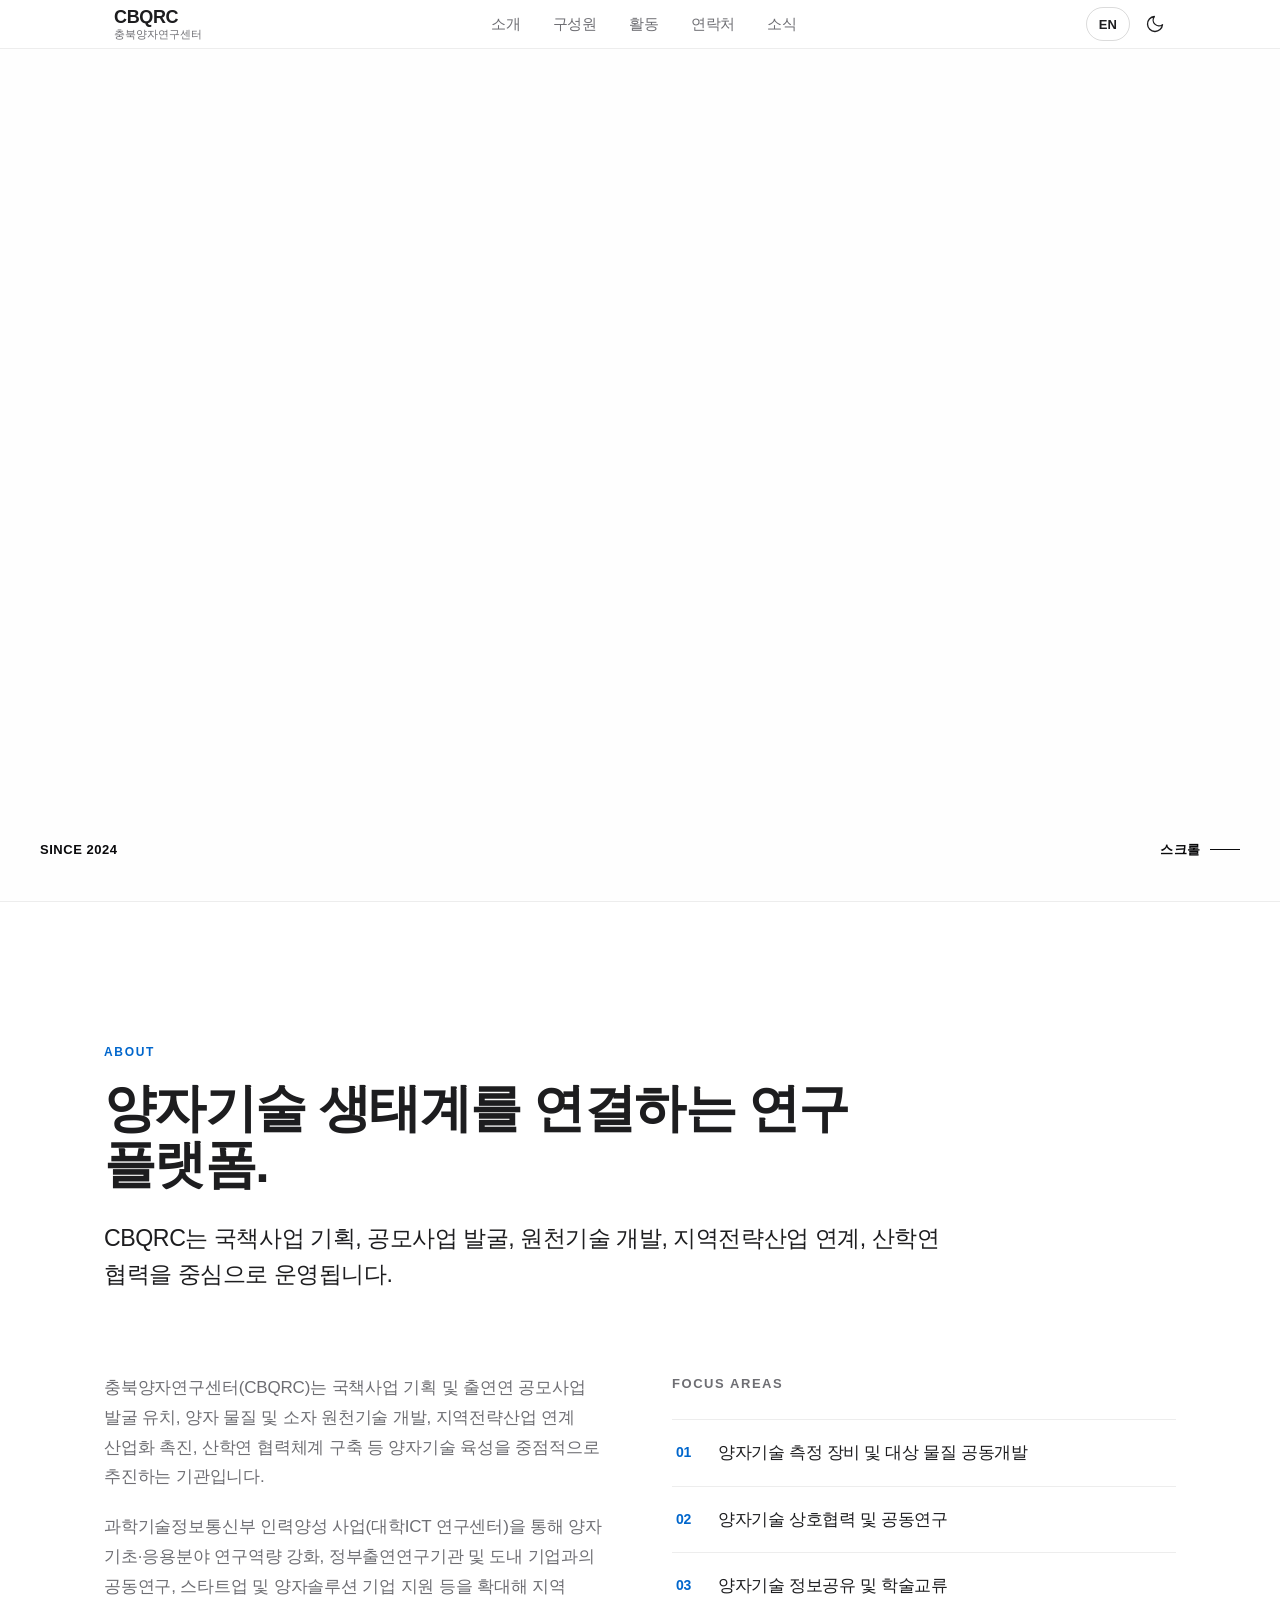
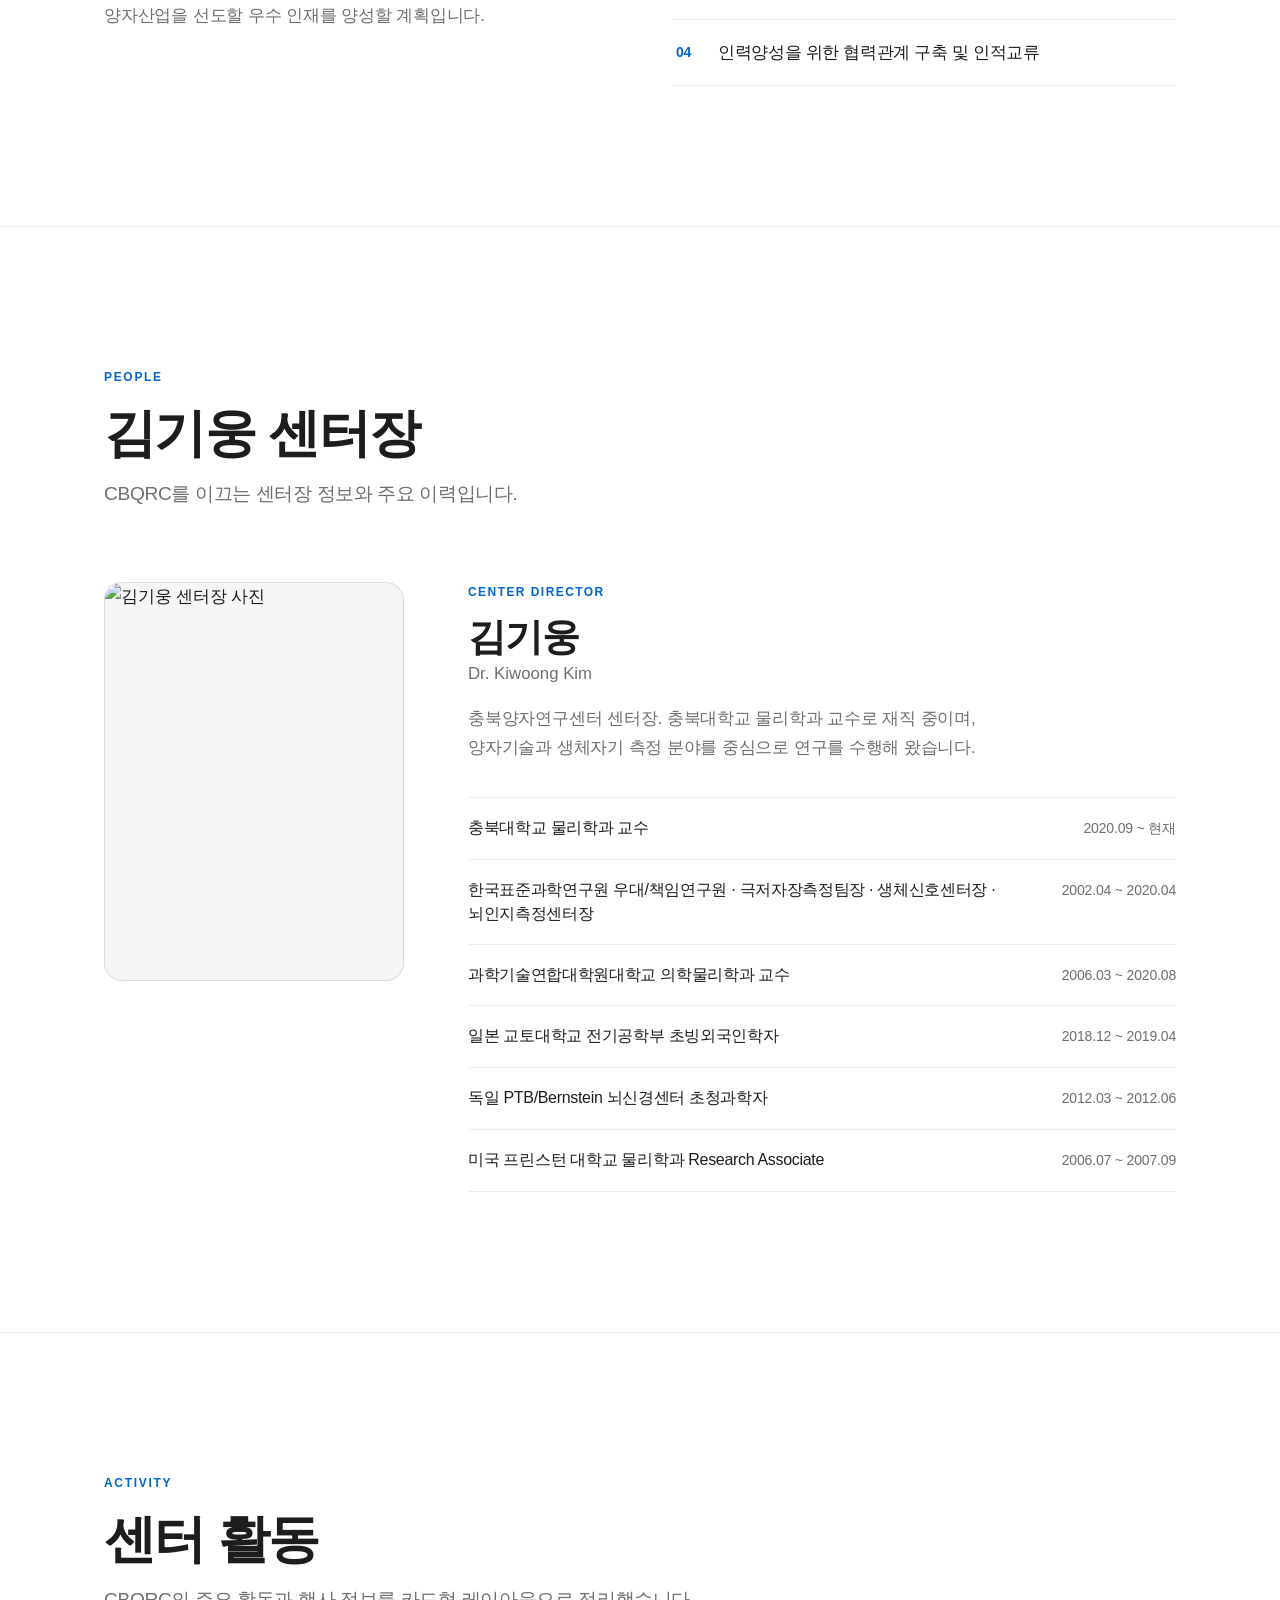
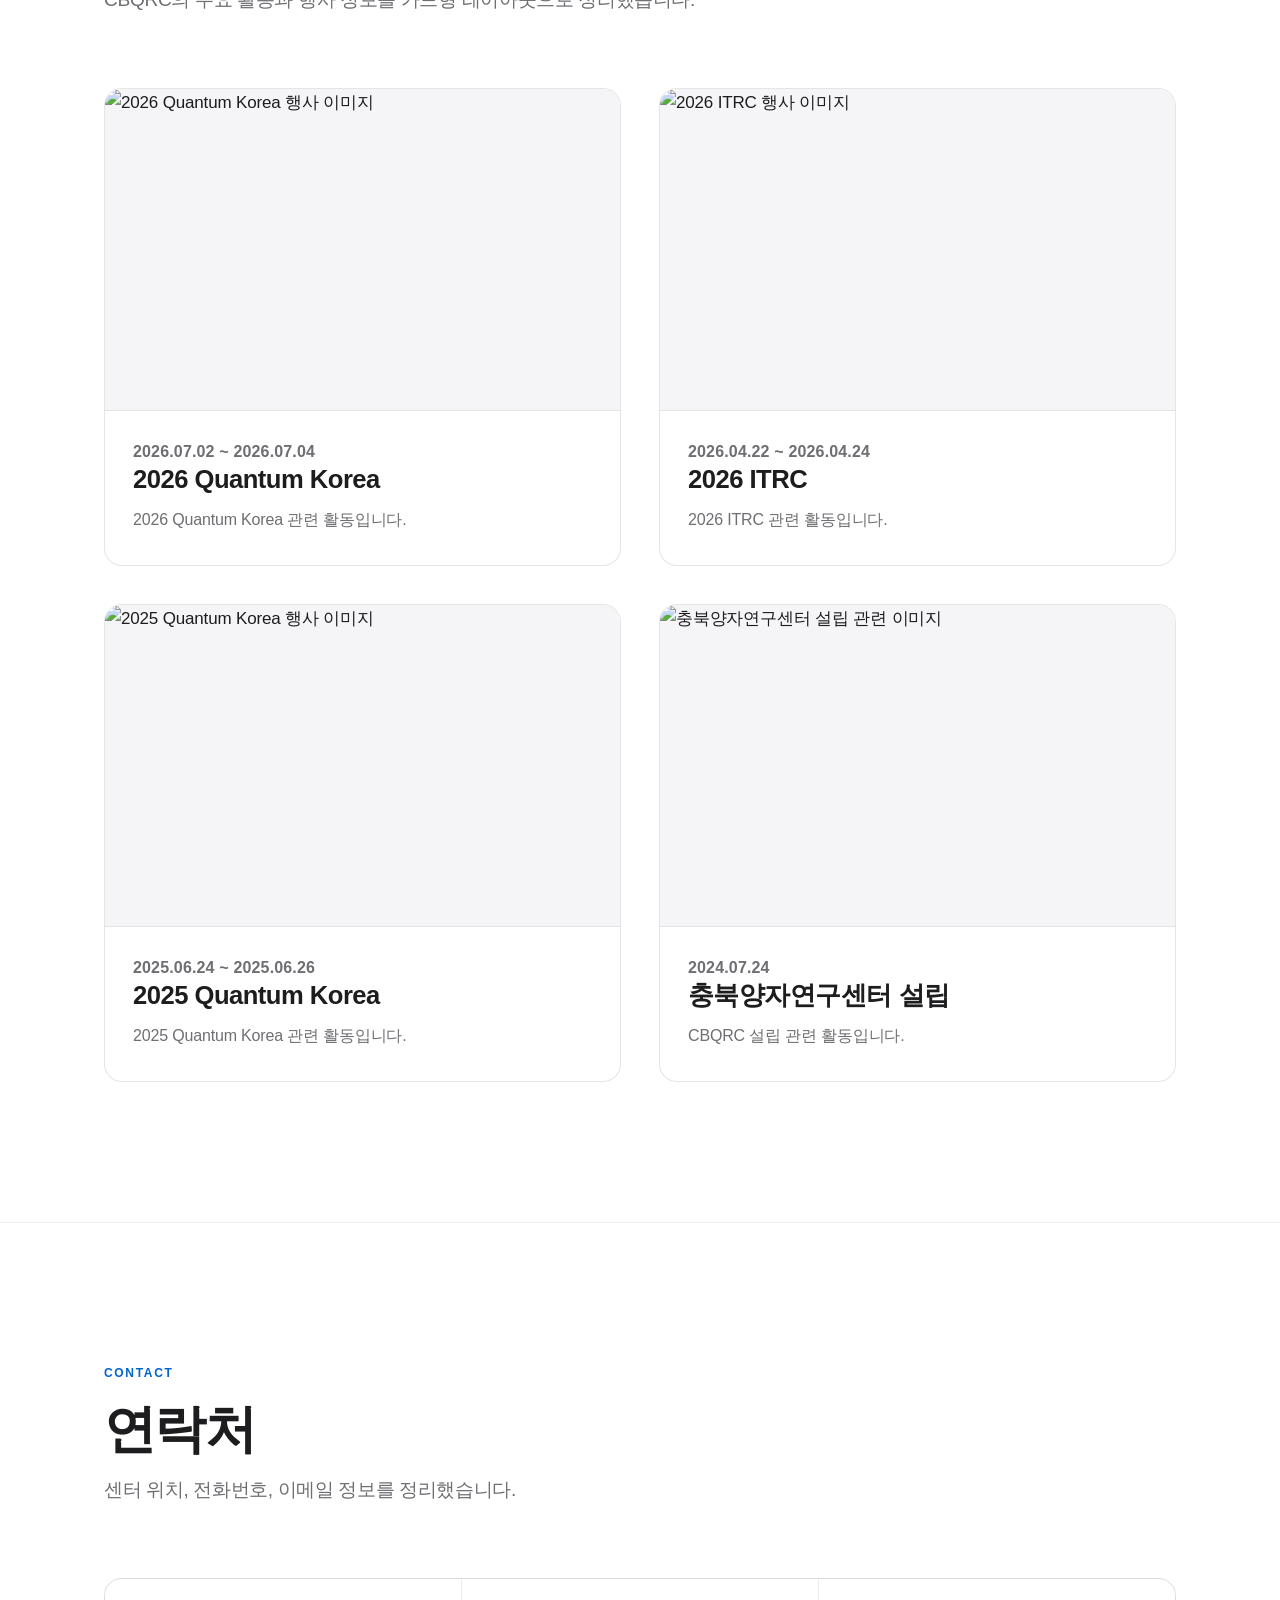
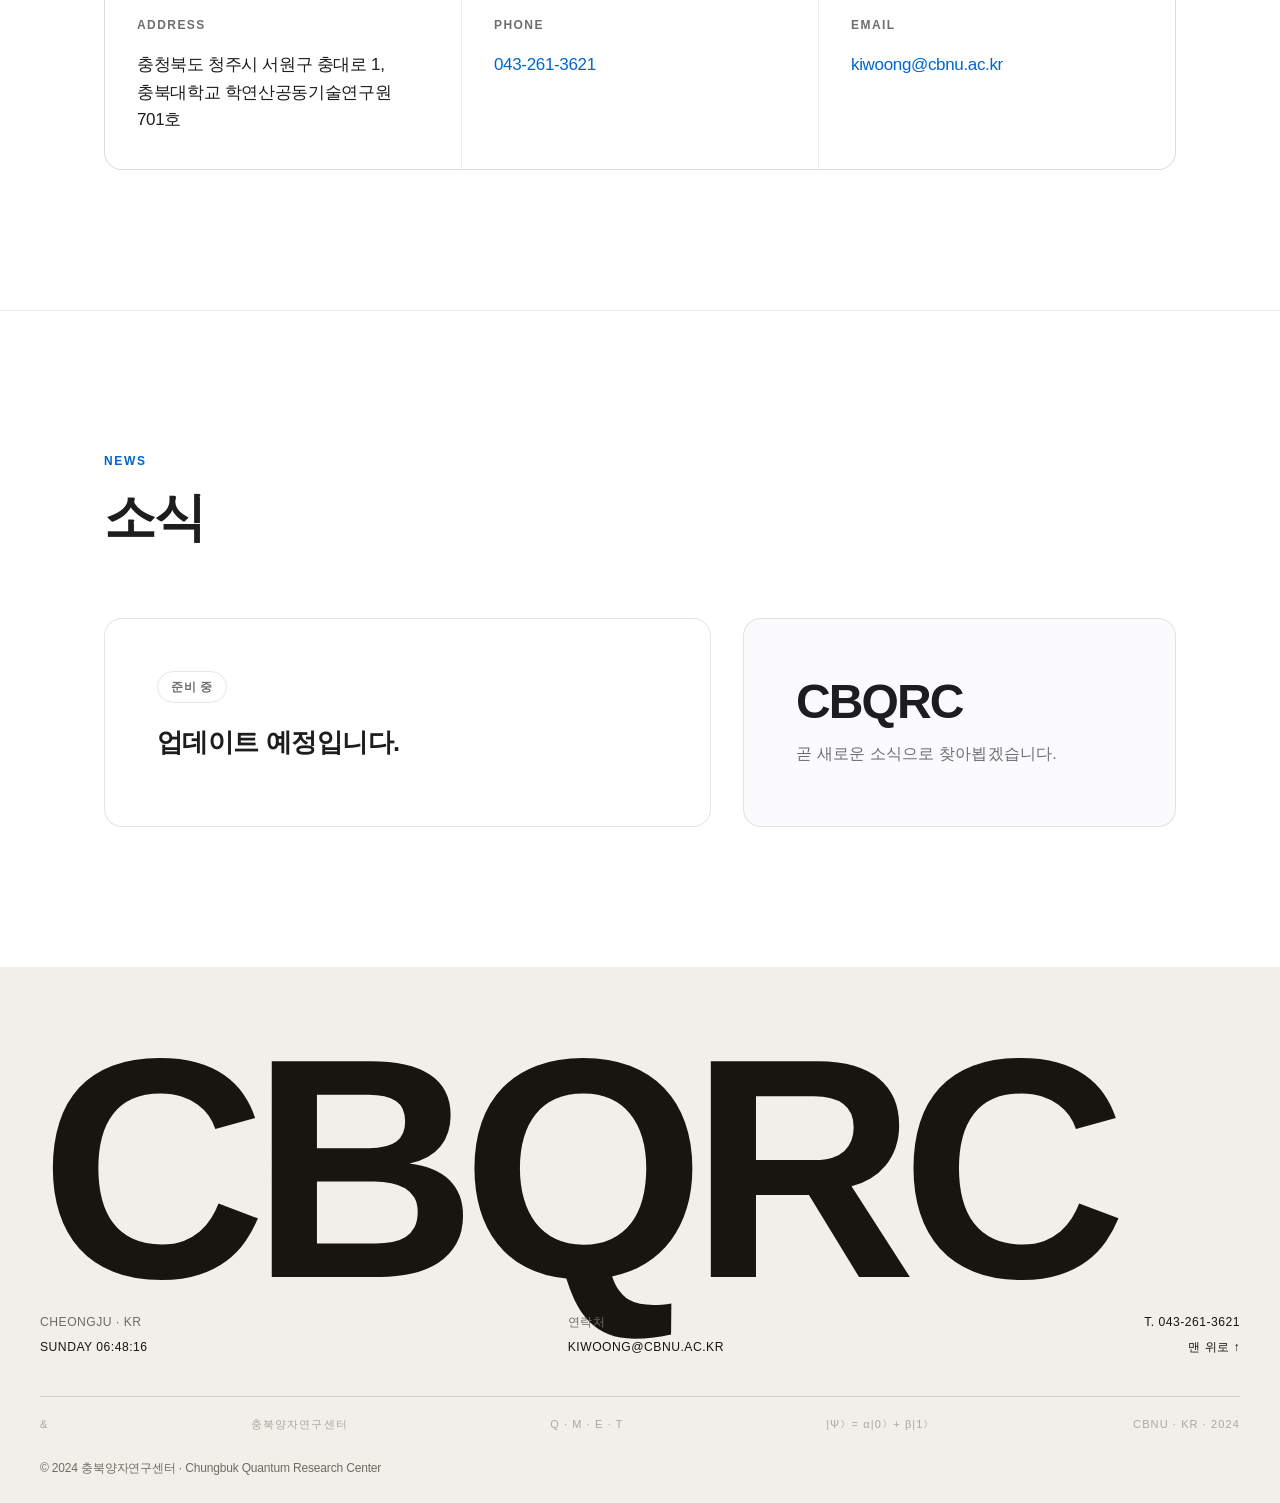
==== commit 7571d64b: "Update index.html" ====
--- a/index.html
+++ b/index.html
@@ -1279,7 +1279,7 @@
       <div class="container">
         <div class="about__head">
           <span class="kicker reveal" data-i18n="about.kicker">About</span>
-          <h2 id="about-title" class="reveal" data-i18n="about.h2">양자기술 생태계를 연결하는 연구 플랫폼.</h2>
+          <h2 id="about-title" class="reveal" data-i18n="about.h2">양자기술 생태계를 연결하는 연구 플랫폼</h2>
           <p class="lead reveal" data-i18n="about.lead">CBQRC는 국책사업 기획, 공모사업 발굴, 원천기술 개발, 지역전략산업 연계, 산학연 협력을 중심으로 운영됩니다.</p>
         </div>
         <div class="about__grid">
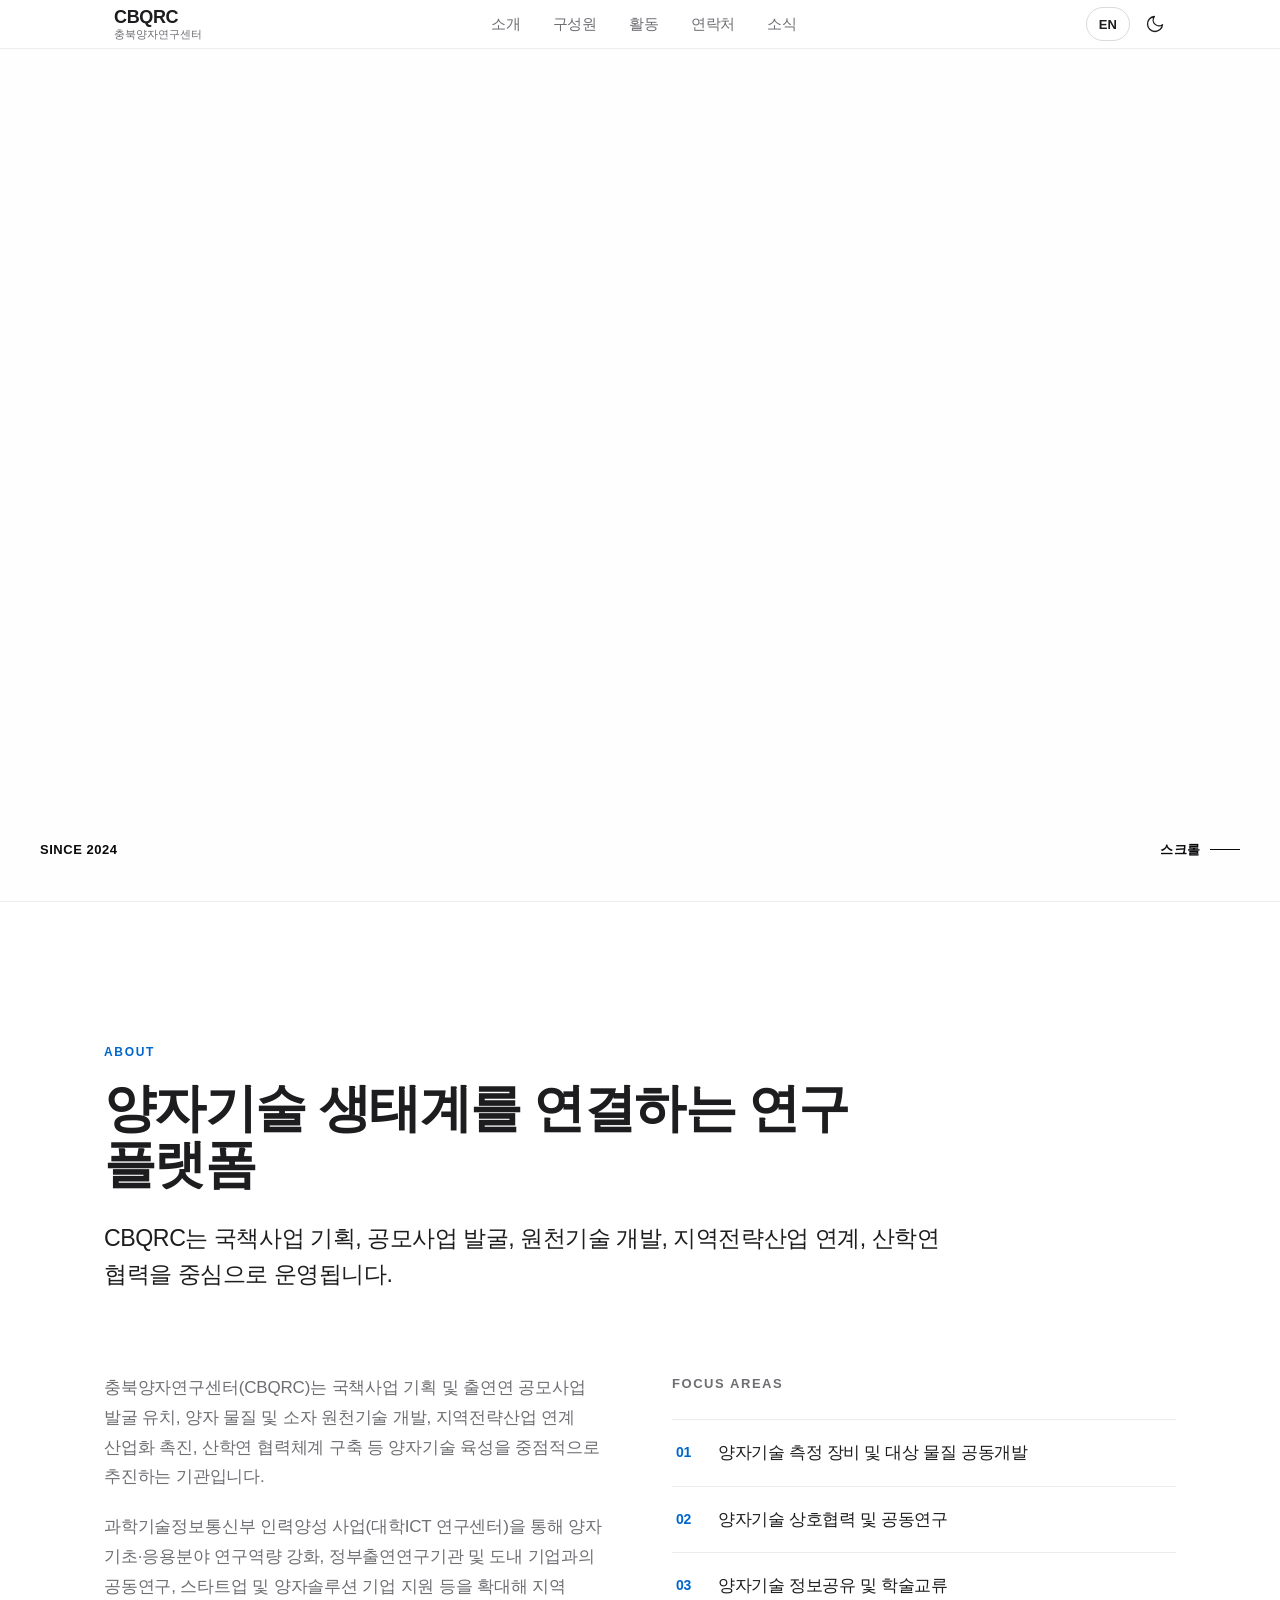
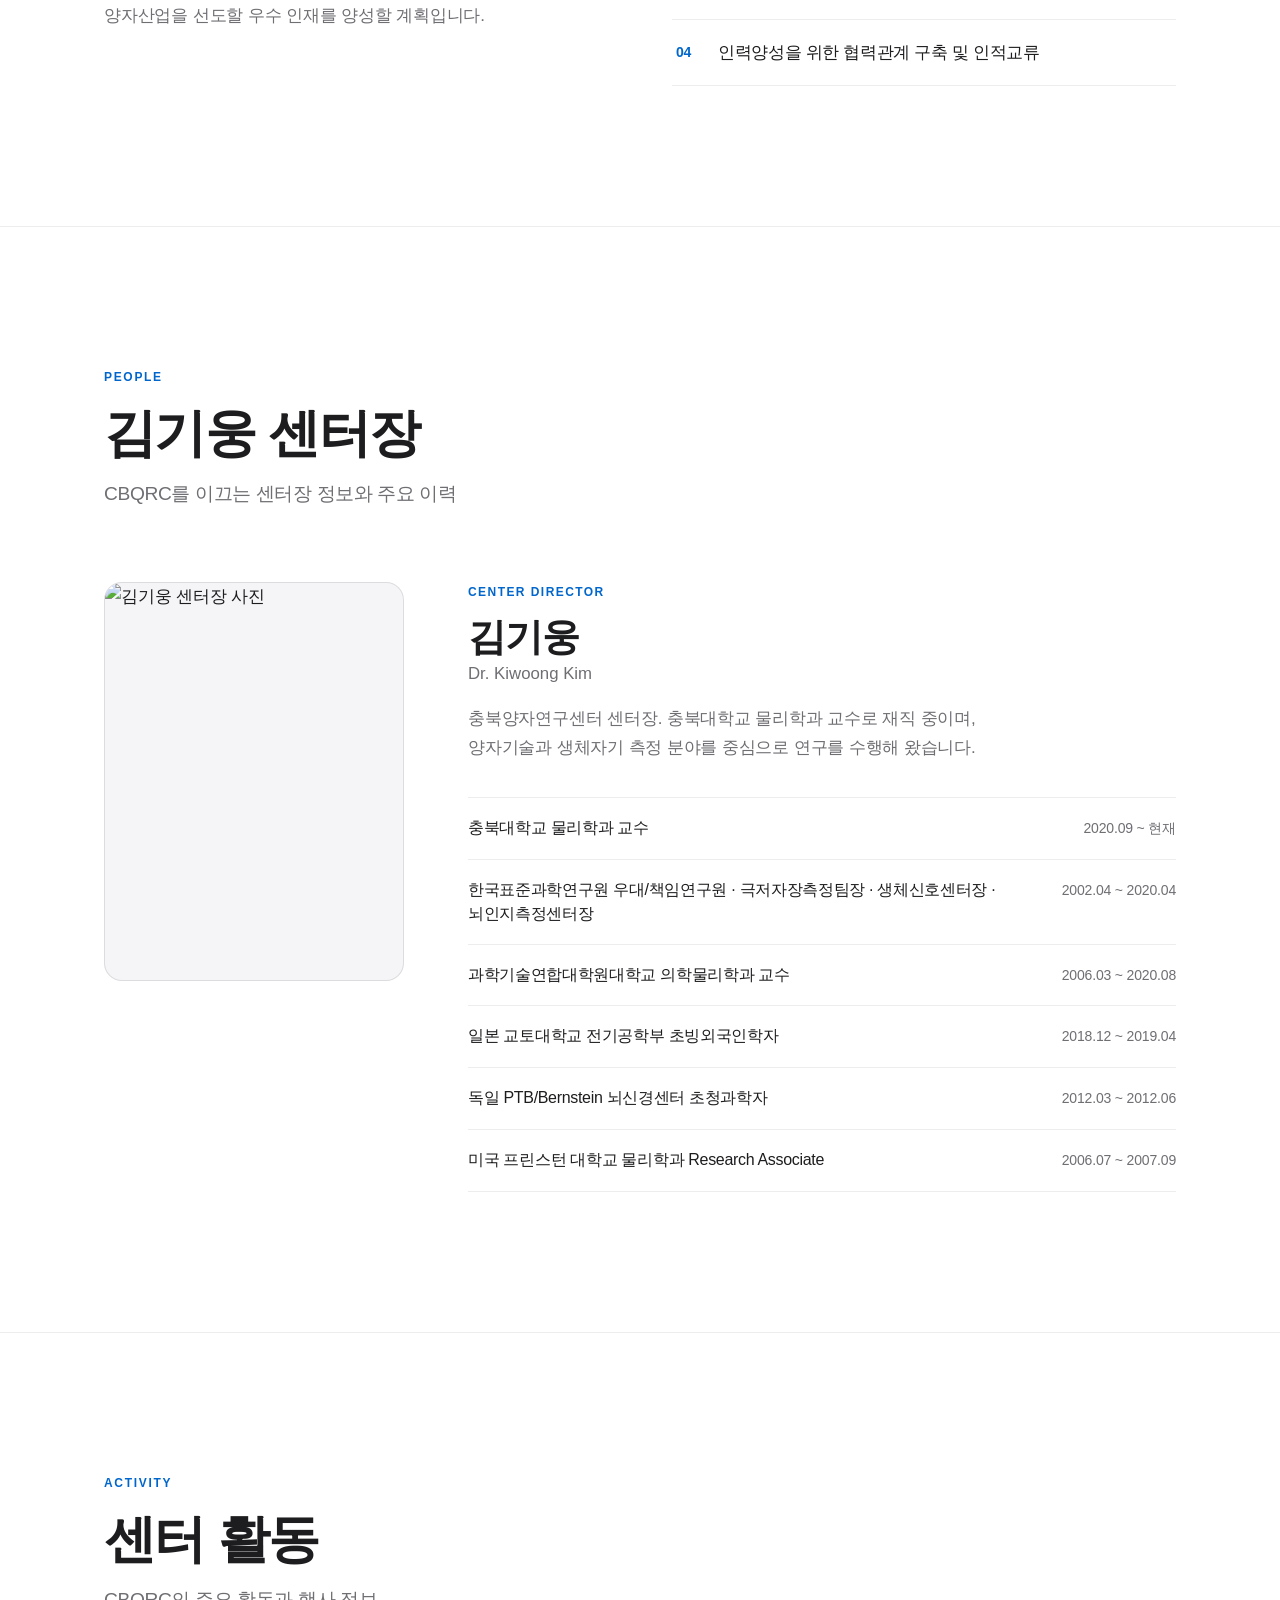
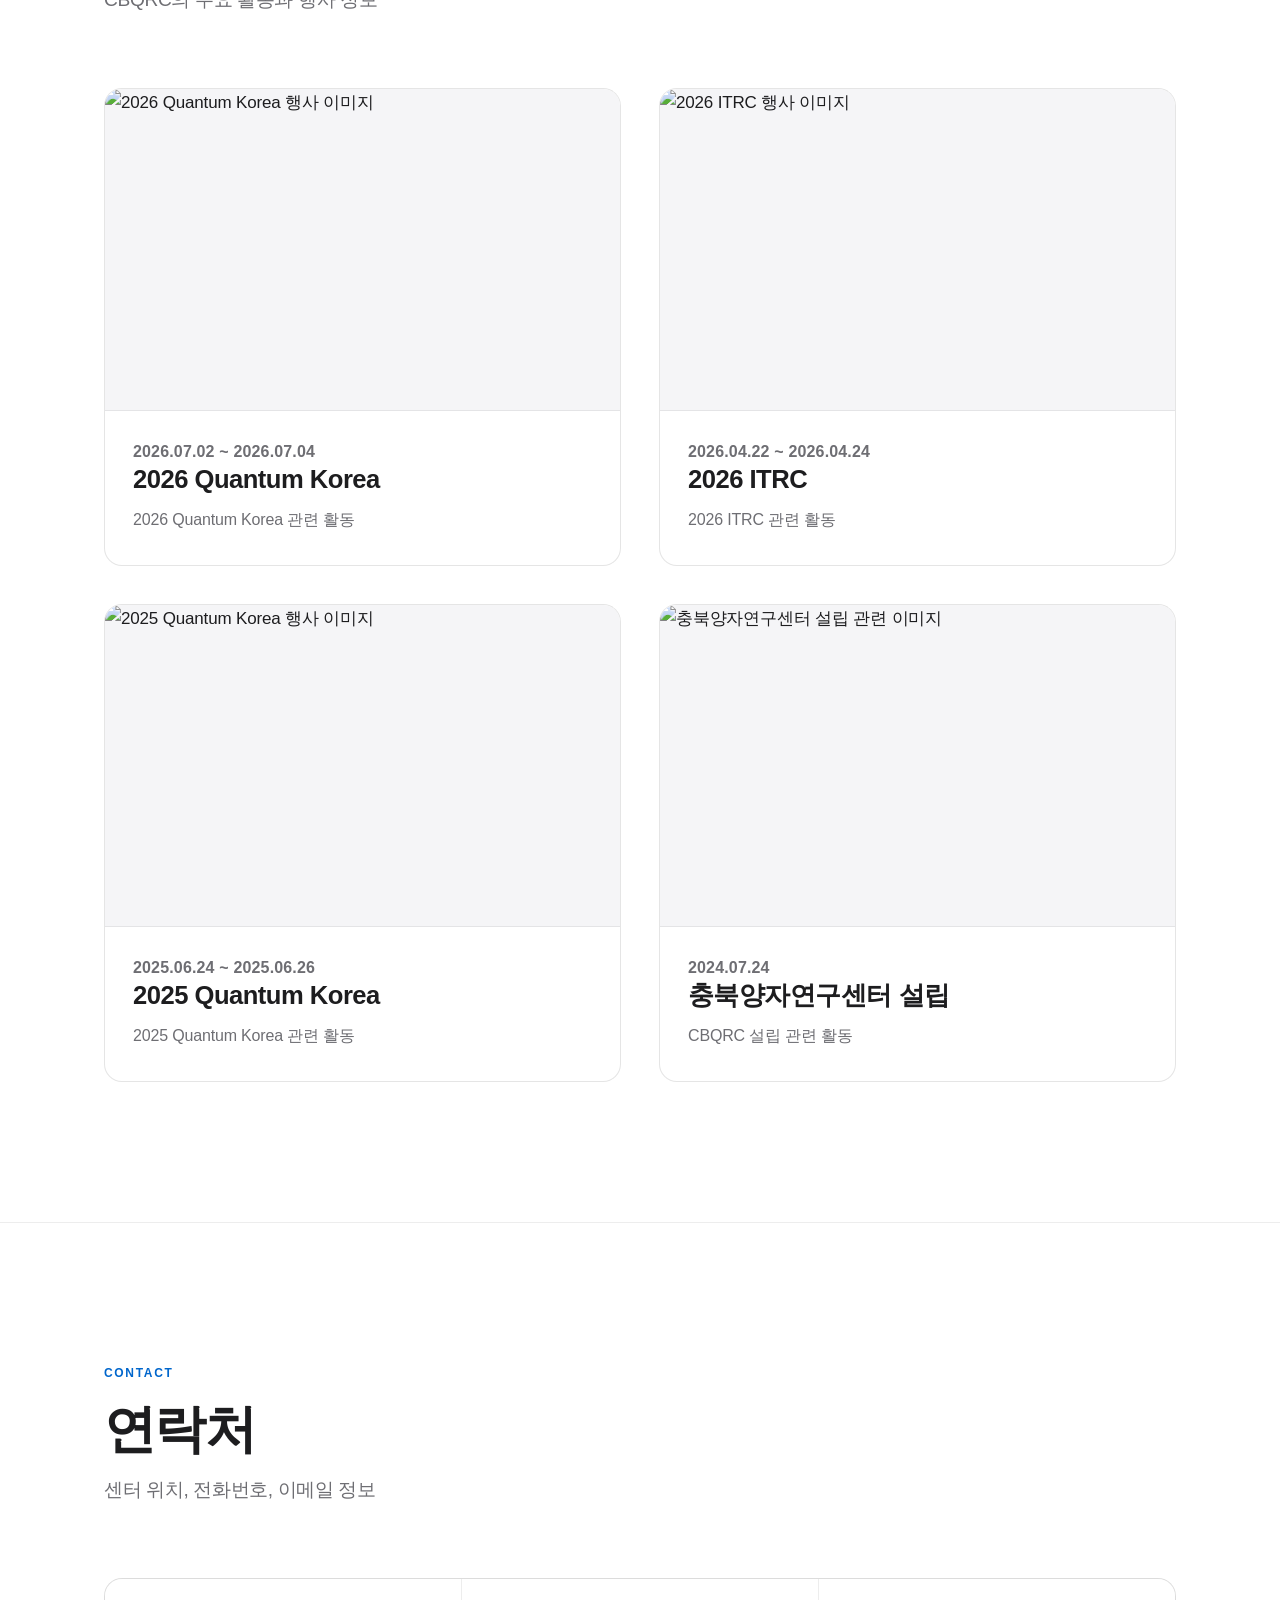
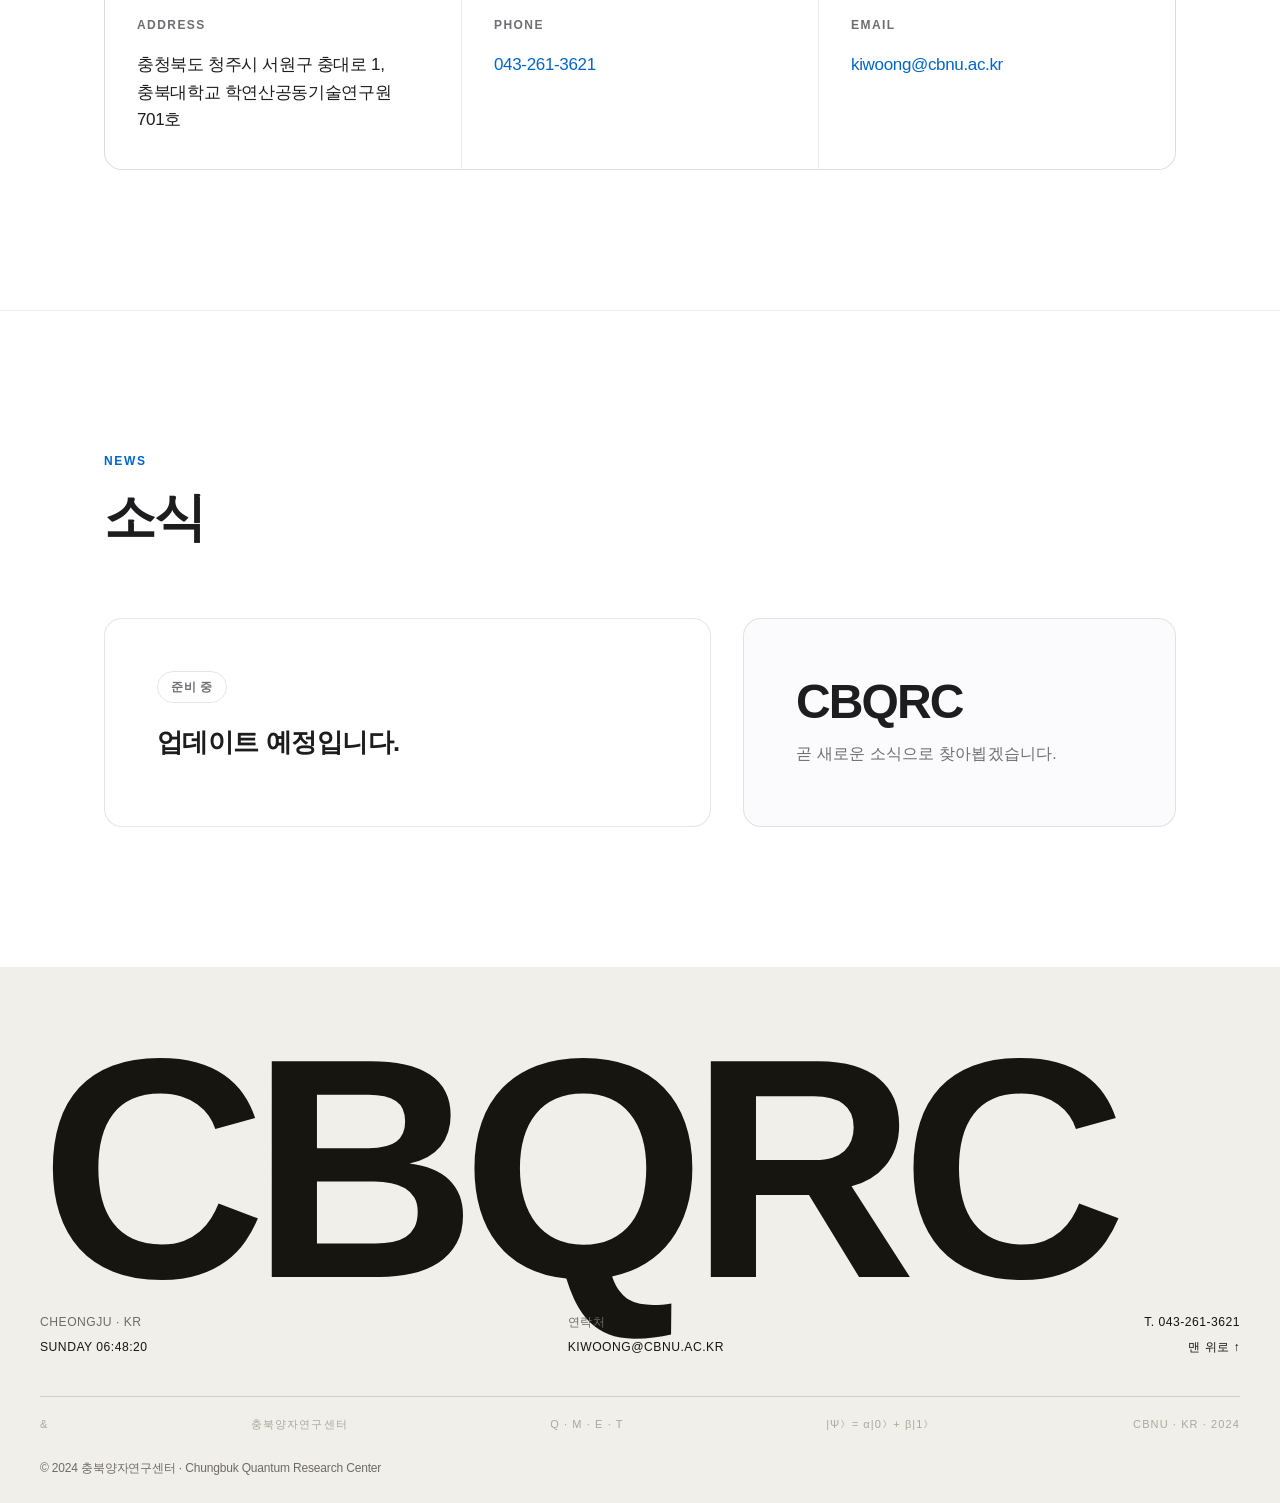
==== commit 284199cf: "Update index.html" ====
--- a/index.html
+++ b/index.html
@@ -1572,7 +1572,7 @@
         "hero.scroll":{ko:"스크롤",en:"SCROLL DOWN"},
         "hero.scrollAria":{ko:"아래로 스크롤하여 센터 소개로 이동",en:"Scroll down to the about section"},
         "about.kicker":{ko:"About",en:"About"},
-        "about.h2":{ko:"양자기술 생태계를 연결하는 연구 플랫폼.",en:"A research platform connecting the quantum technology ecosystem."},
+        "about.h2":{ko:"양자기술 생태계를 연결하는 연구 플랫폼",en:"A research platform connecting the quantum technology ecosystem."},
         "about.lead":{ko:"CBQRC는 국책사업 기획, 공모사업 발굴, 원천기술 개발, 지역전략산업 연계, 산학연 협력을 중심으로 운영됩니다.",en:"CBQRC operates around national R&D project planning, competitive program development, core technology R&D, regional strategic industry linkage, and industry-academia-research collaboration."},
         "about.body.p1":{ko:"충북양자연구센터(CBQRC)는 국책사업 기획 및 출연연 공모사업 발굴 유치, 양자 물질 및 소자 원천기술 개발, 지역전략산업 연계 산업화 촉진, 산학연 협력체계 구축 등 양자기술 육성을 중점적으로 추진하는 기관입니다.",en:"The Chungbuk Quantum Research Center (CBQRC) is an institution dedicated to advancing quantum technology, focusing on planning national R&D projects and securing competitive programs from government-funded research institutes, developing core technologies for quantum materials and devices, promoting industrialization linked to regional strategic industries, and building an industry-academia-research collaboration framework."},
         "about.body.p2":{ko:"과학기술정보통신부 인력양성 사업(대학ICT 연구센터)을 통해 양자 기초·응용분야 연구역량 강화, 정부출연연구기관 및 도내 기업과의 공동연구, 스타트업 및 양자솔루션 기업 지원 등을 확대해 지역 양자산업을 선도할 우수 인재를 양성할 계획입니다.",en:"Through the Ministry of Science and ICT's talent development program (University ICT Research Center), the center plans to cultivate outstanding talent to lead the regional quantum industry by strengthening research capabilities in fundamental and applied quantum fields, expanding joint research with government-funded research institutes and local companies, and supporting startups and quantum solution companies."},
@@ -1583,7 +1583,7 @@
         "about.focus.item4":{ko:"인력양성을 위한 협력관계 구축 및 인적교류",en:"Building partnerships and personnel exchange for talent development"},
         "people.kicker":{ko:"People",en:"People"},
         "people.h2":{ko:"김기웅 센터장",en:"Director Kiwoong Kim"},
-        "people.subhead":{ko:"CBQRC를 이끄는 센터장 정보와 주요 이력입니다.",en:"Profile and key career highlights of the director leading CBQRC."},
+        "people.subhead":{ko:"CBQRC를 이끄는 센터장 정보와 주요 이력",en:"Profile and key career highlights of the director leading CBQRC."},
         "people.photo.alt":{ko:"김기웅 센터장 사진",en:"Photo of Director Kiwoong Kim"},
         "people.role":{ko:"Center Director",en:"Center Director"},
         "people.name":{ko:"김기웅",en:"Kiwoong Kim"},
@@ -1603,26 +1603,26 @@
         "people.career.6.period":{ko:"2006.07 ~ 2007.09",en:"2006.07 ~ 2007.09"},
         "activity.kicker":{ko:"Activity",en:"Activity"},
         "activity.h2":{ko:"센터 활동",en:"Center Activities"},
-        "activity.subhead":{ko:"CBQRC의 주요 활동과 행사 정보를 카드형 레이아웃으로 정리했습니다.",en:"Key activities and event information of CBQRC, organized in a card layout."},
+        "activity.subhead":{ko:"CBQRC의 주요 활동과 행사 정보",en:"Key activities and event information of CBQRC, organized in a card layout."},
         "activity.card1.img.alt":{ko:"2026 Quantum Korea 행사 이미지",en:"2026 Quantum Korea event image"},
         "activity.card1.date":{ko:"2026.07.02 ~ 2026.07.04",en:"2026.07.02 ~ 2026.07.04"},
         "activity.card1.title":{ko:"2026 Quantum Korea",en:"2026 Quantum Korea"},
-        "activity.card1.body":{ko:"2026 Quantum Korea 관련 활동입니다.",en:"Activities related to 2026 Quantum Korea."},
+        "activity.card1.body":{ko:"2026 Quantum Korea 관련 활동",en:"Activities related to 2026 Quantum Korea."},
         "activity.card2.img.alt":{ko:"2026 ITRC 행사 이미지",en:"2026 ITRC event image"},
         "activity.card2.date":{ko:"2026.04.22 ~ 2026.04.24",en:"2026.04.22 ~ 2026.04.24"},
         "activity.card2.title":{ko:"2026 ITRC",en:"2026 ITRC"},
-        "activity.card2.body":{ko:"2026 ITRC 관련 활동입니다.",en:"Activities related to 2026 ITRC."},
+        "activity.card2.body":{ko:"2026 ITRC 관련 활동",en:"Activities related to 2026 ITRC."},
         "activity.card3.img.alt":{ko:"2025 Quantum Korea 행사 이미지",en:"2025 Quantum Korea event image"},
         "activity.card3.date":{ko:"2025.06.24 ~ 2025.06.26",en:"2025.06.24 ~ 2025.06.26"},
         "activity.card3.title":{ko:"2025 Quantum Korea",en:"2025 Quantum Korea"},
-        "activity.card3.body":{ko:"2025 Quantum Korea 관련 활동입니다.",en:"Activities related to 2025 Quantum Korea."},
+        "activity.card3.body":{ko:"2025 Quantum Korea 관련 활동",en:"Activities related to 2025 Quantum Korea."},
         "activity.card4.img.alt":{ko:"충북양자연구센터 설립 관련 이미지",en:"Image related to the founding of the Chungbuk Quantum Research Center"},
         "activity.card4.date":{ko:"2024.07.24",en:"2024.07.24"},
         "activity.card4.title":{ko:"충북양자연구센터 설립",en:"Founding of the Chungbuk Quantum Research Center"},
-        "activity.card4.body":{ko:"CBQRC 설립 관련 활동입니다.",en:"Activities related to the founding of CBQRC."},
+        "activity.card4.body":{ko:"CBQRC 설립 관련 활동",en:"Activities related to the founding of CBQRC."},
         "contact.kicker":{ko:"Contact",en:"Contact"},
         "contact.h2":{ko:"연락처",en:"Contact"},
-        "contact.subhead":{ko:"센터 위치, 전화번호, 이메일 정보를 정리했습니다.",en:"The center's location, phone number, and email information."},
+        "contact.subhead":{ko:"센터 위치, 전화번호, 이메일 정보",en:"The center's location, phone number, and email information."},
         "contact.label.address":{ko:"Address",en:"Address"},
         "contact.value.address":{ko:"충청북도 청주시 서원구 충대로 1, 충북대학교 학연산공동기술연구원 701호",en:"Room 701, Industry-Academia-Research Joint Technology Institute, Chungbuk National University, 1 Chungdae-ro, Seowon-gu, Cheongju-si, Chungcheongbuk-do, Republic of Korea"},
         "contact.label.phone":{ko:"Phone",en:"Phone"},
